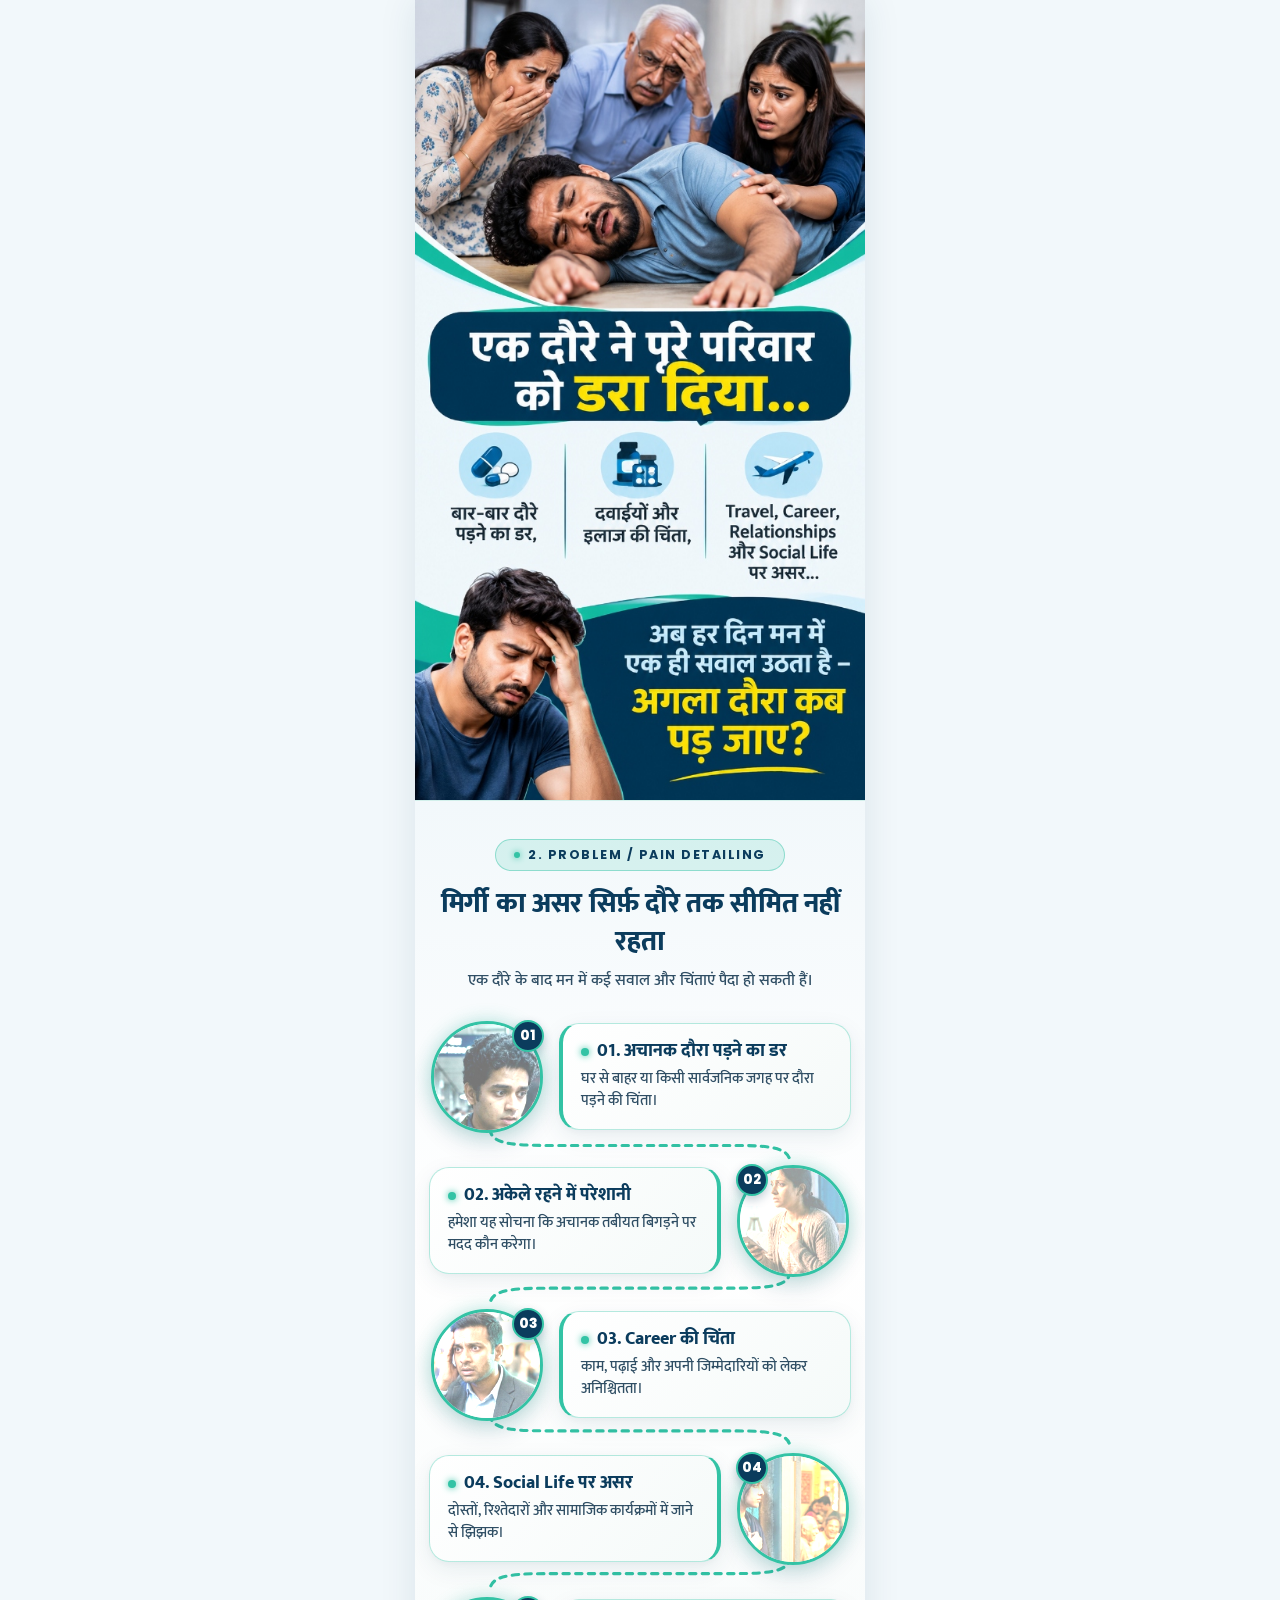
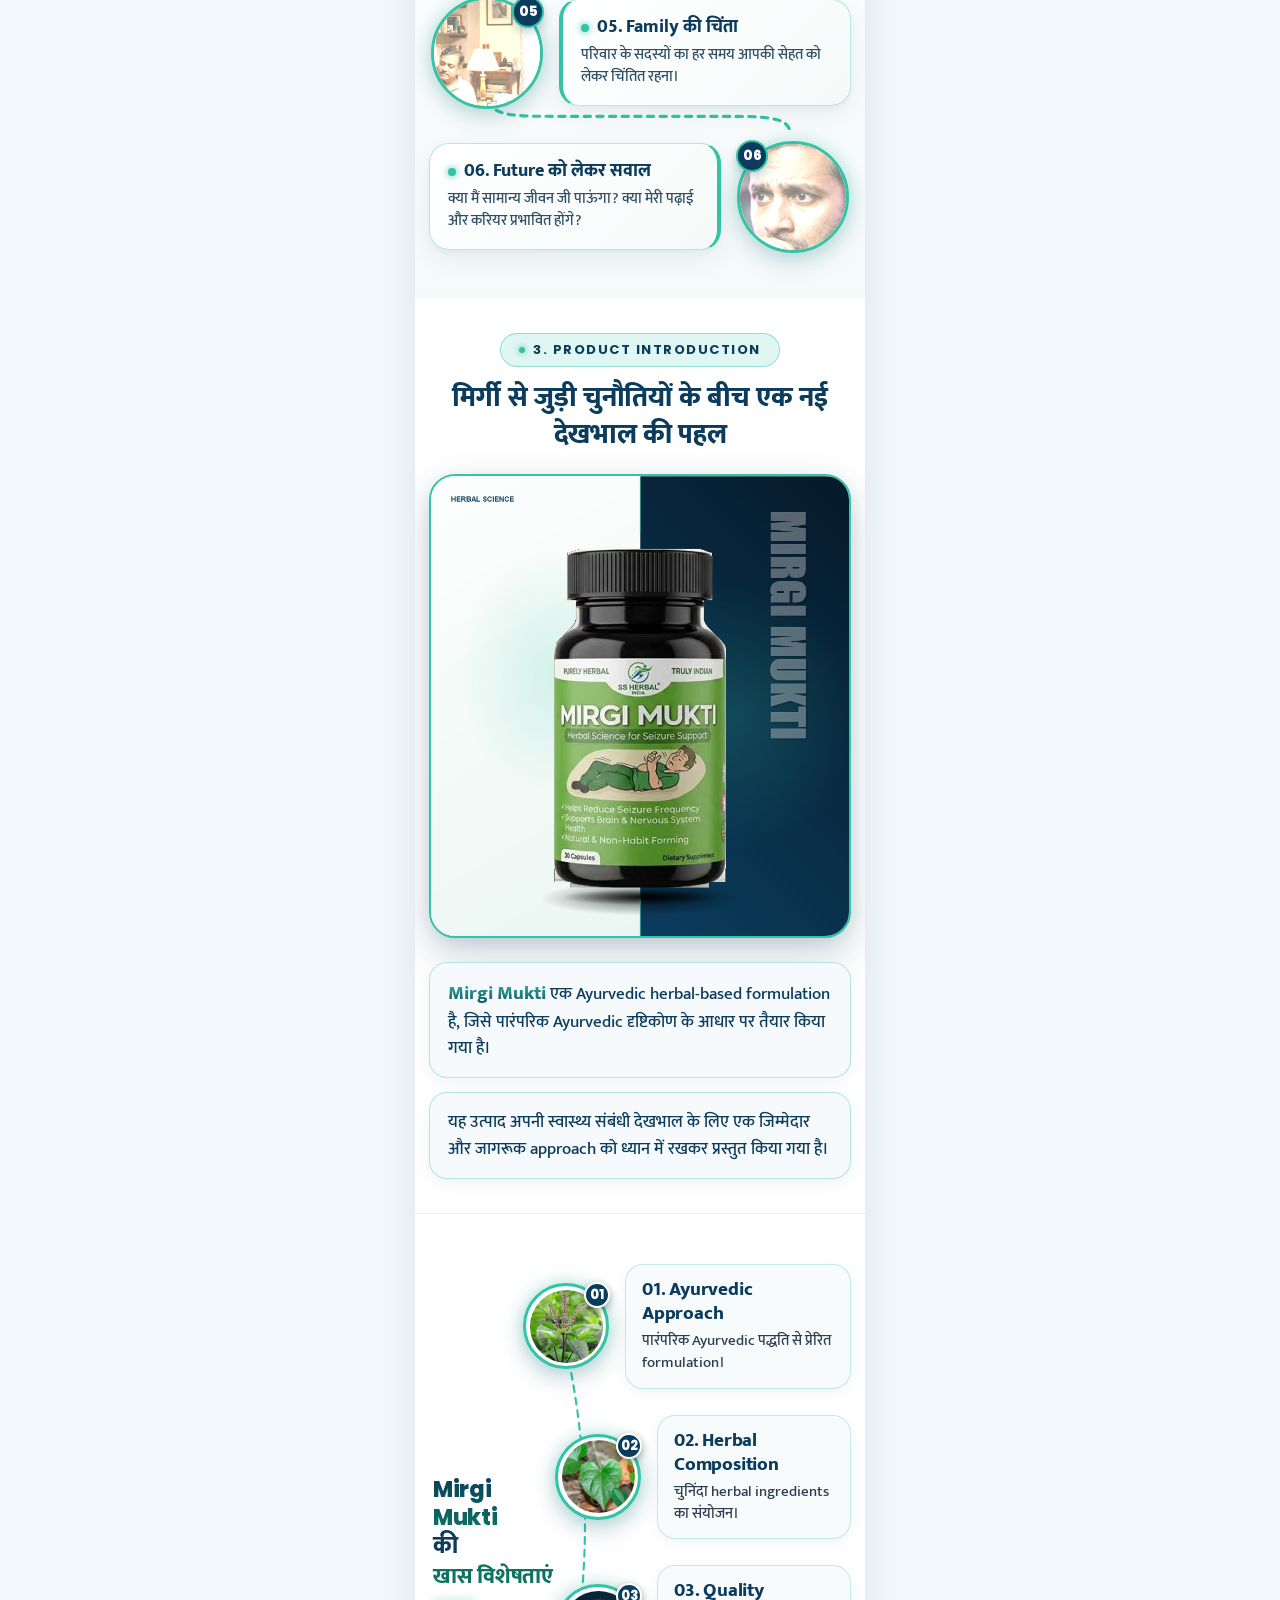
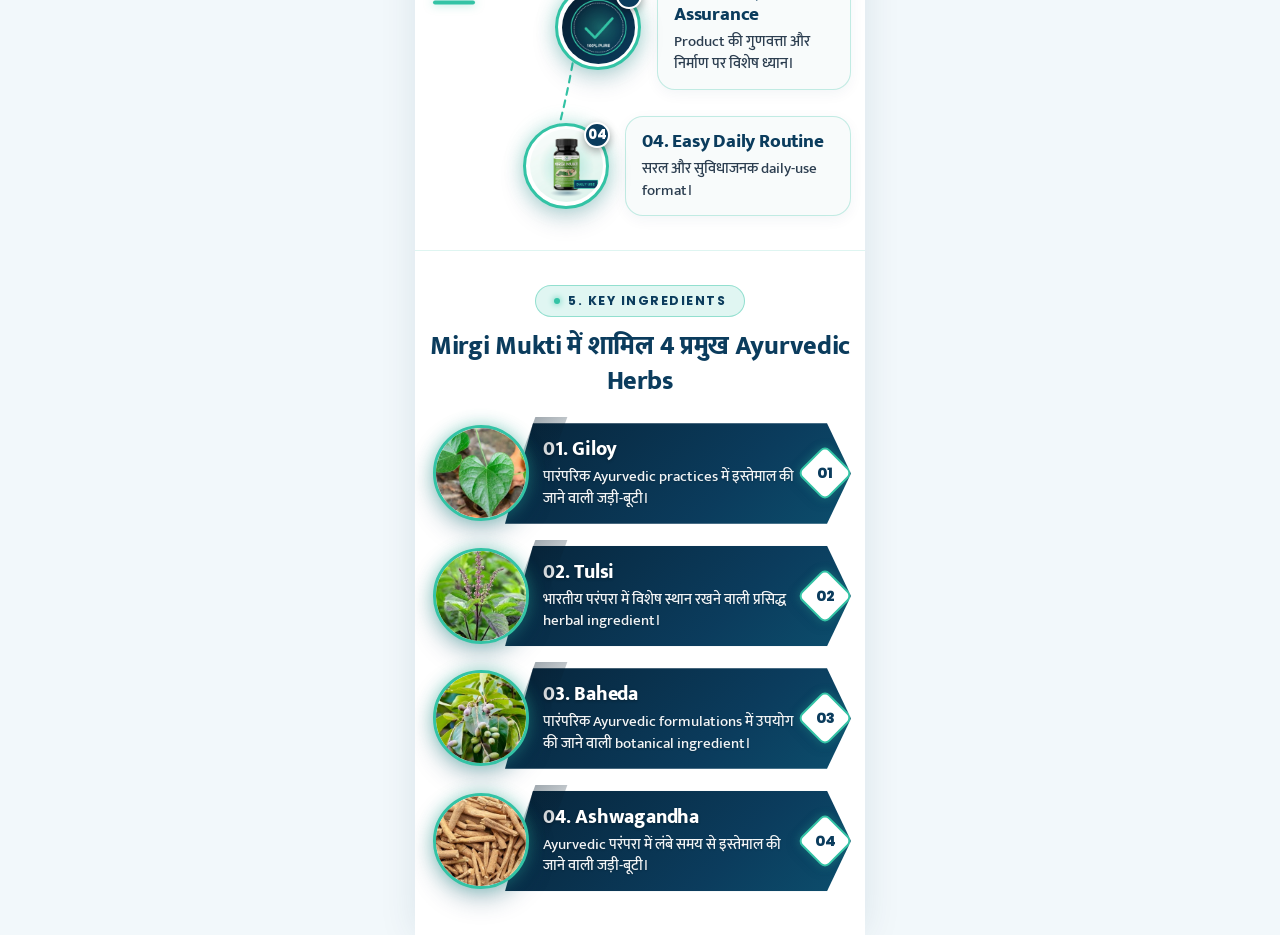
==== index.html @ c6c4484a "first commit" ====
<!DOCTYPE html>
<html lang="hi">

<head>
  <meta charset="UTF-8">
  <meta name="viewport" content="width=device-width, initial-scale=1.0">
  <title>Landing Page</title>
  <link rel="stylesheet" href="css/style.css">
  <link rel="preconnect" href="https://fonts.googleapis.com">
  <link rel="preconnect" href="https://fonts.gstatic.com" crossorigin>
  <link
    href="https://fonts.googleapis.com/css2?family=Mukta:wght@400;500;600;700;800&family=Poppins:wght@400;500;600;700;800&family=Rozha+One&family=Tiro+Devanagari+Hindi:ital@0;1&display=swap"
    rel="stylesheet">
</head>

<body>

  <!-- MOBILE-FIRST CONTAINER: MAX-WIDTH 450px -->
  <main class="mobile-wrapper">

    <!-- 1. HERO / HOOK SECTION (OFFICIAL GRAPHIC BANNER) -->
    <section class="hero-banner" id="heroBanner">
      <img src="assets/hero-banner-main.jpg?v=1" alt="एक दौरे ने पूरे परिवार को डरा दिया… बार-बार दौरे पड़ने का डर, दवाइयों और इलाज की चिंता, Travel, Career, Relationships और Social Life पर असर… अब हर दिन मन में एक ही सवाल उठता है – अगला दौरा कब पड़ जाए?" class="hero-main-banner-img">
    </section>

    <!-- 2. PROBLEM / PAIN DETAILING SECTION (LIGHT LUXURY WITH WEAVING DOTTED TRAIL) -->
    <section class="problem-detailing-section light-theme" id="problemSection">

      <!-- Section Header -->
      <div class="problem-header">
        <div class="problem-tag">
          <span class="tag-pulse"></span>
          <span>2. PROBLEM / PAIN DETAILING</span>
        </div>
        <h2 class="problem-title">मिर्गी का असर सिर्फ़ दौरे तक सीमित नहीं रहता</h2>
        <p class="problem-subtitle">एक दौरे के बाद मन में कई सवाल और चिंताएं पैदा हो सकती हैं।</p>
      </div>

      <!-- Weaving Dotted Trail Container (Exact Reference Layout Match) -->
      <div class="support-trail-container">

        <!-- SVG Weaving Dotted Serpentine Road (Flows In Open Gaps Between Rows) -->
        <svg class="trail-connecting-svg" viewBox="0 0 400 820" preserveAspectRatio="none">
          <!-- Snake curve 1: Circle 1 bottom to Circle 2 top -->
          <path d="M 58 108 C 58 124, 85 124, 120 124 L 280 124 C 315 124, 342 124, 342 140" fill="none" stroke="#33C3A5" stroke-width="3" stroke-dasharray="6, 6" stroke-linecap="round"/>
          <!-- Snake curve 2: Circle 2 bottom to Circle 3 top -->
          <path d="M 342 248 C 342 264, 315 264, 280 264 L 120 264 C 85 264, 58 264, 58 280" fill="none" stroke="#33C3A5" stroke-width="3" stroke-dasharray="6, 6" stroke-linecap="round"/>
          <!-- Snake curve 3: Circle 3 bottom to Circle 4 top -->
          <path d="M 58 388 C 58 404, 85 404, 120 404 L 280 404 C 315 404, 342 404, 342 420" fill="none" stroke="#33C3A5" stroke-width="3" stroke-dasharray="6, 6" stroke-linecap="round"/>
          <!-- Snake curve 4: Circle 4 bottom to Circle 5 top -->
          <path d="M 342 528 C 342 544, 315 544, 280 544 L 120 544 C 85 544, 58 544, 58 560" fill="none" stroke="#33C3A5" stroke-width="3" stroke-dasharray="6, 6" stroke-linecap="round"/>
          <!-- Snake curve 5: Circle 5 bottom to Circle 6 top -->
          <path d="M 58 668 C 58 684, 85 684, 120 684 L 280 684 C 315 684, 342 684, 342 700" fill="none" stroke="#33C3A5" stroke-width="3" stroke-dasharray="6, 6" stroke-linecap="round"/>
        </svg>

        <!-- ROW 01: Circle Left, Card Right -->
        <div class="support-trail-row row-circle-left">
          <div class="trail-circle-wrap">
            <div class="trail-circle-img-box">
              <img src="assets/step1-public-fear.jpg?v=closeup" alt="अचानक दौरा पड़ने का डर" class="trail-circle-img">
              <span class="trail-num-badge">01</span>
            </div>
          </div>
          <div class="trail-card-box">
            <h3 class="trail-card-title">
              <span class="card-icon-dot"></span>
              01. अचानक दौरा पड़ने का डर
            </h3>
            <p class="trail-card-desc">घर से बाहर या किसी सार्वजनिक जगह पर दौरा पड़ने की चिंता।</p>
          </div>
        </div>

        <!-- ROW 02: Card Left, Circle Right -->
        <div class="support-trail-row row-circle-right">
          <div class="trail-card-box">
            <h3 class="trail-card-title">
              <span class="card-icon-dot"></span>
              02. अकेले रहने में परेशानी
            </h3>
            <p class="trail-card-desc">हमेशा यह सोचना कि अचानक तबीयत बिगड़ने पर मदद कौन करेगा।</p>
          </div>
          <div class="trail-circle-wrap">
            <div class="trail-circle-img-box">
              <img src="assets/step2-alone-help.jpg?v=closeup" alt="अकेले रहने में परेशानी" class="trail-circle-img">
              <span class="trail-num-badge">02</span>
            </div>
          </div>
        </div>

        <!-- ROW 03: Circle Left, Card Right -->
        <div class="support-trail-row row-circle-left">
          <div class="trail-circle-wrap">
            <div class="trail-circle-img-box">
              <img src="assets/step3-career-worry.jpg?v=closeup" alt="Career की चिंता" class="trail-circle-img">
              <span class="trail-num-badge">03</span>
            </div>
          </div>
          <div class="trail-card-box">
            <h3 class="trail-card-title">
              <span class="card-icon-dot"></span>
              03. Career की चिंता
            </h3>
            <p class="trail-card-desc">काम, पढ़ाई और अपनी जिम्मेदारियों को लेकर अनिश्चितता।</p>
          </div>
        </div>

        <!-- ROW 04: Card Left, Circle Right -->
        <div class="support-trail-row row-circle-right">
          <div class="trail-card-box">
            <h3 class="trail-card-title">
              <span class="card-icon-dot"></span>
              04. Social Life पर असर
            </h3>
            <p class="trail-card-desc">दोस्तों, रिश्तेदारों और सामाजिक कार्यक्रमों में जाने से झिझक।</p>
          </div>
          <div class="trail-circle-wrap">
            <div class="trail-circle-img-box">
              <img src="assets/step4-social-hesitation.jpg?v=closeup" alt="Social Life पर असर" class="trail-circle-img">
              <span class="trail-num-badge">04</span>
            </div>
          </div>
        </div>

        <!-- ROW 05: Circle Left, Card Right -->
        <div class="support-trail-row row-circle-left">
          <div class="trail-circle-wrap">
            <div class="trail-circle-img-box">
              <img src="assets/step5-family-concern.jpg?v=closeup" alt="Family की चिंता" class="trail-circle-img">
              <span class="trail-num-badge">05</span>
            </div>
          </div>
          <div class="trail-card-box">
            <h3 class="trail-card-title">
              <span class="card-icon-dot"></span>
              05. Family की चिंता
            </h3>
            <p class="trail-card-desc">परिवार के सदस्यों का हर समय आपकी सेहत को लेकर चिंतित रहना।</p>
          </div>
        </div>

        <!-- ROW 06: Card Left, Circle Right -->
        <div class="support-trail-row row-circle-right">
          <div class="trail-card-box">
            <h3 class="trail-card-title">
              <span class="card-icon-dot"></span>
              06. Future को लेकर सवाल
            </h3>
            <p class="trail-card-desc">क्या मैं सामान्य जीवन जी पाऊंगा? क्या मेरी पढ़ाई और करियर प्रभावित होंगे?</p>
          </div>
          <div class="trail-circle-wrap">
            <div class="trail-circle-img-box">
              <img src="assets/step6-future-questions.jpg?v=closeup" alt="Future को लेकर सवाल" class="trail-circle-img">
              <span class="trail-num-badge">06</span>
            </div>
          </div>
        </div>

      </div>

    </section>

    <!-- 3. PRODUCT INTRODUCTION SECTION (SPLIT STAGE SHOWCASE) -->
    <section class="product-intro-section">

      <!-- Section Header -->
      <div class="product-header">
        <div class="product-tag">
          <span class="product-pulse"></span>
          <span>3. PRODUCT INTRODUCTION</span>
        </div>
        <h2 class="product-main-title">मिर्गी से जुड़ी चुनौतियों के बीच एक नई देखभाल की पहल</h2>
      </div>

      <!-- 3. PRODUCT SHOWCASE: SPLIT DUAL-CONTRAST HERO (EXACT REFERENCE MATCH) -->
      <div class="split-product-hero-wrap" id="splitProductStage">
        <img src="assets/split-showcase-perfect.png?v=3" alt="Mirgi Mukti Ayurvedic Herbal Science for Seizure Support"
          class="split-hero-img">
      </div>

      <!-- Product Description Flow (Exact Text Only) -->
      <div class="product-details-flow">

        <div class="product-info-card">
          <p class="info-text">
            <span class="highlight-brand">Mirgi Mukti</span> एक Ayurvedic herbal-based formulation है, जिसे पारंपरिक
            Ayurvedic दृष्टिकोण के आधार पर तैयार किया गया है।
          </p>
        </div>

        <div class="product-info-card">
          <p class="info-text">
            यह उत्पाद अपनी स्वास्थ्य संबंधी देखभाल के लिए एक जिम्मेदार और जागरूक approach को ध्यान में रखकर प्रस्तुत
            किया गया है।
          </p>
        </div>

      </div>

    </section>

    <!-- 4. SPECIAL FEATURES SECTION (CURVED ARC PROCESS INFOGRAPHIC) -->
    <section class="features-section" id="featuresSection">

      <!-- Section Header Tag -->
      <div class="features-top-bar">
        <!-- <div class="features-tag"> -->
        <!-- <span class="features-pulse"></span>
          <span>4. SPECIAL FEATURES</span> -->
      </div>
      </div>

      <!-- Main Curved Arc Layout (Left Title + Curved Process Nodes) -->
      <div class="features-arc-wrapper">

        <!-- Left Side Floating / Stacked Title (As Requested) -->
        <div class="features-left-pocket">
          <h2 class="features-pocket-title">
            <span class="brand-title">Mirgi Mukti</span> की<br>
            <span class="highlight-title">खास विशेषताएं</span>
          </h2>
          <div class="features-mint-accent-bar"></div>
        </div>

        <!-- SVG Curved Dashed Arc Line -->
        <svg class="features-arc-svg" viewBox="0 0 100 520" preserveAspectRatio="none">
          <path d="M 28 45 Q 92 245 28 440" fill="none" stroke="#33C3A5" stroke-width="2.5" stroke-dasharray="6, 6"
            stroke-linecap="round" />
        </svg>

        <!-- 4 Process Feature Nodes Along the Arc -->
        <div class="features-nodes-list">

          <!-- Node 01: Ayurvedic Approach -->
          <div class="feature-node-item node-pos-1">
            <div class="feature-node-circle">
              <img src="assets/feat-01-ayurvedic-hd.jpg?v=2" alt="Ayurvedic Approach" class="feature-node-img">
              <span class="node-num-badge">01</span>
            </div>
            <div class="feature-node-content">
              <h3 class="feature-node-title">01. Ayurvedic Approach</h3>
              <p class="feature-node-desc">पारंपरिक Ayurvedic पद्धति से प्रेरित formulation।</p>
            </div>
          </div>

          <!-- Node 02: Herbal Composition -->
          <div class="feature-node-item node-pos-2">
            <div class="feature-node-circle">
              <img src="assets/feat-02-herbal-hd.jpg?v=2" alt="Herbal Composition" class="feature-node-img">
              <span class="node-num-badge">02</span>
            </div>
            <div class="feature-node-content">
              <h3 class="feature-node-title">02. Herbal Composition</h3>
              <p class="feature-node-desc">चुनिंदा herbal ingredients का संयोजन।</p>
            </div>
          </div>

          <!-- Node 03: Quality Assurance -->
          <div class="feature-node-item node-pos-3">
            <div class="feature-node-circle">
              <img src="assets/feat-03-quality-hd.jpg?v=2" alt="Quality Assurance" class="feature-node-img">
              <span class="node-num-badge">03</span>
            </div>
            <div class="feature-node-content">
              <h3 class="feature-node-title">03. Quality Assurance</h3>
              <p class="feature-node-desc">Product की गुणवत्ता और निर्माण पर विशेष ध्यान।</p>
            </div>
          </div>

          <!-- Node 04: Easy Daily Routine -->
          <div class="feature-node-item node-pos-4">
            <div class="feature-node-circle">
              <img src="assets/feat-04-routine-hd.jpg?v=2" alt="Easy Daily Routine" class="feature-node-img">
              <span class="node-num-badge">04</span>
            </div>
            <div class="feature-node-content">
              <h3 class="feature-node-title">04. Easy Daily Routine</h3>
              <p class="feature-node-desc">सरल और सुविधाजनक daily-use format।</p>
            </div>
          </div>

        </div>

      </div>

    </section>

    <!-- 5. KEY INGREDIENTS SECTION (CHEVRON RIBBON INFOGRAPHIC) -->
    <section class="ingredients-section" id="ingredientsSection">

      <!-- Section Header -->
      <div class="ingredients-header">
        <div class="ingredients-tag">
          <span class="ingredients-pulse"></span>
          <span>5. KEY INGREDIENTS</span>
        </div>
        <h2 class="ingredients-main-title">Mirgi Mukti में शामिल 4 प्रमुख Ayurvedic Herbs</h2>
      </div>

      <!-- Chevron Ribbon Ingredient Cards List -->
      <div class="ingredients-ribbon-list">

        <!-- Card 01: Giloy -->
        <div class="ingredient-ribbon-card theme-mint">
          <div class="ribbon-left-thumb-wrap">
            <div class="ribbon-thumb-circle">
              <img src="assets/ing-01-giloy.jpg" alt="Giloy" class="ribbon-thumb-img">
            </div>
            <div class="ribbon-diagonal-shadow"></div>
          </div>
          <div class="ribbon-body">
            <div class="ribbon-text-content">
              <h3 class="ribbon-title">01. Giloy</h3>
              <p class="ribbon-desc">पारंपरिक Ayurvedic practices में इस्तेमाल की जाने वाली जड़ी-बूटी।</p>
            </div>
            <div class="ribbon-diamond-badge">
              <span class="diamond-num">01</span>
            </div>
          </div>
        </div>

        <!-- Card 02: Tulsi -->
        <div class="ingredient-ribbon-card theme-teal">
          <div class="ribbon-left-thumb-wrap">
            <div class="ribbon-thumb-circle">
              <img src="assets/ing-02-tulsi.jpg" alt="Tulsi" class="ribbon-thumb-img">
            </div>
            <div class="ribbon-diagonal-shadow"></div>
          </div>
          <div class="ribbon-body">
            <div class="ribbon-text-content">
              <h3 class="ribbon-title">02. Tulsi</h3>
              <p class="ribbon-desc">भारतीय परंपरा में विशेष स्थान रखने वाली प्रसिद्ध herbal ingredient।</p>
            </div>
            <div class="ribbon-diamond-badge">
              <span class="diamond-num">02</span>
            </div>
          </div>
        </div>

        <!-- Card 03: Baheda -->
        <div class="ingredient-ribbon-card theme-navy-teal">
          <div class="ribbon-left-thumb-wrap">
            <div class="ribbon-thumb-circle">
              <img src="assets/ing-03-baheda.jpg" alt="Baheda" class="ribbon-thumb-img">
            </div>
            <div class="ribbon-diagonal-shadow"></div>
          </div>
          <div class="ribbon-body">
            <div class="ribbon-text-content">
              <h3 class="ribbon-title">03. Baheda</h3>
              <p class="ribbon-desc">पारंपरिक Ayurvedic formulations में उपयोग की जाने वाली botanical ingredient।</p>
            </div>
            <div class="ribbon-diamond-badge">
              <span class="diamond-num">03</span>
            </div>
          </div>
        </div>

        <!-- Card 04: Ashwagandha -->
        <div class="ingredient-ribbon-card theme-navy">
          <div class="ribbon-left-thumb-wrap">
            <div class="ribbon-thumb-circle">
              <img src="assets/ing-04-ashwagandha.jpg" alt="Ashwagandha" class="ribbon-thumb-img">
            </div>
            <div class="ribbon-diagonal-shadow"></div>
          </div>
          <div class="ribbon-body">
            <div class="ribbon-text-content">
              <h3 class="ribbon-title">04. Ashwagandha</h3>
              <p class="ribbon-desc">Ayurvedic परंपरा में लंबे समय से इस्तेमाल की जाने वाली जड़ी-बूटी।</p>
            </div>
            <div class="ribbon-diamond-badge">
              <span class="diamond-num">04</span>
            </div>
          </div>
        </div>

      </div>

    </section>

  </main>

  <script src="js/main.js"></script>
</body>

</html>
---- css/style.css ----
@import url('https://fonts.googleapis.com/css2?family=Mukta:wght@400;500;600;700;800&family=Poppins:wght@300;400;500;600;700;800&family=Rozha+One&family=Tiro+Devanagari+Hindi:ital@0;1&display=swap');

:root {
  --bg-page: #F2F8FB;
  --navy-primary: #0B3C5D;
  --navy-dark: #062338;
  --navy-deep: #041726;
  --mint-accent: #33C3A5;
  --mint-light: #6ee7b7;
  --mint-glow: rgba(51, 195, 165, 0.45);
  --text-white: #ffffff;
  --text-soft: #d5e7f2;
}

* {
  margin: 0;
  padding: 0;
  box-sizing: border-box;
}

body {
  font-family: 'Poppins', 'Mukta', sans-serif;
  background-color: var(--bg-page);
  color: var(--navy-primary);
  min-height: 100vh;
  display: flex;
  justify-content: center;
  align-items: flex-start;
  padding: 0;
  margin: 0;
}

/* =========================================================
   MOBILE-FIRST CONTAINER: MAX-WIDTH 450px (SEAMLESS FULL-FLUSH)
   ========================================================= */
.mobile-wrapper {
  width: 100%;
  max-width: 450px;
  margin: 0 auto;
  background: #ffffff;
  box-shadow: 0 0 35px rgba(11, 60, 93, 0.1);
  position: relative;
  border: none;
  border-radius: 0;
  overflow: hidden;
}

/* =========================================================
   1. HERO / HOOK SECTION (OFFICIAL GRAPHIC BANNER - SEAMLESS CONNECTED)
   ========================================================= */
.hero-banner {
  position: relative;
  width: 100%;
  line-height: 0;
  display: block;
  overflow: hidden;
  background: #F2F8FB;
  margin: 0;
  padding: 0;
  border: none;
  box-shadow: none;
}

.hero-main-banner-img {
  width: 100%;
  height: auto;
  display: block;
  object-fit: cover;
}

/* =========================================================
   2. PROBLEM / PAIN DETAILING SECTION (LIGHT LUXURY THEME - SEAMLESS CONNECTED)
   ========================================================= */
.problem-detailing-section.light-theme {
  position: relative;
  width: 100%;
  background: linear-gradient(180deg, #F2F8FB 0%, #FFFFFF 40%, #F5FAFA 100%);
  border-radius: 0;
  margin-top: 0;
  padding: 38px 14px 44px 14px;
  box-shadow: none;
  border: none;
  border-top: 1px solid rgba(51, 195, 165, 0.18);
  overflow: hidden;
}

/* Header Elements */
.problem-header {
  text-align: center;
  margin-bottom: 26px;
  position: relative;
  z-index: 2;
}

.problem-tag {
  display: inline-flex;
  align-items: center;
  gap: 8px;
  font-size: 12.5px;
  font-weight: 700;
  letter-spacing: 1.5px;
  text-transform: uppercase;
  color: var(--navy-primary);
  background: rgba(51, 195, 165, 0.15);
  border: 1px solid rgba(51, 195, 165, 0.45);
  padding: 6px 18px;
  border-radius: 30px;
}

.problem-tag .tag-pulse {
  width: 6px;
  height: 6px;
  background: var(--mint-accent);
  border-radius: 50%;
  box-shadow: 0 0 6px var(--mint-accent);
}

.light-theme .problem-title {
  font-family: 'Mukta', 'Tiro Devanagari Hindi', sans-serif;
  font-size: 28px;
  line-height: 1.35;
  font-weight: 800;
  color: var(--navy-primary);
  margin-top: 14px;
  letter-spacing: -0.3px;
}

.light-theme .problem-subtitle {
  font-family: 'Mukta', 'Poppins', sans-serif;
  font-size: 16px;
  color: #2F4E64;
  margin-top: 8px;
  line-height: 1.5;
  font-weight: 500;
}

/* Weaving Dotted Support Trail Container */
.support-trail-container {
  position: relative;
  width: 100%;
  margin-top: 24px;
  display: flex;
  flex-direction: column;
  gap: 28px;
}

/* Connecting SVG Dotted Trail */
.trail-connecting-svg {
  position: absolute;
  left: 0;
  top: 0;
  width: 100%;
  height: 100%;
  pointer-events: none;
  z-index: 1;
}

/* Row Item */
.support-trail-row {
  position: relative;
  z-index: 2;
  display: flex;
  align-items: center;
  justify-content: space-between;
  gap: 14px;
  width: 100%;
  opacity: 0;
  transform: translateY(22px);
  transition: opacity 0.6s cubic-bezier(0.16, 1, 0.3, 1), transform 0.6s cubic-bezier(0.16, 1, 0.3, 1);
}

.support-trail-row.is-visible {
  opacity: 1;
  transform: translateY(0);
}

/* Staggered Delay for Smooth Waterfall Appearance */
.support-trail-row:nth-child(1) { transition-delay: 0.05s; }
.support-trail-row:nth-child(2) { transition-delay: 0.12s; }
.support-trail-row:nth-child(3) { transition-delay: 0.2s; }
.support-trail-row:nth-child(4) { transition-delay: 0.28s; }
.support-trail-row:nth-child(5) { transition-delay: 0.35s; }
.support-trail-row:nth-child(6) { transition-delay: 0.42s; }

/* Circular Image Frame */
.trail-circle-wrap {
  flex-shrink: 0;
  width: 116px;
  height: 116px;
  display: flex;
  align-items: center;
  justify-content: center;
}

.trail-circle-img-box {
  position: relative;
  width: 112px;
  height: 112px;
  border-radius: 50%;
  border: 3.5px solid var(--mint-accent);
  overflow: visible;
  background: #ffffff;
  box-shadow: 0 10px 24px rgba(11, 60, 93, 0.14), 0 0 18px rgba(51, 195, 165, 0.3);
  transition: transform 0.35s ease, box-shadow 0.35s ease;
}

.support-trail-row:hover .trail-circle-img-box {
  transform: scale(1.05);
  box-shadow: 0 12px 28px rgba(11, 60, 93, 0.2), 0 0 24px rgba(51, 195, 165, 0.45);
}

.trail-circle-img {
  width: 100%;
  height: 100%;
  border-radius: 50%;
  object-fit: cover;
  display: block;
  filter: brightness(1.14) contrast(1.08) saturate(1.08);
}

/* Number Badge on Circle */
.trail-num-badge {
  position: absolute;
  top: -4px;
  right: -4px;
  width: 32px;
  height: 32px;
  background: var(--navy-primary);
  color: #ffffff;
  border: 2px solid var(--mint-accent);
  border-radius: 50%;
  display: flex;
  align-items: center;
  justify-content: center;
  font-family: 'Poppins', sans-serif;
  font-size: 13.5px;
  font-weight: 800;
  box-shadow: 0 4px 10px rgba(11, 60, 93, 0.25);
  z-index: 5;
}

.row-circle-right .trail-num-badge {
  left: -4px;
  right: auto;
}

/* Rounded Text Card Box */
.trail-card-box {
  flex: 1;
  min-width: 0;
  background: linear-gradient(135deg, #ffffff 0%, #F5FAF9 100%);
  border-radius: 20px;
  padding: 16px 18px;
  border: 1.5px solid rgba(51, 195, 165, 0.35);
  box-shadow: 0 8px 24px rgba(11, 60, 93, 0.08), 0 2px 6px rgba(6, 35, 56, 0.03);
  transition: transform 0.35s ease, border-color 0.35s ease, box-shadow 0.35s ease;
}

.row-circle-left .trail-card-box {
  border-left: 4.5px solid var(--mint-accent);
}

.row-circle-right .trail-card-box {
  border-right: 4.5px solid var(--mint-accent);
}

.support-trail-row:hover .trail-card-box {
  transform: translateY(-2px);
  border-color: var(--mint-accent);
  box-shadow: 0 12px 28px rgba(11, 60, 93, 0.14), 0 0 15px rgba(51, 195, 165, 0.25);
}

.trail-card-title {
  font-family: 'Mukta', 'Poppins', sans-serif;
  font-size: 17.5px;
  font-weight: 800;
  color: var(--navy-primary);
  line-height: 1.3;
  display: flex;
  align-items: center;
  gap: 8px;
  margin-bottom: 6px;
}

.card-icon-dot {
  width: 8px;
  height: 8px;
  border-radius: 50%;
  background: var(--mint-accent);
  flex-shrink: 0;
  box-shadow: 0 0 7px var(--mint-accent);
}

.trail-card-desc {
  font-family: 'Mukta', sans-serif;
  font-size: 14.5px;
  line-height: 1.5;
  color: #2F4E64;
  font-weight: 500;
}

/* Mobile Responsiveness for Support Trail */
@media (max-width: 390px) {
  .light-theme .problem-title {
    font-size: 24px;
  }

  .trail-circle-wrap {
    width: 95px;
    height: 95px;
  }

  .trail-circle-img-box {
    width: 90px;
    height: 90px;
  }

  .trail-card-box {
    padding: 12px 14px;
  }

  .trail-card-title {
    font-size: 16px;
  }

  .trail-card-desc {
    font-size: 13px;
  }
}

/* =========================================================
   3. PRODUCT INTRODUCTION SECTION (SPLIT STAGE SHOWCASE - SEAMLESS CONNECTED)
   ========================================================= */
.product-intro-section {
  position: relative;
  width: 100%;
  background: #ffffff;
  border-radius: 0;
  margin-top: 0;
  padding: 34px 14px 34px 14px;
  box-shadow: none;
  border: none;
  overflow: hidden;
}

/* Header */
.product-header {
  text-align: center;
  margin-bottom: 20px;
}

.product-tag {
  display: inline-flex;
  align-items: center;
  gap: 8px;
  font-size: 13px;
  font-weight: 700;
  letter-spacing: 1.5px;
  text-transform: uppercase;
  color: var(--navy-primary);
  background: rgba(51, 195, 165, 0.15);
  border: 1px solid rgba(51, 195, 165, 0.45);
  padding: 6px 18px;
  border-radius: 30px;
}

.product-tag .product-pulse {
  width: 6px;
  height: 6px;
  background: var(--mint-accent);
  border-radius: 50%;
  box-shadow: 0 0 6px var(--mint-accent);
}

.product-main-title {
  font-family: 'Mukta', 'Tiro Devanagari Hindi', sans-serif;
  font-size: 28px;
  line-height: 1.35;
  font-weight: 800;
  color: var(--navy-primary);
  margin-top: 12px;
  letter-spacing: -0.3px;
}

/* =========================================================
   SPLIT-STAGE PRODUCT HERO (ONE SIDE LIGHT, ONE SIDE DARK)
   ========================================================= */
.split-product-hero-wrap {
  position: relative;
  width: 100%;
  border-radius: 26px;
  overflow: hidden;
  box-shadow: 0 16px 40px rgba(11, 60, 93, 0.22), 0 4px 14px rgba(6, 35, 56, 0.08);
  border: 2px solid var(--mint-accent);
  margin: 18px 0 24px 0;
  background: #ffffff;
  transition: transform 0.4s cubic-bezier(0.16, 1, 0.3, 1), box-shadow 0.4s ease, border-color 0.4s ease;
}

.split-product-hero-wrap:hover {
  transform: translateY(-3px);
  box-shadow: 0 24px 50px rgba(11, 60, 93, 0.3), 0 0 30px rgba(51, 195, 165, 0.38);
  border-color: var(--mint-accent);
}

.split-hero-img {
  width: 100%;
  height: auto;
  display: block;
  object-fit: contain;
}

/* 1. LEFT HALF: LIGHT BACKGROUND (#FFFFFF to #EDF6F3) */
.stage-left {
  width: 50%;
  height: 100%;
  background: linear-gradient(145deg, #ffffff 0%, #f4faf8 55%, #e2f2ee 100%);
  position: relative;
  overflow: hidden;
  display: flex;
  align-items: center;
  justify-content: flex-start;
  padding: 20px;
}

.stage-botanical-disc {
  position: absolute;
  right: -50px;
  top: 50%;
  transform: translateY(-50%);
  width: 250px;
  height: 250px;
  border-radius: 50%;
  background: radial-gradient(circle, rgba(51, 195, 165, 0.25) 0%, rgba(51, 195, 165, 0.1) 55%, transparent 75%);
  border: 2px dashed rgba(51, 195, 165, 0.45);
  pointer-events: none;
}

.stage-left-badge {
  position: absolute;
  top: 16px;
  left: 16px;
  font-family: 'Poppins', sans-serif;
  font-size: 10.5px;
  font-weight: 800;
  letter-spacing: 1.2px;
  color: var(--navy-primary);
  opacity: 0.8;
  text-transform: uppercase;
  z-index: 3;
}

.stage-left::before {
  content: '';
  position: absolute;
  top: -20px;
  left: -20px;
  width: 160px;
  height: 160px;
  border-radius: 50%;
  background: radial-gradient(circle, rgba(51, 195, 165, 0.2) 0%, transparent 70%);
  pointer-events: none;
}

/* 2. RIGHT HALF: DARK BACKGROUND (DEEP NAVY #051F33 to #0B3C5D) */
.stage-right {
  width: 50%;
  height: 100%;
  background: linear-gradient(160deg, #051F33 0%, var(--navy-primary) 65%, #041726 100%);
  position: relative;
  overflow: hidden;
  display: flex;
  align-items: center;
  justify-content: flex-end;
  padding-right: 14px;
}

.stage-right::after {
  content: '';
  position: absolute;
  bottom: -30px;
  right: -30px;
  width: 180px;
  height: 180px;
  border-radius: 50%;
  background: radial-gradient(circle, rgba(51, 195, 165, 0.25) 0%, transparent 70%);
  pointer-events: none;
}

/* Giant Vertical Watermark Typography on Dark Side (Orange Reference Style) */
.stage-watermark-text {
  writing-mode: vertical-rl;
  font-family: 'Poppins', 'Montserrat', sans-serif;
  font-size: 58px;
  font-weight: 900;
  letter-spacing: 7px;
  color: rgba(255, 255, 255, 0.18);
  user-select: none;
  pointer-events: none;
  line-height: 1;
  text-shadow: 0 0 20px rgba(51, 195, 165, 0.2);
}

/* 3. CENTER REAL BOTTLE (Overlaps the Light & Dark dividing seam) */
.stage-bottle-wrapper {
  position: absolute;
  left: 50%;
  top: 50%;
  transform: translate(-50%, -50%);
  z-index: 10;
  display: flex;
  flex-direction: column;
  align-items: center;
  justify-content: center;
  pointer-events: none;
}

.stage-bottle-img {
  width: auto;
  height: 330px;
  max-width: 240px;
  object-fit: contain;
  filter: drop-shadow(0 15px 25px rgba(0, 0, 0, 0.6));
  animation: bottleFloat 4.5s ease-in-out infinite alternate;
}

.stage-bottle-shadow {
  position: absolute;
  bottom: 6px;
  left: 50%;
  transform: translateX(-50%);
  width: 135px;
  height: 16px;
  background: radial-gradient(ellipse at center, rgba(0, 0, 0, 0.65) 0%, rgba(0, 0, 0, 0.2) 60%, transparent 80%);
  border-radius: 50%;
  filter: blur(3px);
  animation: shadowPulse 4.5s ease-in-out infinite alternate;
}

/* Center Dividing Seam Glow */
.split-product-stage::after {
  content: '';
  position: absolute;
  left: 50%;
  top: 0;
  bottom: 0;
  width: 2px;
  background: linear-gradient(180deg, rgba(51, 195, 165, 0.7) 0%, rgba(51, 195, 165, 0.15) 35%, transparent 50%, rgba(51, 195, 165, 0.15) 65%, rgba(51, 195, 165, 0.7) 100%);
  transform: translateX(-50%);
  z-index: 8;
  pointer-events: none;
}

/* Botanical Herbal Leaves */
.floating-leaf {
  position: absolute;
  z-index: 4;
  pointer-events: none;
}

.leaf-top-left {
  top: 25px;
  left: 15px;
  width: 55px;
  height: 55px;
  transform: rotate(-25deg);
  animation: leafFloat1 4.2s ease-in-out infinite alternate;
}

.leaf-bottom-left {
  bottom: 25px;
  left: 20px;
  width: 65px;
  height: 65px;
  transform: rotate(45deg);
  animation: leafFloat2 4.8s ease-in-out infinite alternate;
}

.leaf-behind-cap {
  top: 40px;
  left: 45px;
  width: 52px;
  height: 52px;
  transform: rotate(-15deg);
  z-index: 8;
  animation: leafFloat1 5s ease-in-out infinite alternate 0.5s;
}

/* PRODUCT DETAILS CONTENT BOXES (Exact Text Only) */
.product-details-flow {
  display: flex;
  flex-direction: column;
  gap: 14px;
  margin-top: 6px;
}

.product-info-card {
  background: #f7fafc;
  border: 1.5px solid rgba(51, 195, 165, 0.35);
  border-radius: 18px;
  padding: 16px 18px;
  box-shadow: 0 6px 16px rgba(11, 60, 93, 0.06);
  position: relative;
  opacity: 0;
  transform: translateY(20px);
  transition: opacity 0.6s cubic-bezier(0.16, 1, 0.3, 1), transform 0.6s cubic-bezier(0.16, 1, 0.3, 1), border-color 0.3s ease, box-shadow 0.3s ease;
}

.product-info-card.is-visible {
  opacity: 1;
  transform: translateY(0);
}

.product-info-card:hover {
  transform: translateY(-2px);
  border-color: var(--mint-accent);
  box-shadow: 0 10px 22px rgba(11, 60, 93, 0.12);
}

.product-info-card .info-text {
  font-family: 'Mukta', 'Poppins', sans-serif;
  font-size: 16.5px;
  line-height: 1.6;
  color: var(--navy-primary);
  font-weight: 500;
}

.product-info-card .highlight-brand {
  color: var(--navy-primary);
  font-weight: 800;
  background: linear-gradient(180deg, #33C3A5 0%, #0B3C5D 100%);
  -webkit-background-clip: text;
  -webkit-text-fill-color: transparent;
  display: inline-block;
  font-size: 18.5px;
}

/* Keyframe animations for Product Section */
@keyframes bottleFloat {
  0% { transform: translateY(0px) rotate(0deg); }
  50% { transform: translateY(-8px) rotate(0.4deg); }
  100% { transform: translateY(0px) rotate(0deg); }
}

@keyframes leafFloat1 {
  0% { transform: rotate(-25deg) translateY(0px); }
  50% { transform: rotate(-20deg) translateY(-6px); }
  100% { transform: rotate(-25deg) translateY(0px); }
}

@keyframes shadowPulse {
  0% { transform: translateX(-50%) scale(1); opacity: 0.8; }
  50% { transform: translateX(-50%) scale(0.85); opacity: 0.45; }
  100% { transform: translateX(-50%) scale(1); opacity: 0.8; }
}

@keyframes leafFloat2 {
  0% { transform: rotate(45deg) translateY(0px); }
  50% { transform: rotate(50deg) translateY(-7px); }
  100% { transform: rotate(45deg) translateY(0px); }
}

@media (max-width: 380px) {
  .product-main-title {
    font-size: 24px;
  }

  .split-product-stage {
    height: 330px;
  }

  .stage-bottle-img {
    height: 270px;
  }

  .stage-watermark-text {
    font-size: 44px;
    letter-spacing: 4px;
  }

  .product-info-card .info-text {
    font-size: 15px;
  }
}

/* =========================================================
   4. SPECIAL FEATURES SECTION (CURVED ARC PROCESS INFOGRAPHIC - SEAMLESS CONNECTED)
   ========================================================= */
.features-section {
  position: relative;
  width: 100%;
  background: #ffffff;
  border-radius: 0;
  margin-top: 0;
  padding: 34px 14px 34px 14px;
  box-shadow: none;
  border: none;
  border-top: 1px solid rgba(51, 195, 165, 0.16);
  overflow: hidden;
}

/* Header Tag */
.features-top-bar {
  text-align: center;
  margin-bottom: 16px;
}

.features-tag {
  display: inline-flex;
  align-items: center;
  gap: 8px;
  font-size: 12.5px;
  font-weight: 700;
  letter-spacing: 1.5px;
  text-transform: uppercase;
  color: var(--navy-primary);
  background: rgba(51, 195, 165, 0.15);
  border: 1px solid rgba(51, 195, 165, 0.45);
  padding: 6px 18px;
  border-radius: 30px;
}

.features-tag .features-pulse {
  width: 6px;
  height: 6px;
  background: var(--mint-accent);
  border-radius: 50%;
  box-shadow: 0 0 6px var(--mint-accent);
}

/* Main Curved Arc Container */
.features-arc-wrapper {
  position: relative;
  width: 100%;
  min-height: 520px;
  margin-top: 10px;
}

/* Left Side Pocket Title */
.features-left-pocket {
  position: absolute;
  left: 4px;
  top: 50%;
  transform: translateY(-50%);
  width: 125px;
  z-index: 6;
  text-align: left;
}

.features-pocket-title {
  font-family: 'Mukta', 'Tiro Devanagari Hindi', sans-serif;
  font-size: 24px;
  line-height: 1.25;
  font-weight: 800;
  color: var(--navy-primary);
  letter-spacing: -0.3px;
}

.features-pocket-title .brand-title {
  display: block;
  font-family: 'Poppins', sans-serif;
  font-size: 22px;
  font-weight: 800;
  color: var(--navy-primary);
  background: linear-gradient(180deg, #0B3C5D 0%, #0E7461 100%);
  -webkit-background-clip: text;
  -webkit-text-fill-color: transparent;
}

.features-pocket-title .highlight-title {
  color: #0E7461;
  font-weight: 800;
  font-size: 22px;
  display: inline-block;
  margin-top: 2px;
}

.features-mint-accent-bar {
  width: 42px;
  height: 4px;
  background: var(--mint-accent);
  border-radius: 3px;
  margin-top: 10px;
  box-shadow: 0 0 10px rgba(51, 195, 165, 0.5);
}

/* SVG Curved Dashed Line Connecting Nodes */
.features-arc-svg {
  position: absolute;
  left: 105px;
  top: 0;
  bottom: 0;
  width: 85px;
  height: 100%;
  pointer-events: none;
  z-index: 1;
}

/* Process Feature Nodes List */
.features-nodes-list {
  display: flex;
  flex-direction: column;
  gap: 26px;
  position: relative;
  z-index: 3;
  padding-left: 90px;
}

/* Feature Node Item (Offset geometry along C-curve arc) */
.feature-node-item {
  display: flex;
  align-items: center;
  gap: 16px;
  opacity: 0;
  transform: translateX(20px);
  transition: opacity 0.6s cubic-bezier(0.16, 1, 0.3, 1), transform 0.6s cubic-bezier(0.16, 1, 0.3, 1);
}

.feature-node-item.is-visible {
  opacity: 1;
  transform: translateX(0);
}

/* Curving offsets along arc */
.feature-node-item.node-pos-1 {
  padding-left: 4px;
}

.feature-node-item.node-pos-2 {
  padding-left: 36px;
}

.feature-node-item.node-pos-3 {
  padding-left: 36px;
}

.feature-node-item.node-pos-4 {
  padding-left: 4px;
}

/* Node Circle Image Frame (Enlarged as requested) */
.feature-node-circle {
  position: relative;
  width: 86px;
  height: 86px;
  min-width: 86px;
  border-radius: 50%;
  border: 3px solid var(--mint-accent);
  box-shadow: 0 10px 25px rgba(11, 60, 93, 0.18), 0 0 18px rgba(51, 195, 165, 0.35);
  background: #ffffff;
  padding: 3.5px;
  transition: transform 0.35s ease, box-shadow 0.35s ease;
}

.feature-node-item:hover .feature-node-circle {
  transform: scale(1.08);
  box-shadow: 0 12px 28px rgba(11, 60, 93, 0.25), 0 0 24px rgba(51, 195, 165, 0.5);
}

.feature-node-img {
  width: 100%;
  height: 100%;
  object-fit: cover;
  border-radius: 50%;
  display: block;
}

/* Node Number Badge (Enlarged) */
.node-num-badge {
  position: absolute;
  top: -4px;
  right: -4px;
  background: var(--navy-primary);
  color: #ffffff;
  font-family: 'Poppins', sans-serif;
  font-size: 13px;
  font-weight: 800;
  width: 26px;
  height: 26px;
  border-radius: 50%;
  display: flex;
  align-items: center;
  justify-content: center;
  border: 2px solid #ffffff;
  box-shadow: 0 3px 8px rgba(0, 0, 0, 0.35);
}

/* Node Content (Enlarged & Bold Typography) */
.feature-node-content {
  flex: 1;
  min-width: 0;
  background: #f8fbfb;
  border: 1.5px solid rgba(51, 195, 165, 0.28);
  border-radius: 18px;
  padding: 13px 16px;
  box-shadow: 0 4px 14px rgba(11, 60, 93, 0.05);
  transition: border-color 0.3s ease, background 0.3s ease, transform 0.3s ease;
}

.feature-node-item:hover .feature-node-content {
  border-color: var(--mint-accent);
  background: #ffffff;
  transform: translateX(4px);
  box-shadow: 0 8px 20px rgba(11, 60, 93, 0.1);
}

.feature-node-title {
  font-family: 'Mukta', 'Poppins', sans-serif;
  font-size: 18.5px;
  font-weight: 800;
  color: var(--navy-primary);
  line-height: 1.3;
  margin-bottom: 4px;
  letter-spacing: -0.2px;
}

.feature-node-desc {
  font-family: 'Mukta', sans-serif;
  font-size: 15px;
  line-height: 1.48;
  color: #2C3E50;
  font-weight: 500;
}

/* Media Query for Small Screens */
@media (max-width: 390px) {
  .features-left-pocket {
    width: 105px;
  }

  .features-pocket-title {
    font-size: 20px;
  }

  .features-pocket-title .brand-title {
    font-size: 18px;
  }

  .features-nodes-list {
    padding-left: 78px;
    gap: 20px;
  }

  .features-arc-svg {
    left: 92px;
    width: 70px;
  }

  .feature-node-circle {
    width: 72px;
    height: 72px;
    min-width: 72px;
  }

  .feature-node-item.node-pos-2,
  .feature-node-item.node-pos-3 {
    padding-left: 24px;
  }

  .feature-node-content {
    padding: 10px 12px;
  }

  .feature-node-title {
    font-size: 16.5px;
  }

  .feature-node-desc {
    font-size: 13.5px;
  }
}

/* =========================================================
   5. KEY INGREDIENTS SECTION (CHEVRON RIBBON INFOGRAPHIC - SEAMLESS CONNECTED)
   ========================================================= */
.ingredients-section {
  position: relative;
  width: 100%;
  background: #ffffff;
  border-radius: 0;
  margin-top: 0;
  padding: 34px 14px 44px 14px;
  box-shadow: none;
  border: none;
  border-top: 1px solid rgba(51, 195, 165, 0.16);
  overflow: hidden;
}

/* Section Header */
.ingredients-header {
  text-align: center;
  margin-bottom: 24px;
}

.ingredients-tag {
  display: inline-flex;
  align-items: center;
  gap: 8px;
  font-size: 12.5px;
  font-weight: 700;
  letter-spacing: 1.5px;
  text-transform: uppercase;
  color: var(--navy-primary);
  background: rgba(51, 195, 165, 0.15);
  border: 1px solid rgba(51, 195, 165, 0.45);
  padding: 6px 18px;
  border-radius: 30px;
}

.ingredients-tag .ingredients-pulse {
  width: 6px;
  height: 6px;
  background: var(--mint-accent);
  border-radius: 50%;
  box-shadow: 0 0 6px var(--mint-accent);
}

.ingredients-main-title {
  font-family: 'Mukta', 'Tiro Devanagari Hindi', sans-serif;
  font-size: 26px;
  line-height: 1.35;
  font-weight: 800;
  color: var(--navy-primary);
  margin-top: 12px;
  letter-spacing: -0.3px;
}

/* List of Ribbon Cards */
.ingredients-ribbon-list {
  display: flex;
  flex-direction: column;
  gap: 22px;
  margin-top: 8px;
}

/* Single Ribbon Card */
.ingredient-ribbon-card {
  position: relative;
  display: flex;
  align-items: center;
  width: 100%;
  opacity: 0;
  transform: translateY(22px);
  transition: opacity 0.6s cubic-bezier(0.16, 1, 0.3, 1), transform 0.6s cubic-bezier(0.16, 1, 0.3, 1);
}

.ingredient-ribbon-card.is-visible {
  opacity: 1;
  transform: translateY(0);
}

/* Left Thumbnail Area with Diagonal Paper Fold Effect (Enlarged) */
.ribbon-left-thumb-wrap {
  position: relative;
  z-index: 4;
  flex-shrink: 0;
  width: 104px;
  display: flex;
  align-items: center;
  justify-content: center;
}

.ribbon-thumb-circle {
  width: 96px;
  height: 96px;
  border-radius: 50%;
  border: 3.5px solid var(--mint-accent);
  box-shadow: 0 10px 26px rgba(11, 60, 93, 0.28), 0 0 16px rgba(51, 195, 165, 0.45);
  overflow: hidden;
  background: #ffffff;
  position: relative;
  z-index: 5;
  transition: transform 0.35s ease, box-shadow 0.35s ease;
}

.ingredient-ribbon-card:hover .ribbon-thumb-circle {
  transform: scale(1.08);
  box-shadow: 0 12px 30px rgba(11, 60, 93, 0.35), 0 0 22px rgba(51, 195, 165, 0.6);
}

.ribbon-thumb-img {
  width: 100%;
  height: 100%;
  object-fit: cover;
  display: block;
}

/* 3D Diagonal Fold Shadow (Reference match) */
.ribbon-diagonal-shadow {
  position: absolute;
  right: -14px;
  top: -8px;
  bottom: -8px;
  width: 32px;
  background: linear-gradient(135deg, rgba(6, 29, 46, 0.38) 0%, transparent 70%);
  transform: skewX(-20deg);
  pointer-events: none;
  z-index: 3;
}

/* Chevron Ribbon Body (Enlarged Height) */
.ribbon-body {
  position: relative;
  flex: 1;
  min-height: 96px;
  margin-left: -28px;
  padding: 14px 48px 14px 38px;
  display: flex;
  align-items: center;
  clip-path: polygon(28px 0%, calc(100% - 24px) 0%, 100% 50%, calc(100% - 24px) 100%, 0% 100%);
  filter: drop-shadow(0 8px 18px rgba(11, 60, 93, 0.2));
  transition: transform 0.35s ease, filter 0.35s ease;
  z-index: 2;
}

.ingredient-ribbon-card:hover .ribbon-body {
  transform: translateX(4px);
  filter: drop-shadow(0 12px 26px rgba(11, 60, 93, 0.3));
}

/* Text Content Inside Ribbon (Bigger Typography) */
.ribbon-text-content {
  flex: 1;
  min-width: 0;
}

.ribbon-title {
  font-family: 'Mukta', 'Poppins', sans-serif;
  font-size: 20px;
  font-weight: 800;
  color: #ffffff;
  line-height: 1.25;
  margin-bottom: 4px;
  text-shadow: 0 1px 3px rgba(0, 0, 0, 0.3);
  letter-spacing: -0.2px;
}

.ribbon-desc {
  font-family: 'Mukta', sans-serif;
  font-size: 15px;
  line-height: 1.45;
  color: rgba(255, 255, 255, 0.95);
  font-weight: 500;
  text-shadow: 0 1px 2px rgba(0, 0, 0, 0.2);
}

/* Diamond Number Badge at Chevron Tip (Enlarged) */
.ribbon-diamond-badge {
  position: absolute;
  right: 6px;
  top: 50%;
  transform: translateY(-50%) rotate(45deg);
  width: 40px;
  height: 40px;
  background: #ffffff;
  border: 2px solid var(--mint-accent);
  border-radius: 7px;
  box-shadow: 0 4px 12px rgba(11, 60, 93, 0.25), 0 0 10px rgba(51, 195, 165, 0.4);
  display: flex;
  align-items: center;
  justify-content: center;
  z-index: 6;
  transition: transform 0.35s ease;
}

.ingredient-ribbon-card:hover .ribbon-diamond-badge {
  transform: translateY(-50%) rotate(45deg) scale(1.08);
}

.diamond-num {
  transform: rotate(-45deg);
  font-family: 'Poppins', sans-serif;
  font-size: 14.5px;
  font-weight: 800;
  display: block;
}

/* Unified Identical Color for All 4 Ingredient Ribbons (No Different Colors) */
.ingredient-ribbon-card .ribbon-body,
.theme-mint .ribbon-body,
.theme-teal .ribbon-body,
.theme-navy-teal .ribbon-body,
.theme-navy .ribbon-body {
  background: linear-gradient(135deg, #07253B 0%, var(--navy-primary) 65%, #0C4E6D 100%);
}

.ingredient-ribbon-card .diamond-num,
.theme-mint .diamond-num,
.theme-teal .diamond-num,
.theme-navy-teal .diamond-num,
.theme-navy .diamond-num {
  color: var(--navy-primary);
}

/* Mobile Responsiveness for Ingredients Section */
@media (max-width: 390px) {
  .ingredients-main-title {
    font-size: 22px;
  }

  .ribbon-left-thumb-wrap {
    width: 86px;
  }

  .ribbon-thumb-circle {
    width: 80px;
    height: 80px;
  }

  .ribbon-body {
    min-height: 86px;
    padding: 12px 42px 12px 30px;
    clip-path: polygon(24px 0%, calc(100% - 20px) 0%, 100% 50%, calc(100% - 20px) 100%, 0% 100%);
  }

  .ribbon-title {
    font-size: 18px;
  }

  .ribbon-desc {
    font-size: 13.5px;
  }

  .ribbon-diamond-badge {
    width: 35px;
    height: 35px;
    right: 4px;
  }

  .diamond-num {
    font-size: 13px;
  }
}
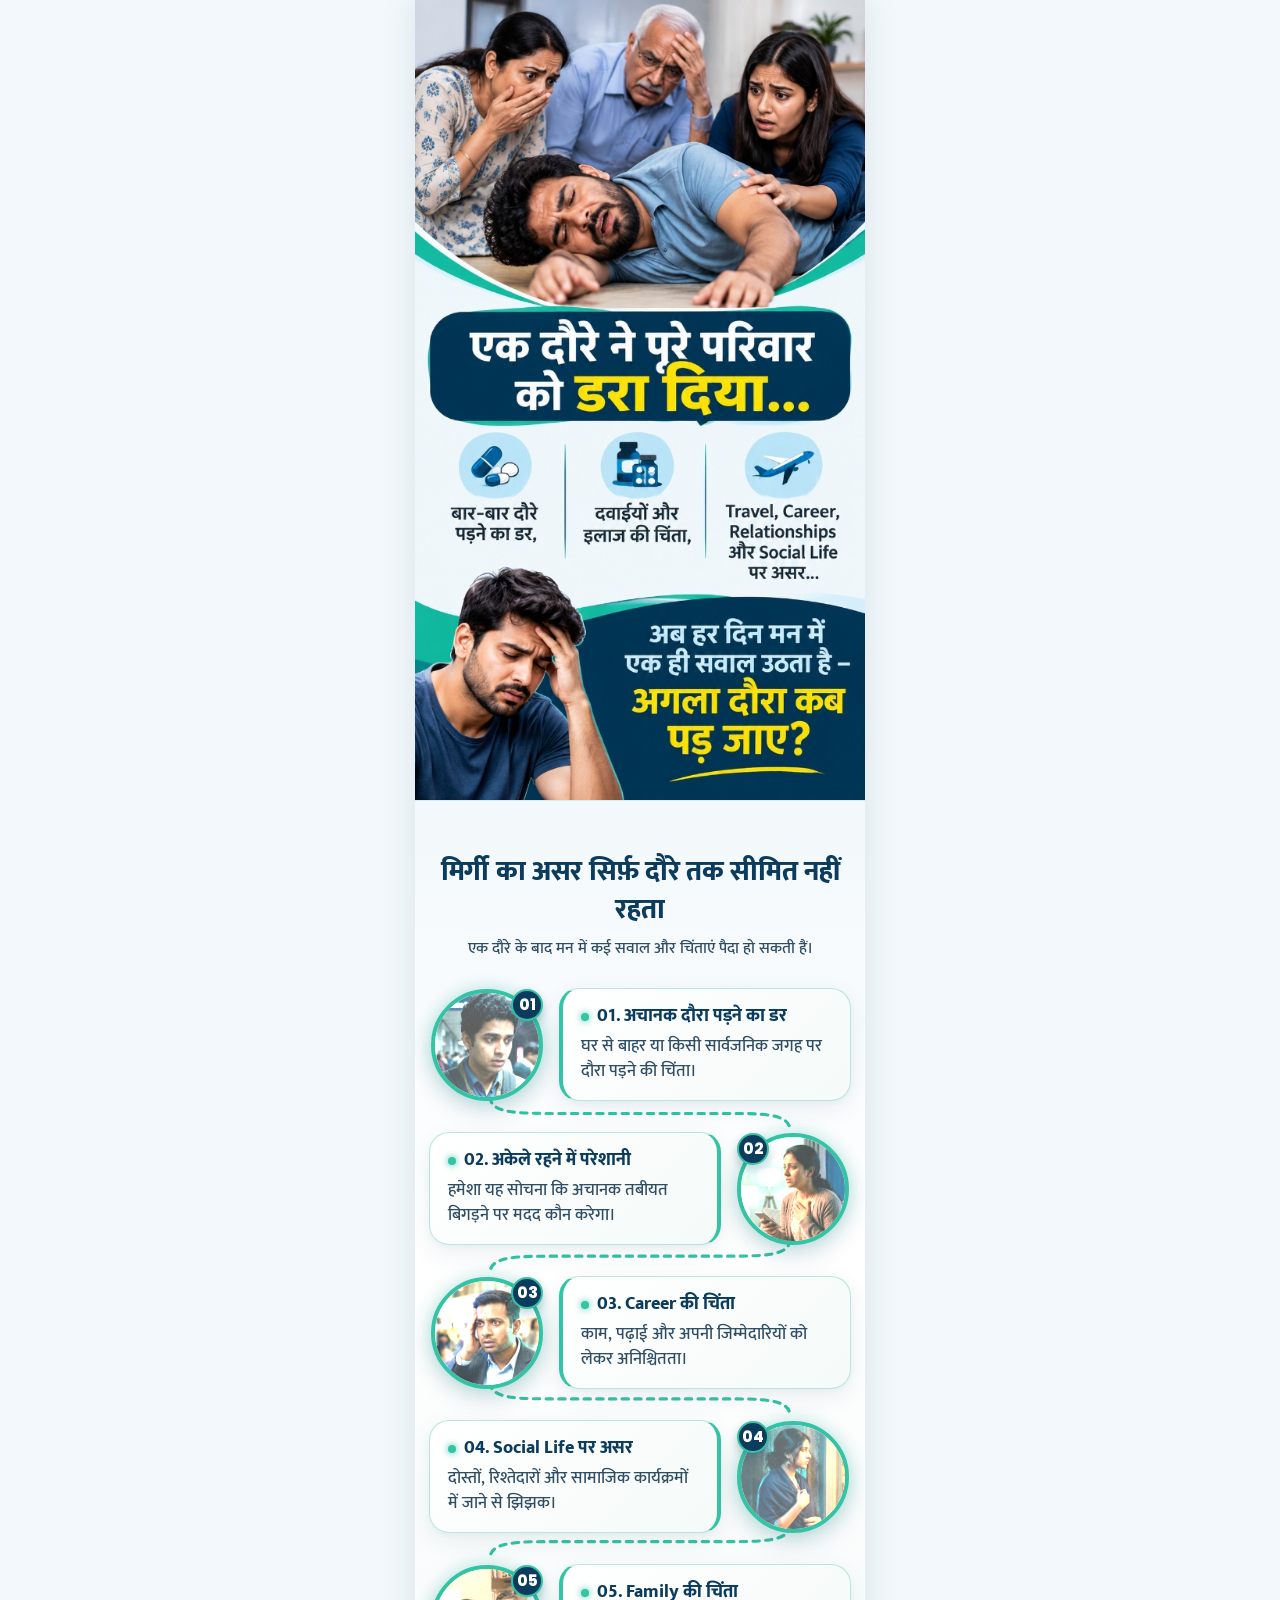
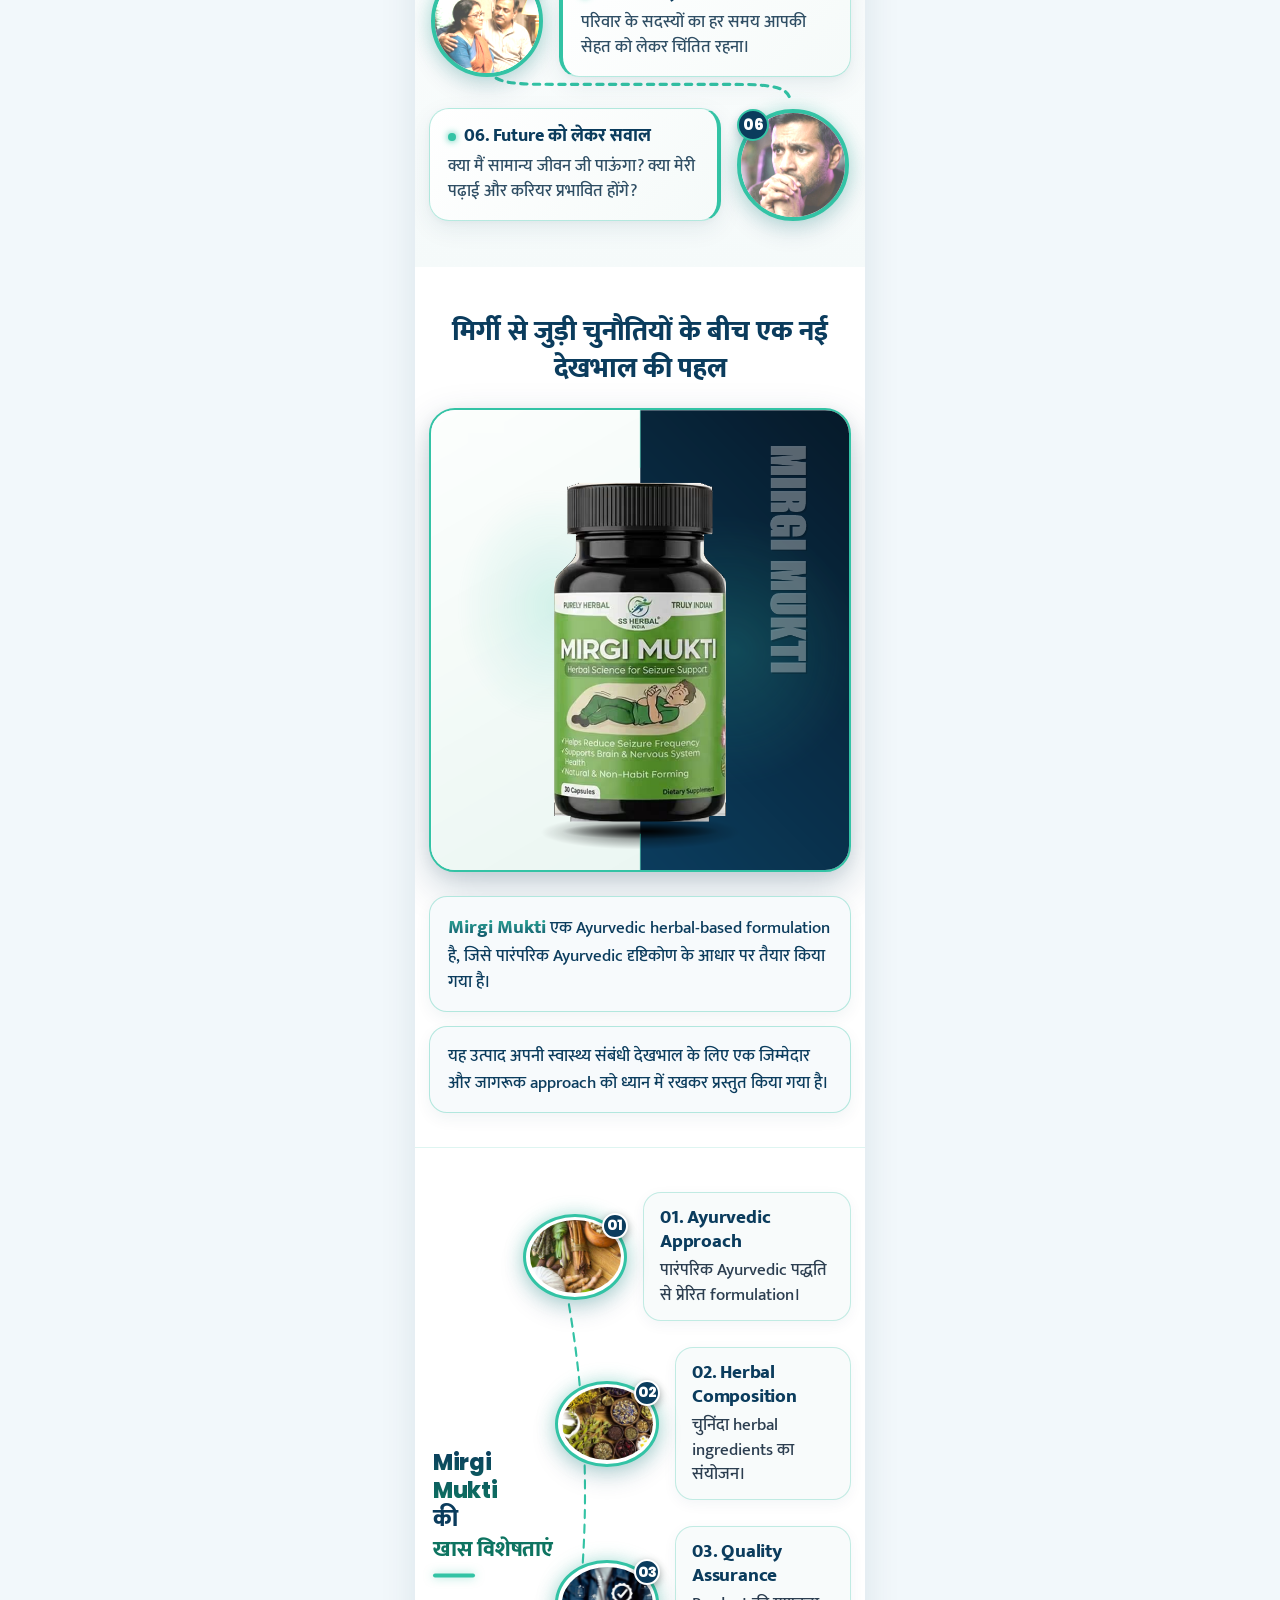
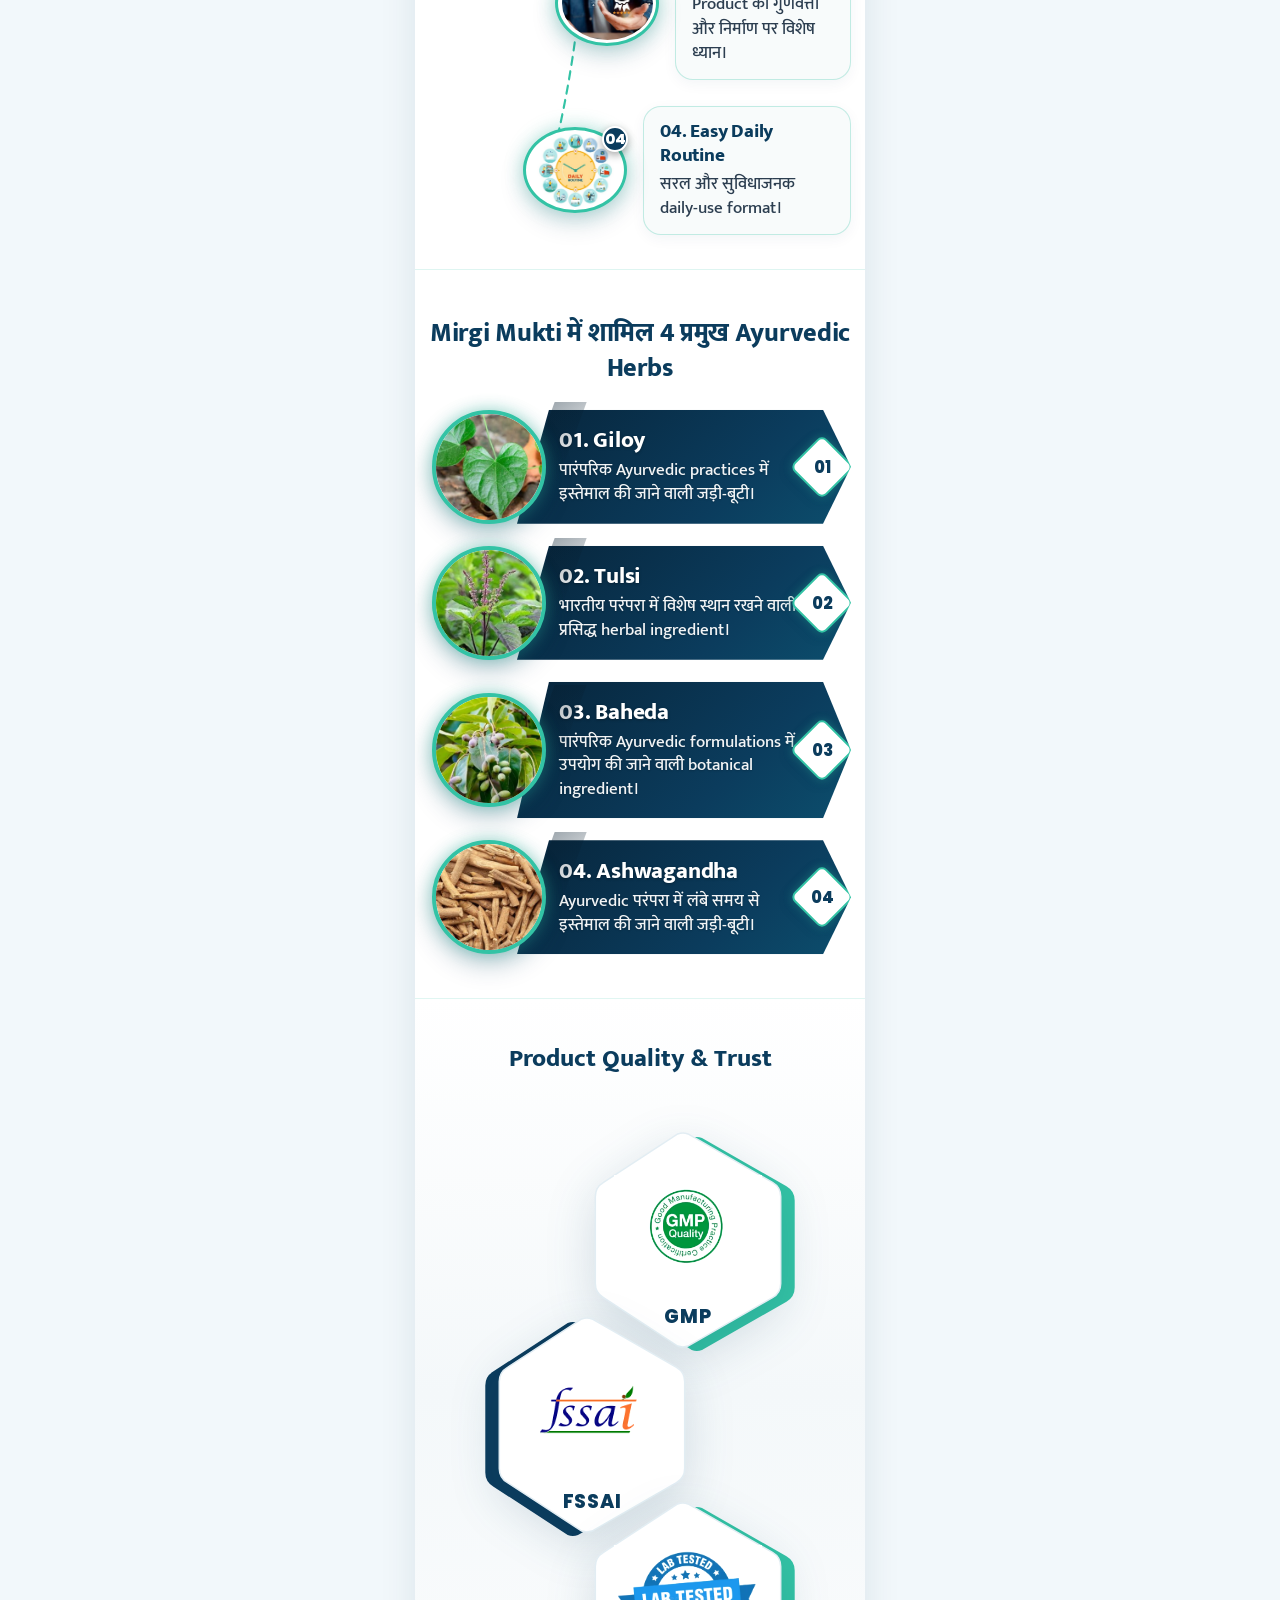
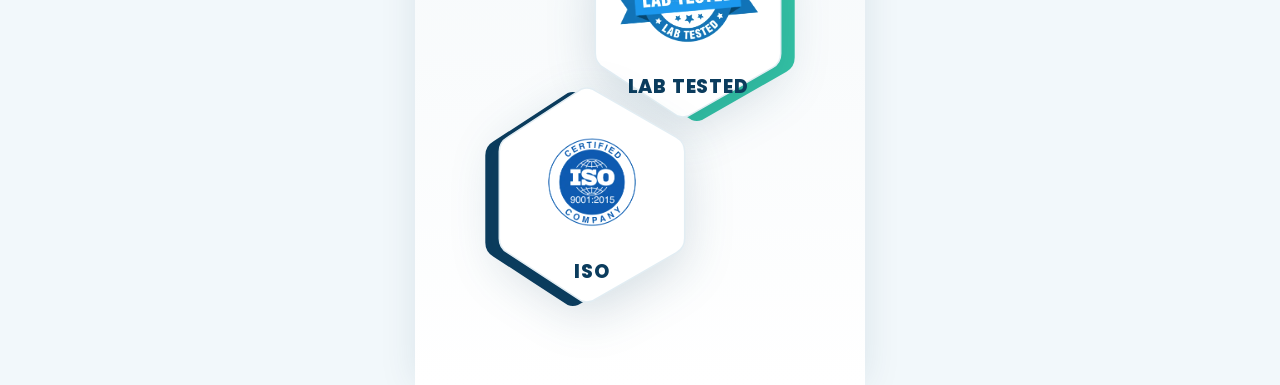
==== commit a9f244fe: "Add Thank You confirmation popup modal and thankyou.html matching page color scheme" ====
--- a/index.html
+++ b/index.html
@@ -5,7 +5,7 @@
   <meta charset="UTF-8">
   <meta name="viewport" content="width=device-width, initial-scale=1.0">
   <title>Landing Page</title>
-  <link rel="stylesheet" href="css/style.css">
+  <link rel="stylesheet" href="css/style.css?v=clean_boxes_v3">
   <link rel="preconnect" href="https://fonts.googleapis.com">
   <link rel="preconnect" href="https://fonts.gstatic.com" crossorigin>
   <link
@@ -20,7 +20,9 @@
 
     <!-- 1. HERO / HOOK SECTION (OFFICIAL GRAPHIC BANNER) -->
     <section class="hero-banner" id="heroBanner">
-      <img src="assets/hero-banner-main.jpg?v=1" alt="एक दौरे ने पूरे परिवार को डरा दिया… बार-बार दौरे पड़ने का डर, दवाइयों और इलाज की चिंता, Travel, Career, Relationships और Social Life पर असर… अब हर दिन मन में एक ही सवाल उठता है – अगला दौरा कब पड़ जाए?" class="hero-main-banner-img">
+      <img src="assets/hero-banner-main.jpg?v=1"
+        alt="एक दौरे ने पूरे परिवार को डरा दिया… बार-बार दौरे पड़ने का डर, दवाइयों और इलाज की चिंता, Travel, Career, Relationships और Social Life पर असर… अब हर दिन मन में एक ही सवाल उठता है – अगला दौरा कब पड़ जाए?"
+        class="hero-main-banner-img">
     </section>
 
     <!-- 2. PROBLEM / PAIN DETAILING SECTION (LIGHT LUXURY WITH WEAVING DOTTED TRAIL) -->
@@ -28,10 +30,6 @@
 
       <!-- Section Header -->
       <div class="problem-header">
-        <div class="problem-tag">
-          <span class="tag-pulse"></span>
-          <span>2. PROBLEM / PAIN DETAILING</span>
-        </div>
         <h2 class="problem-title">मिर्गी का असर सिर्फ़ दौरे तक सीमित नहीं रहता</h2>
         <p class="problem-subtitle">एक दौरे के बाद मन में कई सवाल और चिंताएं पैदा हो सकती हैं।</p>
       </div>
@@ -42,22 +40,28 @@
         <!-- SVG Weaving Dotted Serpentine Road (Flows In Open Gaps Between Rows) -->
         <svg class="trail-connecting-svg" viewBox="0 0 400 820" preserveAspectRatio="none">
           <!-- Snake curve 1: Circle 1 bottom to Circle 2 top -->
-          <path d="M 58 108 C 58 124, 85 124, 120 124 L 280 124 C 315 124, 342 124, 342 140" fill="none" stroke="#33C3A5" stroke-width="3" stroke-dasharray="6, 6" stroke-linecap="round"/>
+          <path d="M 58 108 C 58 124, 85 124, 120 124 L 280 124 C 315 124, 342 124, 342 140" fill="none"
+            stroke="#33C3A5" stroke-width="3" stroke-dasharray="6, 6" stroke-linecap="round" />
           <!-- Snake curve 2: Circle 2 bottom to Circle 3 top -->
-          <path d="M 342 248 C 342 264, 315 264, 280 264 L 120 264 C 85 264, 58 264, 58 280" fill="none" stroke="#33C3A5" stroke-width="3" stroke-dasharray="6, 6" stroke-linecap="round"/>
+          <path d="M 342 248 C 342 264, 315 264, 280 264 L 120 264 C 85 264, 58 264, 58 280" fill="none"
+            stroke="#33C3A5" stroke-width="3" stroke-dasharray="6, 6" stroke-linecap="round" />
           <!-- Snake curve 3: Circle 3 bottom to Circle 4 top -->
-          <path d="M 58 388 C 58 404, 85 404, 120 404 L 280 404 C 315 404, 342 404, 342 420" fill="none" stroke="#33C3A5" stroke-width="3" stroke-dasharray="6, 6" stroke-linecap="round"/>
+          <path d="M 58 388 C 58 404, 85 404, 120 404 L 280 404 C 315 404, 342 404, 342 420" fill="none"
+            stroke="#33C3A5" stroke-width="3" stroke-dasharray="6, 6" stroke-linecap="round" />
           <!-- Snake curve 4: Circle 4 bottom to Circle 5 top -->
-          <path d="M 342 528 C 342 544, 315 544, 280 544 L 120 544 C 85 544, 58 544, 58 560" fill="none" stroke="#33C3A5" stroke-width="3" stroke-dasharray="6, 6" stroke-linecap="round"/>
+          <path d="M 342 528 C 342 544, 315 544, 280 544 L 120 544 C 85 544, 58 544, 58 560" fill="none"
+            stroke="#33C3A5" stroke-width="3" stroke-dasharray="6, 6" stroke-linecap="round" />
           <!-- Snake curve 5: Circle 5 bottom to Circle 6 top -->
-          <path d="M 58 668 C 58 684, 85 684, 120 684 L 280 684 C 315 684, 342 684, 342 700" fill="none" stroke="#33C3A5" stroke-width="3" stroke-dasharray="6, 6" stroke-linecap="round"/>
+          <path d="M 58 668 C 58 684, 85 684, 120 684 L 280 684 C 315 684, 342 684, 342 700" fill="none"
+            stroke="#33C3A5" stroke-width="3" stroke-dasharray="6, 6" stroke-linecap="round" />
         </svg>
 
         <!-- ROW 01: Circle Left, Card Right -->
         <div class="support-trail-row row-circle-left">
           <div class="trail-circle-wrap">
             <div class="trail-circle-img-box">
-              <img src="assets/step1-public-fear.jpg?v=closeup" alt="अचानक दौरा पड़ने का डर" class="trail-circle-img">
+              <img src="assets/step1-public-fear.jpg?v=portrait_v2" alt="अचानक दौरा पड़ने का डर"
+                class="trail-circle-img">
               <span class="trail-num-badge">01</span>
             </div>
           </div>
@@ -81,7 +85,8 @@
           </div>
           <div class="trail-circle-wrap">
             <div class="trail-circle-img-box">
-              <img src="assets/step2-alone-help.jpg?v=closeup" alt="अकेले रहने में परेशानी" class="trail-circle-img">
+              <img src="assets/step2-alone-help.jpg?v=portrait_v2" alt="अकेले रहने में परेशानी"
+                class="trail-circle-img">
               <span class="trail-num-badge">02</span>
             </div>
           </div>
@@ -91,7 +96,7 @@
         <div class="support-trail-row row-circle-left">
           <div class="trail-circle-wrap">
             <div class="trail-circle-img-box">
-              <img src="assets/step3-career-worry.jpg?v=closeup" alt="Career की चिंता" class="trail-circle-img">
+              <img src="assets/step3-career-worry.jpg?v=portrait_v2" alt="Career की चिंता" class="trail-circle-img">
               <span class="trail-num-badge">03</span>
             </div>
           </div>
@@ -115,7 +120,8 @@
           </div>
           <div class="trail-circle-wrap">
             <div class="trail-circle-img-box">
-              <img src="assets/step4-social-hesitation.jpg?v=closeup" alt="Social Life पर असर" class="trail-circle-img">
+              <img src="assets/step4-social-hesitation.jpg?v=portrait_v2" alt="Social Life पर असर"
+                class="trail-circle-img">
               <span class="trail-num-badge">04</span>
             </div>
           </div>
@@ -125,7 +131,7 @@
         <div class="support-trail-row row-circle-left">
           <div class="trail-circle-wrap">
             <div class="trail-circle-img-box">
-              <img src="assets/step5-family-concern.jpg?v=closeup" alt="Family की चिंता" class="trail-circle-img">
+              <img src="assets/step5-family-concern.jpg?v=portrait_v2" alt="Family की चिंता" class="trail-circle-img">
               <span class="trail-num-badge">05</span>
             </div>
           </div>
@@ -149,7 +155,8 @@
           </div>
           <div class="trail-circle-wrap">
             <div class="trail-circle-img-box">
-              <img src="assets/step6-future-questions.jpg?v=closeup" alt="Future को लेकर सवाल" class="trail-circle-img">
+              <img src="assets/step6-future-questions.jpg?v=portrait_v2" alt="Future को लेकर सवाल"
+                class="trail-circle-img">
               <span class="trail-num-badge">06</span>
             </div>
           </div>
@@ -164,16 +171,12 @@
 
       <!-- Section Header -->
       <div class="product-header">
-        <div class="product-tag">
-          <span class="product-pulse"></span>
-          <span>3. PRODUCT INTRODUCTION</span>
-        </div>
         <h2 class="product-main-title">मिर्गी से जुड़ी चुनौतियों के बीच एक नई देखभाल की पहल</h2>
       </div>
 
       <!-- 3. PRODUCT SHOWCASE: SPLIT DUAL-CONTRAST HERO (EXACT REFERENCE MATCH) -->
       <div class="split-product-hero-wrap" id="splitProductStage">
-        <img src="assets/split-showcase-perfect.png?v=3" alt="Mirgi Mukti Ayurvedic Herbal Science for Seizure Support"
+        <img src="assets/split-showcase-perfect.png?v=4" alt="Mirgi Mukti Ayurvedic Formulation for Seizure Support"
           class="split-hero-img">
       </div>
 
@@ -200,14 +203,6 @@
 
     <!-- 4. SPECIAL FEATURES SECTION (CURVED ARC PROCESS INFOGRAPHIC) -->
     <section class="features-section" id="featuresSection">
-
-      <!-- Section Header Tag -->
-      <div class="features-top-bar">
-        <!-- <div class="features-tag"> -->
-        <!-- <span class="features-pulse"></span>
-          <span>4. SPECIAL FEATURES</span> -->
-      </div>
-      </div>
 
       <!-- Main Curved Arc Layout (Left Title + Curved Process Nodes) -->
       <div class="features-arc-wrapper">
@@ -233,7 +228,7 @@
           <!-- Node 01: Ayurvedic Approach -->
           <div class="feature-node-item node-pos-1">
             <div class="feature-node-circle">
-              <img src="assets/feat-01-ayurvedic-hd.jpg?v=2" alt="Ayurvedic Approach" class="feature-node-img">
+              <img src="assets/feat-01-ayurvedic-hd.jpg?v=3" alt="Ayurvedic Approach" class="feature-node-img">
               <span class="node-num-badge">01</span>
             </div>
             <div class="feature-node-content">
@@ -245,7 +240,7 @@
           <!-- Node 02: Herbal Composition -->
           <div class="feature-node-item node-pos-2">
             <div class="feature-node-circle">
-              <img src="assets/feat-02-herbal-hd.jpg?v=2" alt="Herbal Composition" class="feature-node-img">
+              <img src="assets/feat-02-herbal-hd.jpg?v=3" alt="Herbal Composition" class="feature-node-img">
               <span class="node-num-badge">02</span>
             </div>
             <div class="feature-node-content">
@@ -257,7 +252,7 @@
           <!-- Node 03: Quality Assurance -->
           <div class="feature-node-item node-pos-3">
             <div class="feature-node-circle">
-              <img src="assets/feat-03-quality-hd.jpg?v=2" alt="Quality Assurance" class="feature-node-img">
+              <img src="assets/feat-03-quality-hd.jpg?v=3" alt="Quality Assurance" class="feature-node-img">
               <span class="node-num-badge">03</span>
             </div>
             <div class="feature-node-content">
@@ -269,7 +264,7 @@
           <!-- Node 04: Easy Daily Routine -->
           <div class="feature-node-item node-pos-4">
             <div class="feature-node-circle">
-              <img src="assets/feat-04-routine-hd.jpg?v=2" alt="Easy Daily Routine" class="feature-node-img">
+              <img src="assets/feat-04-routine-hd.jpg?v=3" alt="Easy Daily Routine" class="feature-node-img">
               <span class="node-num-badge">04</span>
             </div>
             <div class="feature-node-content">
@@ -289,10 +284,6 @@
 
       <!-- Section Header -->
       <div class="ingredients-header">
-        <div class="ingredients-tag">
-          <span class="ingredients-pulse"></span>
-          <span>5. KEY INGREDIENTS</span>
-        </div>
         <h2 class="ingredients-main-title">Mirgi Mukti में शामिल 4 प्रमुख Ayurvedic Herbs</h2>
       </div>
 
@@ -379,6 +370,112 @@
 
     </section>
 
+    <!-- 6. PRODUCT QUALITY & TRUST SECTION (INTERLOCKING HEXAGON CHAIN) -->
+    <section class="quality-trust-section" id="qualityTrustSection">
+
+      <!-- Section Header -->
+      <div class="quality-header">
+        <h2 class="quality-main-title">Product Quality & Trust
+        </h2>
+        <!-- <p class="quality-sub-desc">हर कैप्सूल में शुद्धता, सुरक्षा और उच्चतम गुणवत्ता सुनिश्चित करने के लिए प्रमाणित।
+        </p> -->
+      </div>
+
+      <!-- Interlocking Staggered Hexagon Honeycomb Chain -->
+      <div class="trust-hex-chain">
+
+        <!-- Card 1: Top Right (GMP) -->
+        <div class="hex-item-wrap pos-right">
+          <!-- Backplate (Teal) -->
+          <svg class="hex-backplate" viewBox="0 0 200 230">
+            <path
+              d="M 100,12 L 182,59 A 16,16 0 0,1 190,73 L 190,157 A 16,16 0 0,1 182,171 L 100,218 A 16,16 0 0,1 90,218 L 18,171 A 16,16 0 0,1 10,157 L 10,73 A 16,16 0 0,1 18,59 L 90,12 A 16,16 0 0,1 100,12 Z"
+              fill="#33C3A5" />
+          </svg>
+          <!-- Main Card -->
+          <svg class="hex-main-bg" viewBox="0 0 200 230">
+            <path
+              d="M 100,12 L 182,59 A 16,16 0 0,1 190,73 L 190,157 A 16,16 0 0,1 182,171 L 100,218 A 16,16 0 0,1 90,218 L 18,171 A 16,16 0 0,1 10,157 L 10,73 A 16,16 0 0,1 18,59 L 90,12 A 16,16 0 0,1 100,12 Z"
+              fill="#FFFFFF" stroke="#E2EDF3" stroke-width="1.5" />
+          </svg>
+          <div class="hex-content">
+            <div class="hex-badge-box">
+              <img src="assets/cert1.avif" alt="GMP" class="hex-badge-img">
+            </div>
+            <h3 class="hex-card-title">GMP</h3>
+          </div>
+        </div>
+
+        <!-- Card 2: Left (FSSAI / AYUSH) -->
+        <div class="hex-item-wrap pos-left">
+          <!-- Backplate (Navy) -->
+          <svg class="hex-backplate" viewBox="0 0 200 230">
+            <path
+              d="M 100,12 L 182,59 A 16,16 0 0,1 190,73 L 190,157 A 16,16 0 0,1 182,171 L 100,218 A 16,16 0 0,1 90,218 L 18,171 A 16,16 0 0,1 10,157 L 10,73 A 16,16 0 0,1 18,59 L 90,12 A 16,16 0 0,1 100,12 Z"
+              fill="#0B3C5D" />
+          </svg>
+          <!-- Main Card -->
+          <svg class="hex-main-bg" viewBox="0 0 200 230">
+            <path
+              d="M 100,12 L 182,59 A 16,16 0 0,1 190,73 L 190,157 A 16,16 0 0,1 182,171 L 100,218 A 16,16 0 0,1 90,218 L 18,171 A 16,16 0 0,1 10,157 L 10,73 A 16,16 0 0,1 18,59 L 90,12 A 16,16 0 0,1 100,12 Z"
+              fill="#FFFFFF" stroke="#E2EDF3" stroke-width="1.5" />
+          </svg>
+          <div class="hex-content">
+            <div class="hex-badge-box">
+              <img src="assets/cert3.avif" alt="FSSAI / AYUSH" class="hex-badge-img">
+            </div>
+            <h3 class="hex-card-title">FSSAI</h3>
+          </div>
+        </div>
+
+        <!-- Card 3: Right (LAB TESTED) -->
+        <div class="hex-item-wrap pos-right">
+          <!-- Backplate (Teal) -->
+          <svg class="hex-backplate" viewBox="0 0 200 230">
+            <path
+              d="M 100,12 L 182,59 A 16,16 0 0,1 190,73 L 190,157 A 16,16 0 0,1 182,171 L 100,218 A 16,16 0 0,1 90,218 L 18,171 A 16,16 0 0,1 10,157 L 10,73 A 16,16 0 0,1 18,59 L 90,12 A 16,16 0 0,1 100,12 Z"
+              fill="#33C3A5" />
+          </svg>
+          <!-- Main Card -->
+          <svg class="hex-main-bg" viewBox="0 0 200 230">
+            <path
+              d="M 100,12 L 182,59 A 16,16 0 0,1 190,73 L 190,157 A 16,16 0 0,1 182,171 L 100,218 A 16,16 0 0,1 90,218 L 18,171 A 16,16 0 0,1 10,157 L 10,73 A 16,16 0 0,1 18,59 L 90,12 A 16,16 0 0,1 100,12 Z"
+              fill="#FFFFFF" stroke="#E2EDF3" stroke-width="1.5" />
+          </svg>
+          <div class="hex-content">
+            <div class="hex-badge-box">
+              <img src="assets/cert4.avif" alt="LAB TESTED" class="hex-badge-img">
+            </div>
+            <h3 class="hex-card-title">LAB TESTED</h3>
+          </div>
+        </div>
+
+        <!-- Card 4: Left (ISO) -->
+        <div class="hex-item-wrap pos-left">
+          <!-- Backplate (Navy) -->
+          <svg class="hex-backplate" viewBox="0 0 200 230">
+            <path
+              d="M 100,12 L 182,59 A 16,16 0 0,1 190,73 L 190,157 A 16,16 0 0,1 182,171 L 100,218 A 16,16 0 0,1 90,218 L 18,171 A 16,16 0 0,1 10,157 L 10,73 A 16,16 0 0,1 18,59 L 90,12 A 16,16 0 0,1 100,12 Z"
+              fill="#0B3C5D" />
+          </svg>
+          <!-- Main Card -->
+          <svg class="hex-main-bg" viewBox="0 0 200 230">
+            <path
+              d="M 100,12 L 182,59 A 16,16 0 0,1 190,73 L 190,157 A 16,16 0 0,1 182,171 L 100,218 A 16,16 0 0,1 90,218 L 18,171 A 16,16 0 0,1 10,157 L 10,73 A 16,16 0 0,1 18,59 L 90,12 A 16,16 0 0,1 100,12 Z"
+              fill="#FFFFFF" stroke="#E2EDF3" stroke-width="1.5" />
+          </svg>
+          <div class="hex-content">
+            <div class="hex-badge-box">
+              <img src="assets/iso.avif" alt="ISO" class="hex-badge-img">
+            </div>
+            <h3 class="hex-card-title">ISO</h3>
+          </div>
+        </div>
+
+      </div>
+
+    </section>
+
   </main>
 
   <script src="js/main.js"></script>
--- a/css/style.css
+++ b/css/style.css
@@ -197,7 +197,7 @@
   width: 112px;
   height: 112px;
   border-radius: 50%;
-  border: 3.5px solid var(--mint-accent);
+  border: 4px solid var(--mint-accent);
   overflow: visible;
   background: #ffffff;
   box-shadow: 0 10px 24px rgba(11, 60, 93, 0.14), 0 0 18px rgba(51, 195, 165, 0.3);
@@ -233,7 +233,7 @@
   align-items: center;
   justify-content: center;
   font-family: 'Poppins', sans-serif;
-  font-size: 13.5px;
+  font-size: 15px;
   font-weight: 800;
   box-shadow: 0 4px 10px rgba(11, 60, 93, 0.25);
   z-index: 5;
@@ -293,7 +293,7 @@
 
 .trail-card-desc {
   font-family: 'Mukta', sans-serif;
-  font-size: 14.5px;
+  font-size: 16.5px;
   line-height: 1.5;
   color: #2F4E64;
   font-weight: 500;
@@ -324,7 +324,7 @@
   }
 
   .trail-card-desc {
-    font-size: 13px;
+    font-size: 14.5px;
   }
 }
 
@@ -353,7 +353,7 @@
   display: inline-flex;
   align-items: center;
   gap: 8px;
-  font-size: 13px;
+  font-size: 14.5px;
   font-weight: 700;
   letter-spacing: 1.5px;
   text-transform: uppercase;
@@ -679,7 +679,7 @@
   }
 
   .product-info-card .info-text {
-    font-size: 15px;
+    font-size: 16.5px;
   }
 }
 
@@ -841,9 +841,9 @@
 /* Node Circle Image Frame (Enlarged as requested) */
 .feature-node-circle {
   position: relative;
-  width: 86px;
+  width: 104px;
   height: 86px;
-  min-width: 86px;
+  min-width: 104px;
   border-radius: 50%;
   border: 3px solid var(--mint-accent);
   box-shadow: 0 10px 25px rgba(11, 60, 93, 0.18), 0 0 18px rgba(51, 195, 165, 0.35);
@@ -873,7 +873,7 @@
   background: var(--navy-primary);
   color: #ffffff;
   font-family: 'Poppins', sans-serif;
-  font-size: 13px;
+  font-size: 14.5px;
   font-weight: 800;
   width: 26px;
   height: 26px;
@@ -916,7 +916,7 @@
 
 .feature-node-desc {
   font-family: 'Mukta', sans-serif;
-  font-size: 15px;
+  font-size: 16.5px;
   line-height: 1.48;
   color: #2C3E50;
   font-weight: 500;
@@ -929,11 +929,11 @@
   }
 
   .features-pocket-title {
-    font-size: 20px;
+    font-size: 23px;
   }
 
   .features-pocket-title .brand-title {
-    font-size: 18px;
+    font-size: 21px;
   }
 
   .features-nodes-list {
@@ -966,7 +966,7 @@
   }
 
   .feature-node-desc {
-    font-size: 13.5px;
+    font-size: 15px;
   }
 }
 
@@ -1054,17 +1054,17 @@
   position: relative;
   z-index: 4;
   flex-shrink: 0;
-  width: 104px;
+  width: 120px;
   display: flex;
   align-items: center;
   justify-content: center;
 }
 
 .ribbon-thumb-circle {
-  width: 96px;
-  height: 96px;
-  border-radius: 50%;
-  border: 3.5px solid var(--mint-accent);
+  width: 114px;
+  height: 114px;
+  border-radius: 50%;
+  border: 4px solid var(--mint-accent);
   box-shadow: 0 10px 26px rgba(11, 60, 93, 0.28), 0 0 16px rgba(51, 195, 165, 0.45);
   overflow: hidden;
   background: #ffffff;
@@ -1102,12 +1102,12 @@
 .ribbon-body {
   position: relative;
   flex: 1;
-  min-height: 96px;
-  margin-left: -28px;
-  padding: 14px 48px 14px 38px;
-  display: flex;
-  align-items: center;
-  clip-path: polygon(28px 0%, calc(100% - 24px) 0%, 100% 50%, calc(100% - 24px) 100%, 0% 100%);
+  min-height: 114px;
+  margin-left: -32px;
+  padding: 16px 52px 16px 42px;
+  display: flex;
+  align-items: center;
+  clip-path: polygon(32px 0%, calc(100% - 28px) 0%, 100% 50%, calc(100% - 28px) 100%, 0% 100%);
   filter: drop-shadow(0 8px 18px rgba(11, 60, 93, 0.2));
   transition: transform 0.35s ease, filter 0.35s ease;
   z-index: 2;
@@ -1126,7 +1126,7 @@
 
 .ribbon-title {
   font-family: 'Mukta', 'Poppins', sans-serif;
-  font-size: 20px;
+  font-size: 23px;
   font-weight: 800;
   color: #ffffff;
   line-height: 1.25;
@@ -1137,7 +1137,7 @@
 
 .ribbon-desc {
   font-family: 'Mukta', sans-serif;
-  font-size: 15px;
+  font-size: 16.5px;
   line-height: 1.45;
   color: rgba(255, 255, 255, 0.95);
   font-weight: 500;
@@ -1150,8 +1150,8 @@
   right: 6px;
   top: 50%;
   transform: translateY(-50%) rotate(45deg);
-  width: 40px;
-  height: 40px;
+  width: 46px;
+  height: 46px;
   background: #ffffff;
   border: 2px solid var(--mint-accent);
   border-radius: 7px;
@@ -1170,7 +1170,7 @@
 .diamond-num {
   transform: rotate(-45deg);
   font-family: 'Poppins', sans-serif;
-  font-size: 14.5px;
+  font-size: 16.5px;
   font-weight: 800;
   display: block;
 }
@@ -1199,35 +1199,289 @@
   }
 
   .ribbon-left-thumb-wrap {
-    width: 86px;
+    width: 104px;
   }
 
   .ribbon-thumb-circle {
-    width: 80px;
-    height: 80px;
+    width: 98px;
+    height: 98px;
   }
 
   .ribbon-body {
-    min-height: 86px;
-    padding: 12px 42px 12px 30px;
+    min-height: 102px;
+    padding: 14px 46px 14px 34px;
     clip-path: polygon(24px 0%, calc(100% - 20px) 0%, 100% 50%, calc(100% - 20px) 100%, 0% 100%);
   }
 
   .ribbon-title {
-    font-size: 18px;
+    font-size: 21px;
   }
 
   .ribbon-desc {
-    font-size: 13.5px;
+    font-size: 15px;
   }
 
   .ribbon-diamond-badge {
-    width: 35px;
-    height: 35px;
+    width: 40px;
+    height: 40px;
     right: 4px;
   }
 
   .diamond-num {
-    font-size: 13px;
-  }
-}
+    font-size: 14.5px;
+  }
+}
+
+/* ==========================================================================
+   6. PRODUCT QUALITY & TRUST SECTION (INTERLOCKING HEXAGONS)
+   ========================================================================== */
+.quality-trust-section {
+  position: relative;
+  background: linear-gradient(180deg, #FFFFFF 0%, #F4F8FA 40%, #FFFFFF 100%);
+  padding: 44px 18px 50px 18px;
+  overflow: hidden;
+  border-top: 1px solid rgba(51, 195, 165, 0.15);
+}
+
+.quality-header {
+  text-align: center;
+  margin-bottom: 34px;
+}
+
+.quality-tag {
+  display: inline-flex;
+  align-items: center;
+  gap: 8px;
+  background: rgba(51, 195, 165, 0.12);
+  border: 1px solid rgba(51, 195, 165, 0.35);
+  padding: 6px 16px;
+  border-radius: 30px;
+  color: var(--navy-primary);
+  font-family: 'Poppins', sans-serif;
+  font-size: 11px;
+  font-weight: 700;
+  letter-spacing: 1px;
+  text-transform: uppercase;
+  margin-bottom: 12px;
+}
+
+.quality-pulse {
+  width: 7px;
+  height: 7px;
+  background: var(--mint-accent);
+  border-radius: 50%;
+  box-shadow: 0 0 8px var(--mint-accent);
+  animation: pulseDot 2s infinite;
+}
+
+.quality-main-title {
+  font-family: 'Mukta', 'Poppins', sans-serif;
+  font-size: 25px;
+  font-weight: 800;
+  line-height: 1.3;
+  color: var(--navy-primary);
+  margin-bottom: 8px;
+}
+
+.quality-sub-desc {
+  font-family: 'Mukta', 'Poppins', sans-serif;
+  font-size: 16.5px;
+  line-height: 1.5;
+  color: #4A6B82;
+  max-width: 380px;
+  margin: 0 auto;
+}
+
+/* Interlocking Hexagon Chain */
+.trust-hex-chain {
+  position: relative;
+  width: 100%;
+  max-width: 380px;
+  margin: 0 auto;
+  display: flex;
+  flex-direction: column;
+  align-items: center;
+  padding: 10px 0 20px 0;
+}
+
+.hex-item-wrap {
+  position: relative;
+  width: 206px;
+  height: 240px;
+  display: flex;
+  align-items: center;
+  justify-content: center;
+  text-align: center;
+  opacity: 0;
+  transform: translateY(28px);
+  transition: opacity 0.6s cubic-bezier(0.16, 1, 0.3, 1), transform 0.6s cubic-bezier(0.16, 1, 0.3, 1);
+}
+
+.hex-item-wrap.is-visible {
+  opacity: 1;
+  transform: translateY(0);
+}
+
+.hex-item-wrap:nth-child(1) { transition-delay: 0.05s; }
+.hex-item-wrap:nth-child(2) { transition-delay: 0.16s; }
+.hex-item-wrap:nth-child(3) { transition-delay: 0.27s; }
+.hex-item-wrap:nth-child(4) { transition-delay: 0.38s; }
+
+.hex-item-wrap:not(:first-child) {
+  margin-top: -55px; /* Interlocking stagger overlap */
+}
+
+.hex-item-wrap.pos-right {
+  margin-left: 96px;
+  z-index: 1;
+}
+
+.hex-item-wrap.pos-left {
+  margin-right: 96px;
+  z-index: 2;
+}
+
+.hex-item-wrap:nth-child(3) {
+  z-index: 3;
+}
+
+.hex-item-wrap:nth-child(4) {
+  z-index: 4;
+}
+
+/* Backplate colored SVG */
+.hex-backplate {
+  position: absolute;
+  top: 0;
+  left: 0;
+  width: 100%;
+  height: 100%;
+  z-index: 1;
+  pointer-events: none;
+  transition: transform 0.35s cubic-bezier(0.16, 1, 0.3, 1), filter 0.35s ease;
+}
+
+.pos-right .hex-backplate {
+  transform: translate(14px, 4px);
+}
+
+.pos-left .hex-backplate {
+  transform: translate(-14px, 4px);
+}
+
+/* Main Hexagon Card SVG */
+.hex-main-bg {
+  position: absolute;
+  top: 0;
+  left: 0;
+  width: 100%;
+  height: 100%;
+  z-index: 2;
+  filter: drop-shadow(0 14px 24px rgba(11, 60, 93, 0.16));
+  transition: filter 0.35s ease, transform 0.35s cubic-bezier(0.16, 1, 0.3, 1);
+}
+
+/* Inside Content */
+.hex-content {
+  position: relative;
+  z-index: 3;
+  padding: 12px 10px 10px 10px;
+  display: flex;
+  flex-direction: column;
+  align-items: center;
+  justify-content: center;
+  width: 100%;
+  height: 100%;
+}
+
+/* Prominent Certificate Logo Box (Large & Clear) */
+.hex-badge-box {
+  width: 148px;
+  height: 148px;
+  margin-bottom: 0px;
+  display: flex;
+  align-items: center;
+  justify-content: center;
+  background: transparent;
+  border: none;
+  box-shadow: none;
+  padding: 0;
+  position: relative;
+}
+
+.hex-badge-img {
+  width: 100%;
+  height: 100%;
+  object-fit: contain;
+  display: block;
+  mix-blend-mode: multiply; /* Removes any white rectangular background */
+  filter: contrast(1.08);
+  transition: transform 0.3s ease;
+}
+
+.hex-card-title {
+  font-family: 'Poppins', sans-serif;
+  color: var(--navy-primary);
+  font-size: 19px;
+  font-weight: 800;
+  letter-spacing: 0.8px;
+  margin: 5px 0 0 0;
+  text-transform: uppercase;
+  line-height: 1.2;
+}
+
+.hex-item-wrap:hover .hex-badge-img {
+  transform: scale(1.08);
+}
+
+/* Hover effects */
+.hex-item-wrap:hover {
+  transform: translateY(-4px) scale(1.02);
+}
+
+.hex-item-wrap:hover .hex-main-bg {
+  filter: drop-shadow(0 18px 28px rgba(11, 60, 93, 0.22));
+}
+
+.hex-item-wrap.pos-right:hover .hex-backplate {
+  transform: translate(18px, 6px);
+}
+
+.hex-item-wrap.pos-left:hover .hex-backplate {
+  transform: translate(-18px, 6px);
+}
+
+/* Responsive adjustment for extra-small mobile */
+@media (max-width: 390px) {
+  .quality-main-title {
+    font-size: 22px;
+  }
+  
+  .hex-item-wrap {
+    width: 188px;
+    height: 220px;
+  }
+  
+  .hex-item-wrap:not(:first-child) {
+    margin-top: -50px;
+  }
+
+  .hex-item-wrap.pos-right {
+    margin-left: 88px;
+  }
+
+  .hex-item-wrap.pos-left {
+    margin-right: 88px;
+  }
+
+  .hex-badge-box {
+    width: 132px;
+    height: 132px;
+    margin-bottom: 0px;
+  }
+
+  .hex-card-title {
+    font-size: 17px;
+    margin-top: 3px;
+  }
+}
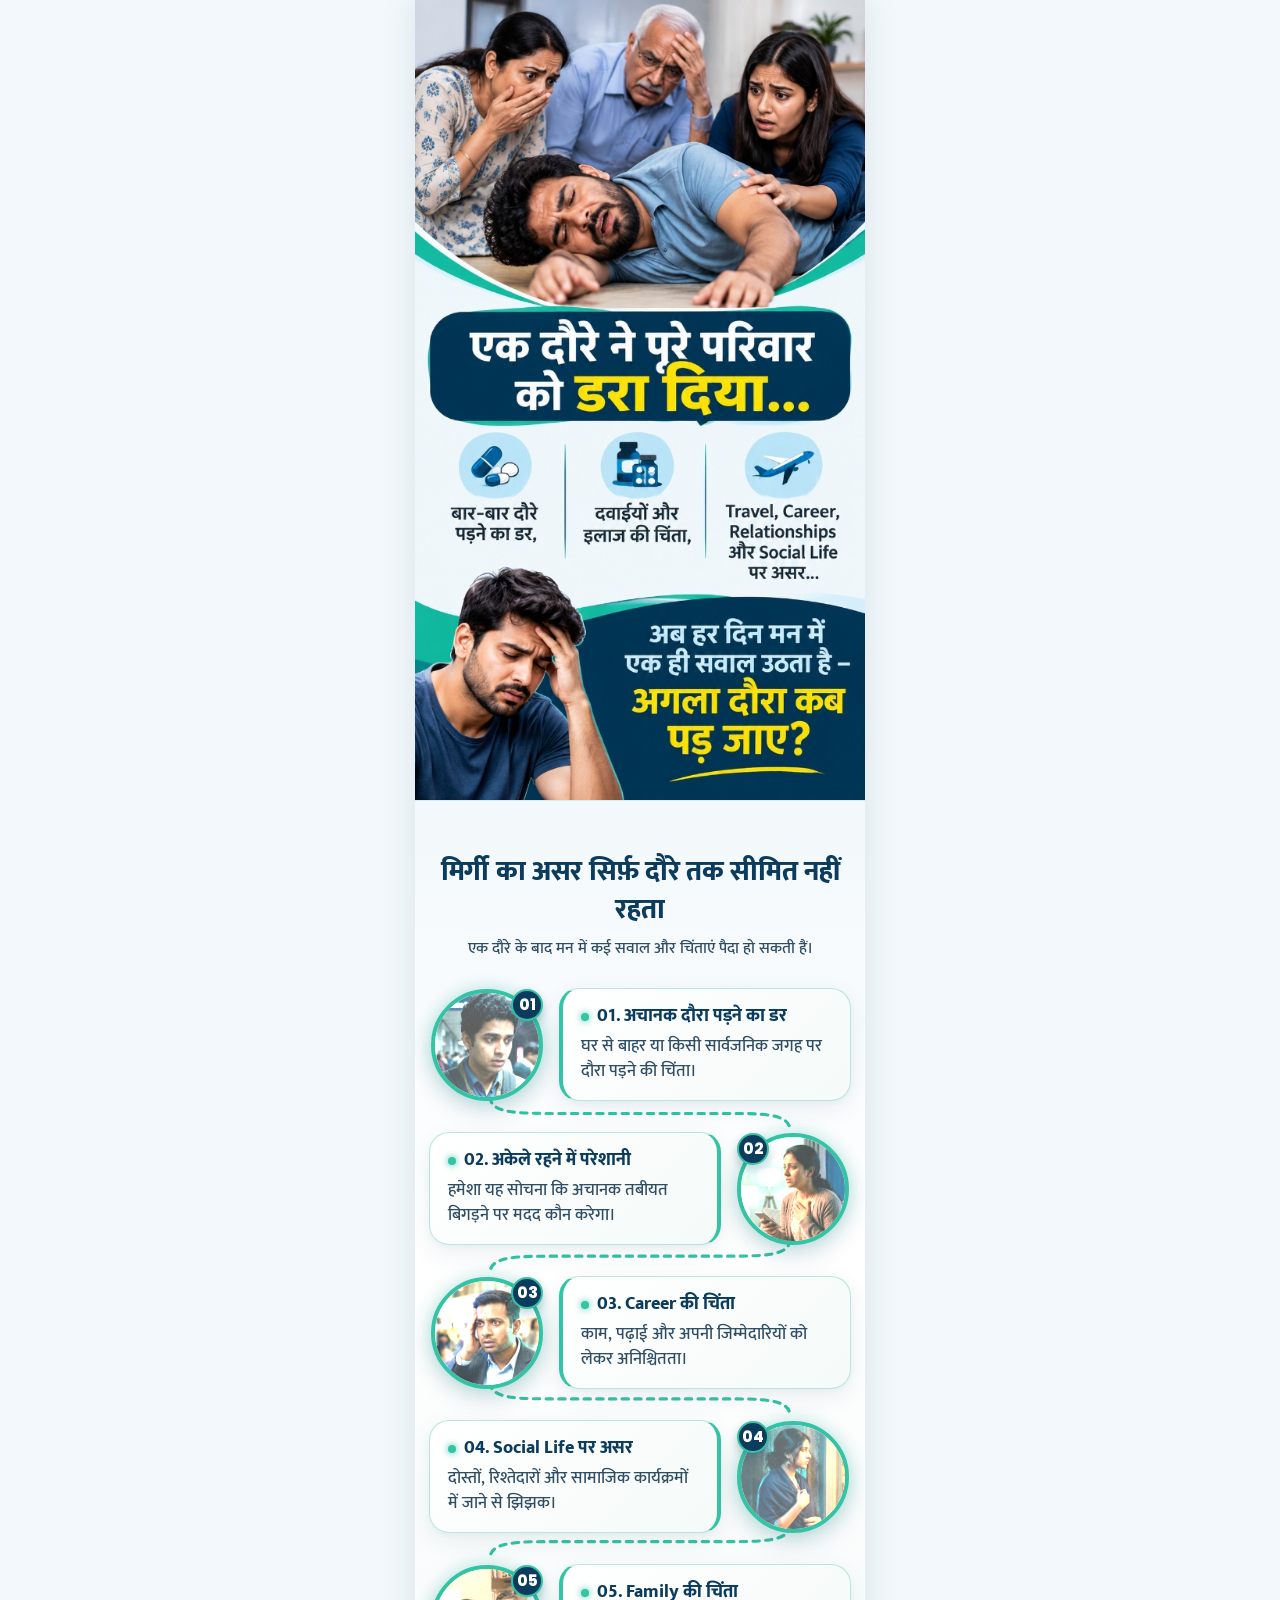
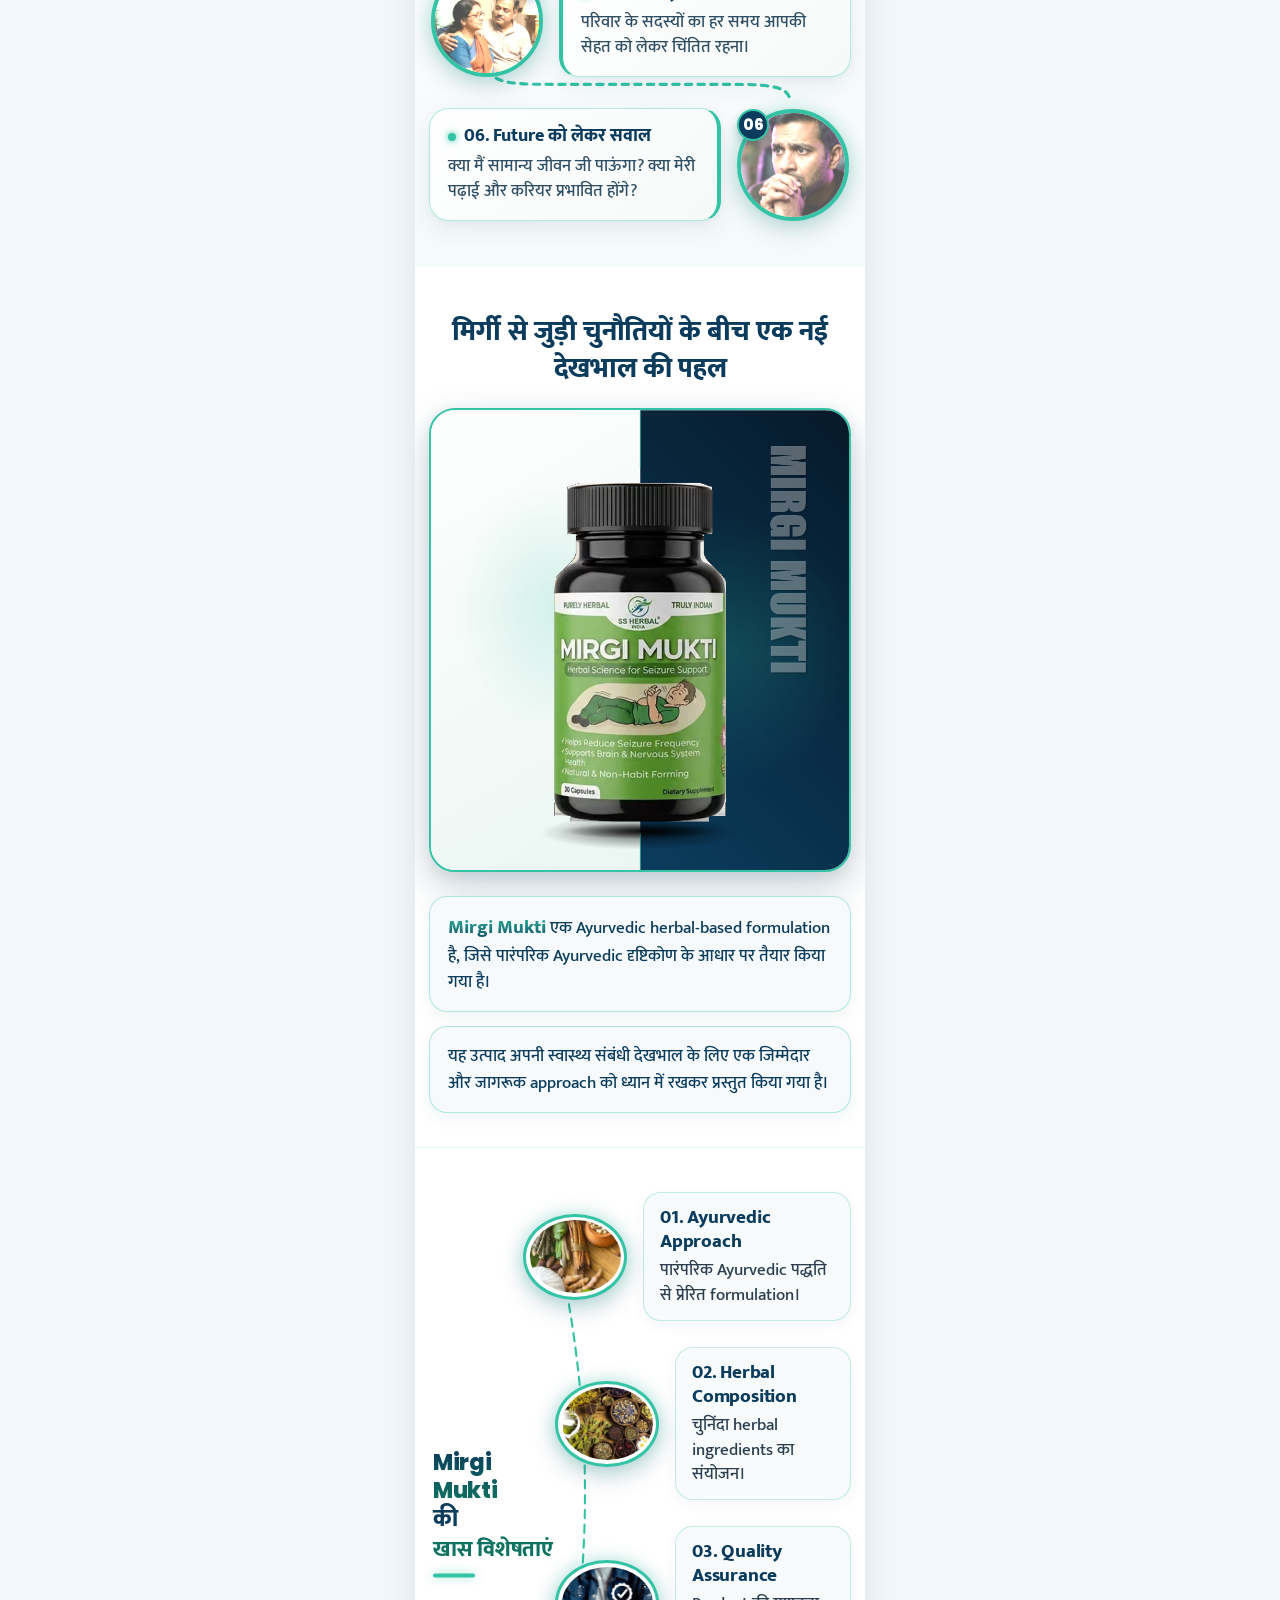
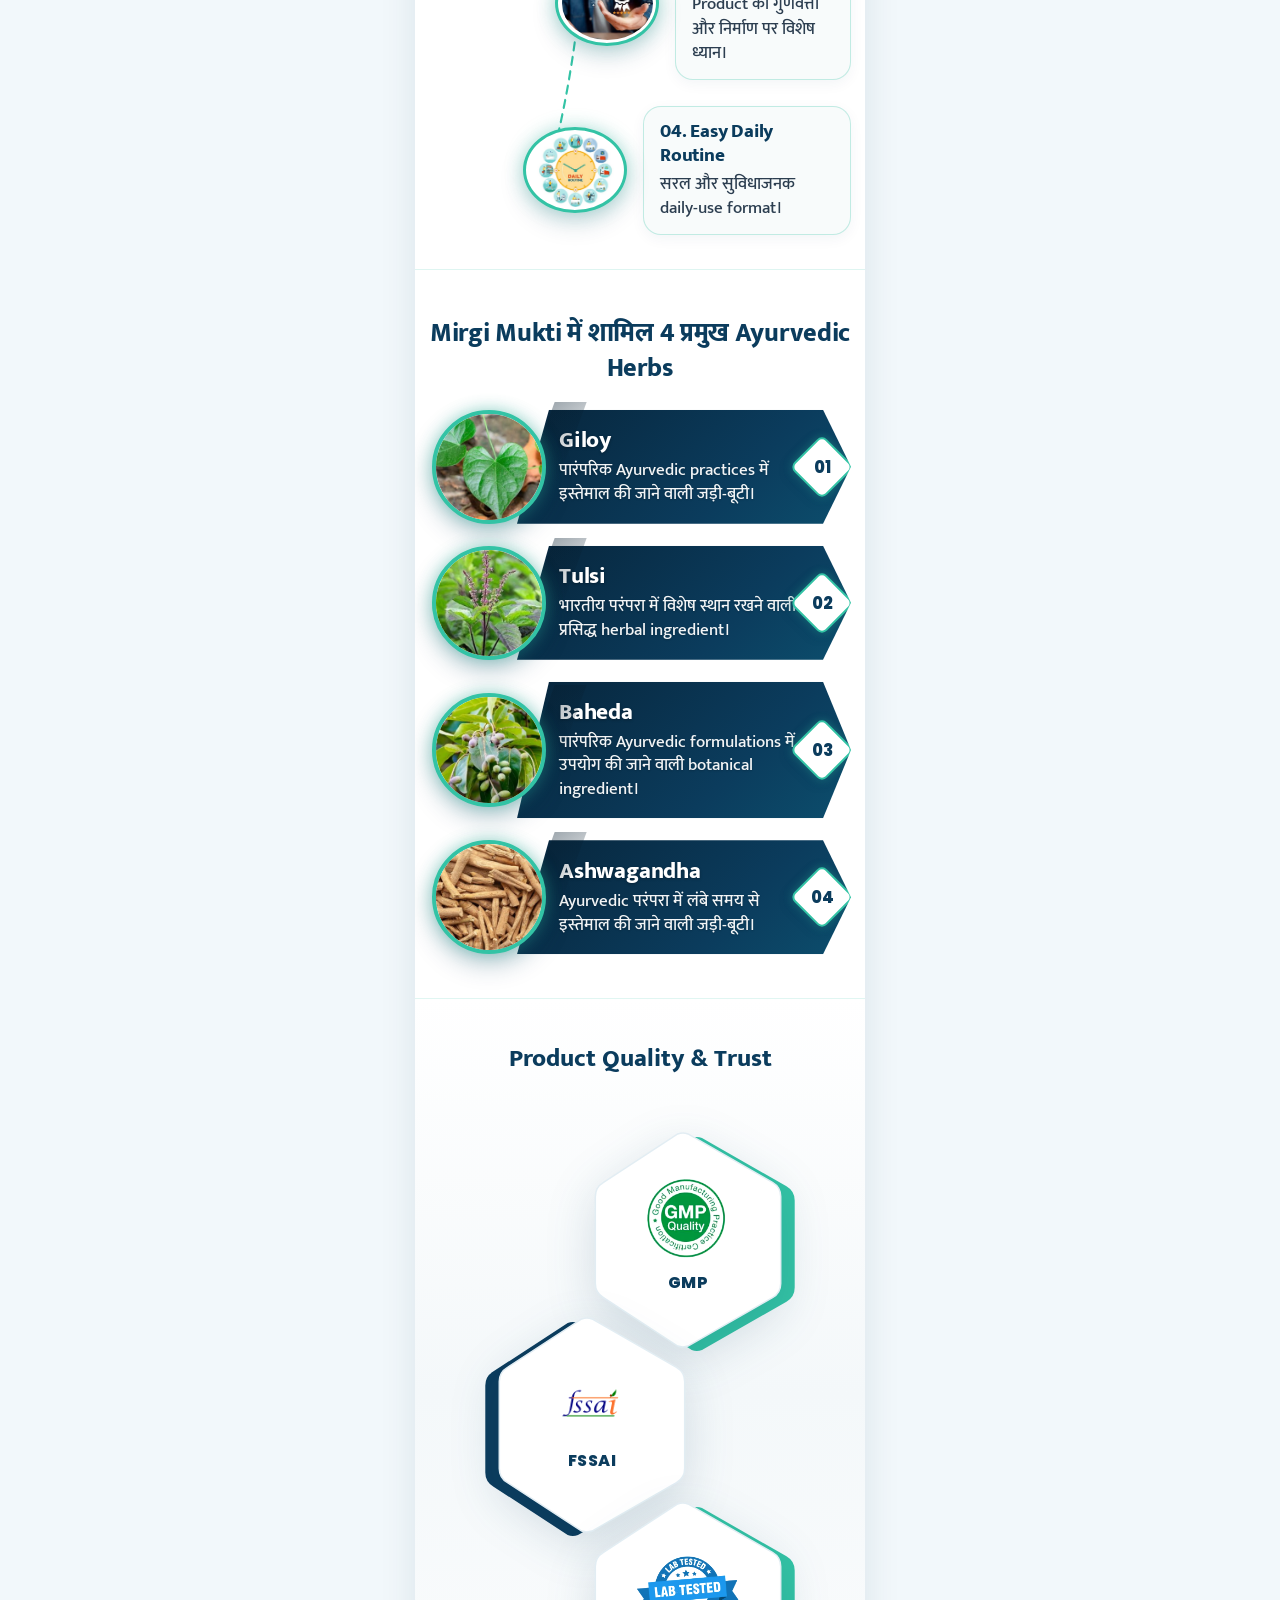
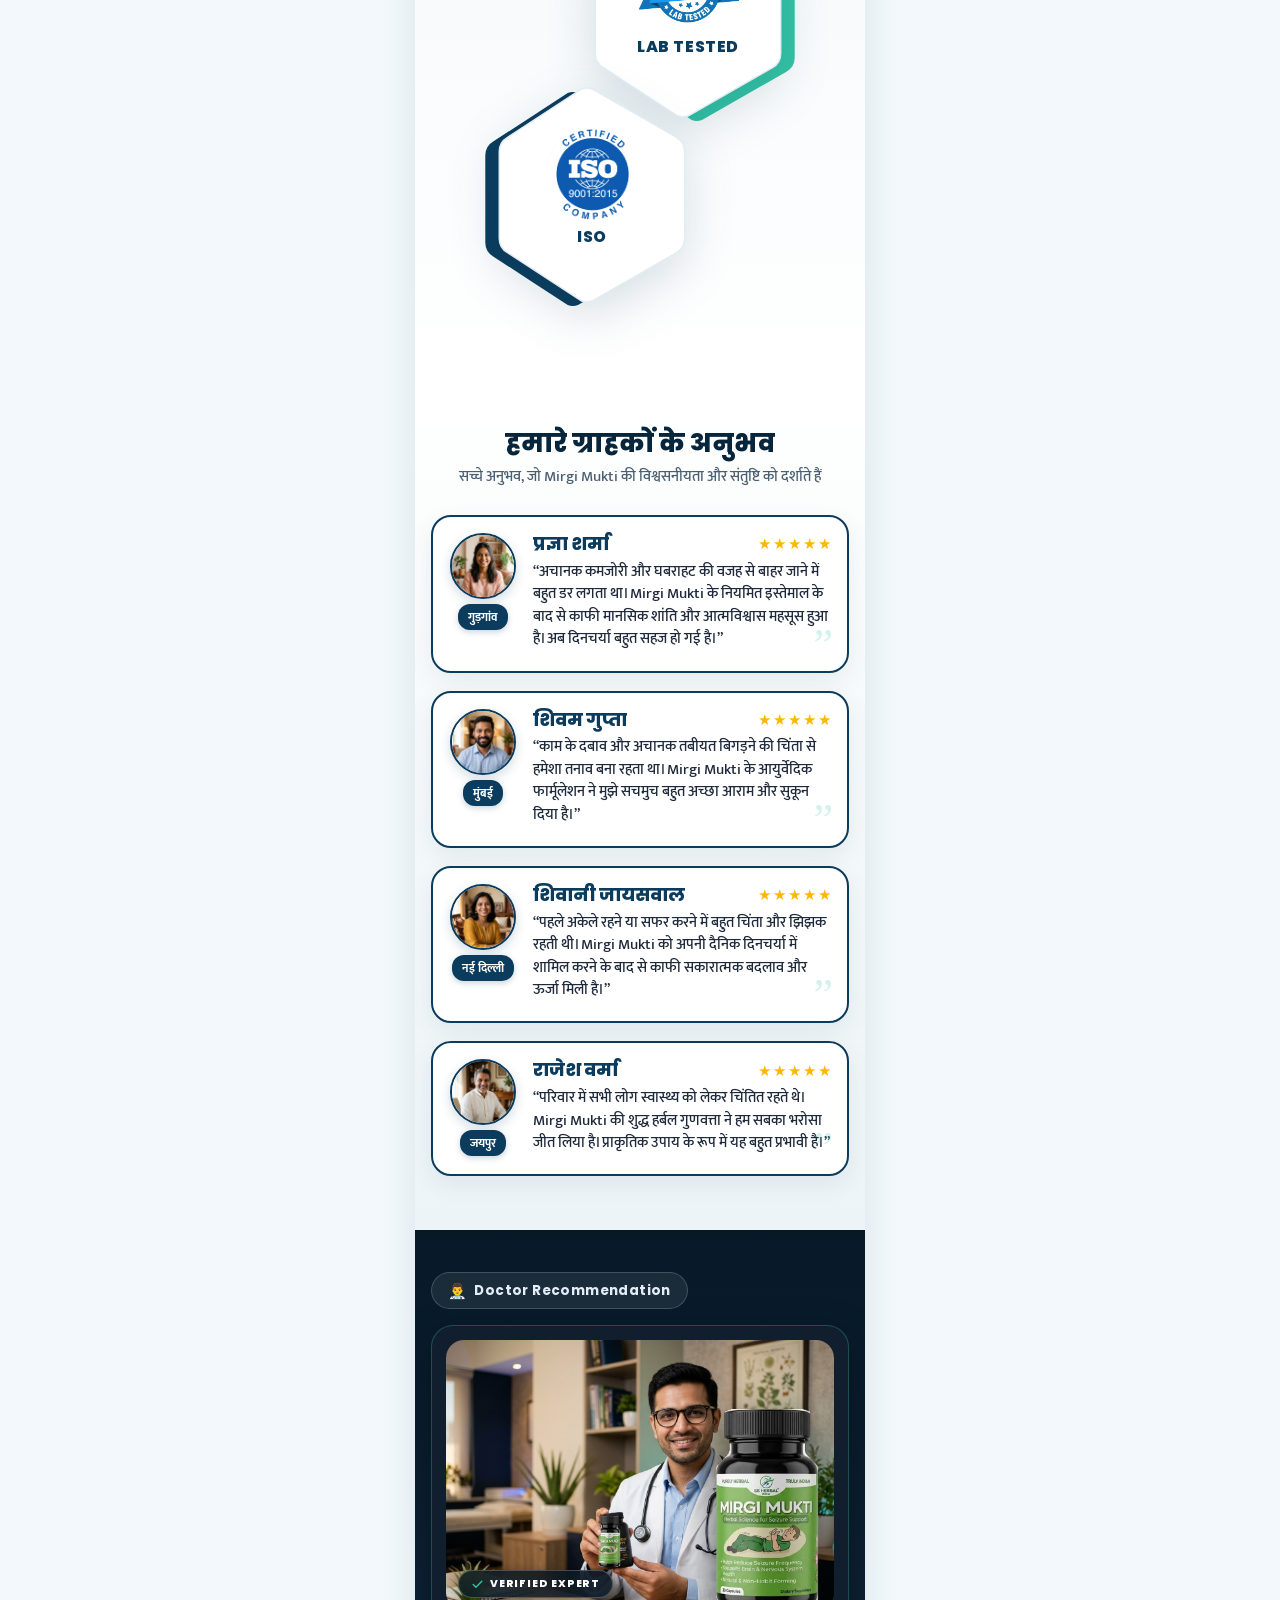
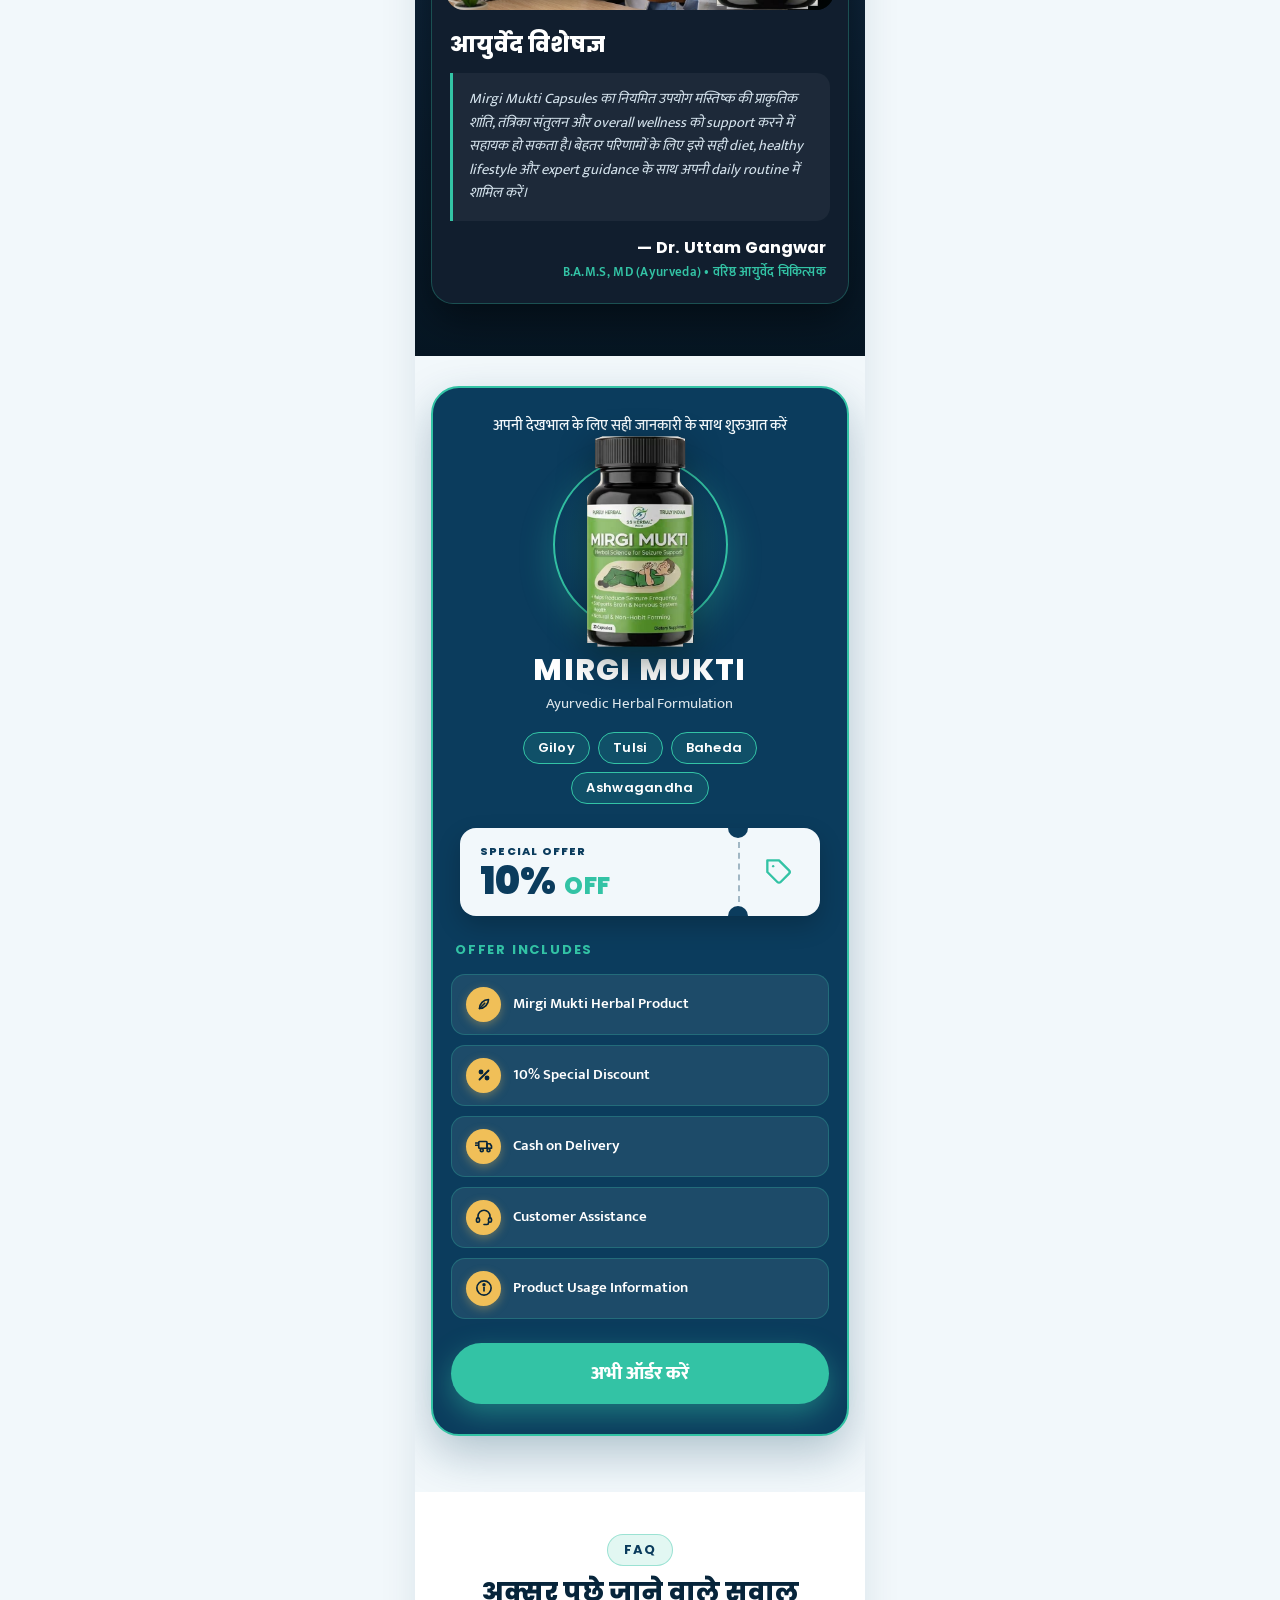
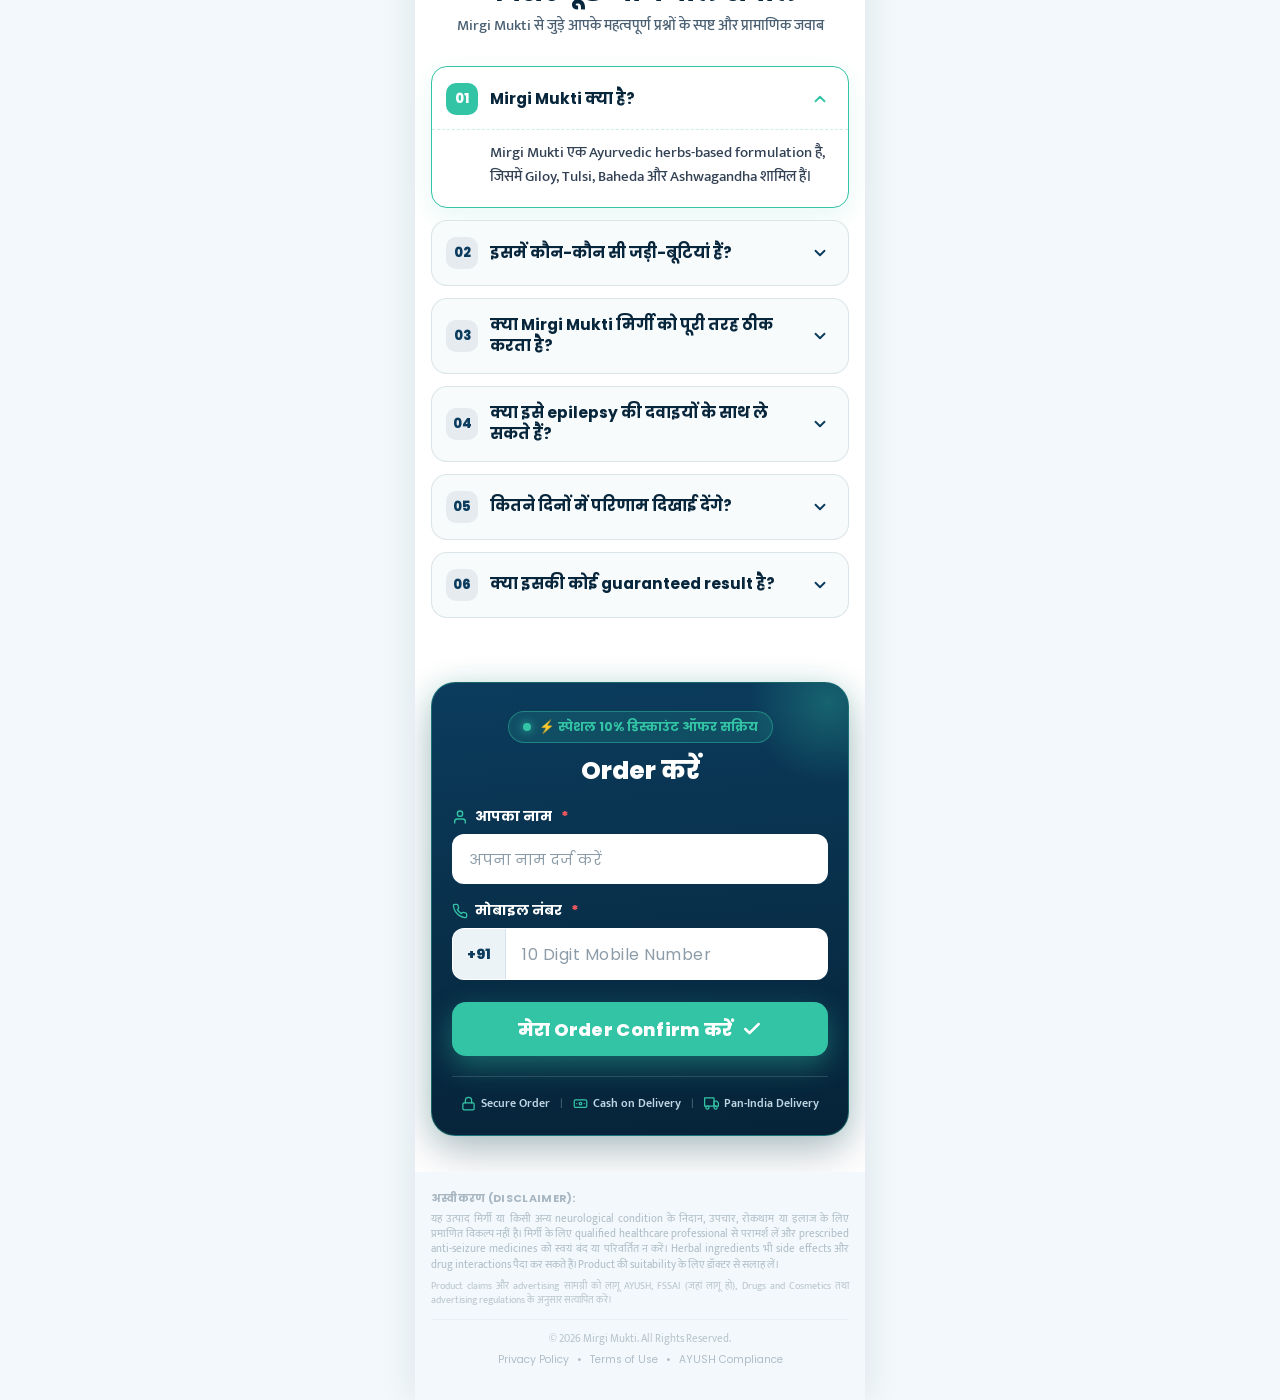
==== commit e70405c0: "Update hero banner with new image" ====
--- a/index.html
+++ b/index.html
@@ -5,7 +5,7 @@
   <meta charset="UTF-8">
   <meta name="viewport" content="width=device-width, initial-scale=1.0">
   <title>Landing Page</title>
-  <link rel="stylesheet" href="css/style.css?v=clean_boxes_v3">
+  <link rel="stylesheet" href="css/style.css?v=subtle_clean_v2">
   <link rel="preconnect" href="https://fonts.googleapis.com">
   <link rel="preconnect" href="https://fonts.gstatic.com" crossorigin>
   <link
@@ -229,7 +229,7 @@
           <div class="feature-node-item node-pos-1">
             <div class="feature-node-circle">
               <img src="assets/feat-01-ayurvedic-hd.jpg?v=3" alt="Ayurvedic Approach" class="feature-node-img">
-              <span class="node-num-badge">01</span>
+              <!-- <span class="node-num-badge">01</span> -->
             </div>
             <div class="feature-node-content">
               <h3 class="feature-node-title">01. Ayurvedic Approach</h3>
@@ -241,7 +241,7 @@
           <div class="feature-node-item node-pos-2">
             <div class="feature-node-circle">
               <img src="assets/feat-02-herbal-hd.jpg?v=3" alt="Herbal Composition" class="feature-node-img">
-              <span class="node-num-badge">02</span>
+              <!-- <span class="node-num-badge">02</span> -->
             </div>
             <div class="feature-node-content">
               <h3 class="feature-node-title">02. Herbal Composition</h3>
@@ -253,7 +253,7 @@
           <div class="feature-node-item node-pos-3">
             <div class="feature-node-circle">
               <img src="assets/feat-03-quality-hd.jpg?v=3" alt="Quality Assurance" class="feature-node-img">
-              <span class="node-num-badge">03</span>
+              <!-- <span class="node-num-badge">03</span> -->
             </div>
             <div class="feature-node-content">
               <h3 class="feature-node-title">03. Quality Assurance</h3>
@@ -265,7 +265,7 @@
           <div class="feature-node-item node-pos-4">
             <div class="feature-node-circle">
               <img src="assets/feat-04-routine-hd.jpg?v=3" alt="Easy Daily Routine" class="feature-node-img">
-              <span class="node-num-badge">04</span>
+              <!-- <span class="node-num-badge">04</span> -->
             </div>
             <div class="feature-node-content">
               <h3 class="feature-node-title">04. Easy Daily Routine</h3>
@@ -300,7 +300,7 @@
           </div>
           <div class="ribbon-body">
             <div class="ribbon-text-content">
-              <h3 class="ribbon-title">01. Giloy</h3>
+              <h3 class="ribbon-title">Giloy</h3>
               <p class="ribbon-desc">पारंपरिक Ayurvedic practices में इस्तेमाल की जाने वाली जड़ी-बूटी।</p>
             </div>
             <div class="ribbon-diamond-badge">
@@ -319,7 +319,7 @@
           </div>
           <div class="ribbon-body">
             <div class="ribbon-text-content">
-              <h3 class="ribbon-title">02. Tulsi</h3>
+              <h3 class="ribbon-title">Tulsi</h3>
               <p class="ribbon-desc">भारतीय परंपरा में विशेष स्थान रखने वाली प्रसिद्ध herbal ingredient।</p>
             </div>
             <div class="ribbon-diamond-badge">
@@ -338,7 +338,7 @@
           </div>
           <div class="ribbon-body">
             <div class="ribbon-text-content">
-              <h3 class="ribbon-title">03. Baheda</h3>
+              <h3 class="ribbon-title">Baheda</h3>
               <p class="ribbon-desc">पारंपरिक Ayurvedic formulations में उपयोग की जाने वाली botanical ingredient।</p>
             </div>
             <div class="ribbon-diamond-badge">
@@ -357,7 +357,7 @@
           </div>
           <div class="ribbon-body">
             <div class="ribbon-text-content">
-              <h3 class="ribbon-title">04. Ashwagandha</h3>
+              <h3 class="ribbon-title">Ashwagandha</h3>
               <p class="ribbon-desc">Ayurvedic परंपरा में लंबे समय से इस्तेमाल की जाने वाली जड़ी-बूटी।</p>
             </div>
             <div class="ribbon-diamond-badge">
@@ -399,7 +399,7 @@
               fill="#FFFFFF" stroke="#E2EDF3" stroke-width="1.5" />
           </svg>
           <div class="hex-content">
-            <div class="hex-badge-box">
+            <div class="hex-badge-box badge-box-gmp">
               <img src="assets/cert1.avif" alt="GMP" class="hex-badge-img">
             </div>
             <h3 class="hex-card-title">GMP</h3>
@@ -421,8 +421,8 @@
               fill="#FFFFFF" stroke="#E2EDF3" stroke-width="1.5" />
           </svg>
           <div class="hex-content">
-            <div class="hex-badge-box">
-              <img src="assets/cert3.avif" alt="FSSAI / AYUSH" class="hex-badge-img">
+            <div class="hex-badge-box badge-box-fssai">
+              <img src="assets/cert3.avif" alt="FSSAI" class="hex-badge-img">
             </div>
             <h3 class="hex-card-title">FSSAI</h3>
           </div>
@@ -443,7 +443,7 @@
               fill="#FFFFFF" stroke="#E2EDF3" stroke-width="1.5" />
           </svg>
           <div class="hex-content">
-            <div class="hex-badge-box">
+            <div class="hex-badge-box badge-box-lab">
               <img src="assets/cert4.avif" alt="LAB TESTED" class="hex-badge-img">
             </div>
             <h3 class="hex-card-title">LAB TESTED</h3>
@@ -465,7 +465,7 @@
               fill="#FFFFFF" stroke="#E2EDF3" stroke-width="1.5" />
           </svg>
           <div class="hex-content">
-            <div class="hex-badge-box">
+            <div class="hex-badge-box badge-box-iso">
               <img src="assets/iso.avif" alt="ISO" class="hex-badge-img">
             </div>
             <h3 class="hex-card-title">ISO</h3>
@@ -475,6 +475,606 @@
       </div>
 
     </section>
+
+
+    <!-- 7. CUSTOMER EXPERIENCES SECTION -->
+    <section class="customer-reviews-section" id="customerReviewsSection">
+
+      <!-- Section Header -->
+      <div class="reviews-header">
+        <!-- <span class="reviews-pill-tag">Customer Experiences</span> -->
+        <h2 class="reviews-main-title">हमारे ग्राहकों के अनुभव</h2>
+        <p class="reviews-sub-title">सच्चे अनुभव, जो Mirgi Mukti की विश्वसनीयता और संतुष्टि को दर्शाते हैं</p>
+      </div>
+
+      <!-- Reviews Cards List -->
+      <div class="reviews-cards-list">
+
+        <!-- Review Card 1: Pragya Sharma -->
+        <div class="review-card-item">
+          <!-- Left Column: Avatar & City Badge -->
+          <div class="review-left-col">
+            <div class="review-avatar-circle">
+              <img src="assets/review-user-01.jpg" alt="प्रज्ञा शर्मा" class="review-avatar-img">
+            </div>
+            <div class="review-city-badge">गुड़गांव</div>
+          </div>
+
+          <!-- Right Column: Content -->
+          <div class="review-right-col">
+            <div class="review-author-row">
+              <h3 class="review-author-name">प्रज्ञा शर्मा</h3>
+              <div class="review-stars-box" aria-label="5 out of 5 stars">
+                ★★★★★
+              </div>
+            </div>
+            <p class="review-text-content">
+              “अचानक कमजोरी और घबराहट की वजह से बाहर जाने में बहुत डर लगता था। Mirgi Mukti के नियमित इस्तेमाल के बाद से
+              काफी मानसिक शांति और आत्मविश्वास महसूस हुआ है। अब दिनचर्या बहुत सहज हो गई है।”
+            </p>
+            <span class="review-quote-watermark">”</span>
+          </div>
+        </div>
+
+        <!-- Review Card 2: Shivam Gupta -->
+        <div class="review-card-item">
+          <!-- Left Column: Avatar & City Badge -->
+          <div class="review-left-col">
+            <div class="review-avatar-circle">
+              <img src="assets/review-user-02.jpg" alt="शिवम गुप्ता" class="review-avatar-img">
+            </div>
+            <div class="review-city-badge">मुंबई</div>
+          </div>
+
+          <!-- Right Column: Content -->
+          <div class="review-right-col">
+            <div class="review-author-row">
+              <h3 class="review-author-name">शिवम गुप्ता</h3>
+              <div class="review-stars-box" aria-label="5 out of 5 stars">
+                ★★★★★
+              </div>
+            </div>
+            <p class="review-text-content">
+              “काम के दबाव और अचानक तबीयत बिगड़ने की चिंता से हमेशा तनाव बना रहता था। Mirgi Mukti के आयुर्वेदिक
+              फार्मूलेशन ने मुझे सचमुच बहुत अच्छा आराम और सुकून दिया है।”
+            </p>
+            <span class="review-quote-watermark">”</span>
+          </div>
+        </div>
+
+        <!-- Review Card 3: Shivani Jaiswal -->
+        <div class="review-card-item">
+          <!-- Left Column: Avatar & City Badge -->
+          <div class="review-left-col">
+            <div class="review-avatar-circle">
+              <img src="assets/review-user-03.jpg" alt="शिवानी जायसवाल" class="review-avatar-img">
+            </div>
+            <div class="review-city-badge">नई दिल्ली</div>
+          </div>
+
+          <!-- Right Column: Content -->
+          <div class="review-right-col">
+            <div class="review-author-row">
+              <h3 class="review-author-name">शिवानी जायसवाल</h3>
+              <div class="review-stars-box" aria-label="5 out of 5 stars">
+                ★★★★★
+              </div>
+            </div>
+            <p class="review-text-content">
+              “पहले अकेले रहने या सफर करने में बहुत चिंता और झिझक रहती थी। Mirgi Mukti को अपनी दैनिक दिनचर्या में शामिल
+              करने के बाद से काफी सकारात्मक बदलाव और ऊर्जा मिली है।”
+            </p>
+            <span class="review-quote-watermark">”</span>
+          </div>
+        </div>
+
+        <!-- Review Card 4: Rajesh Verma -->
+        <div class="review-card-item">
+          <!-- Left Column: Avatar & City Badge -->
+          <div class="review-left-col">
+            <div class="review-avatar-circle">
+              <img src="assets/review-user-04.jpg" alt="राजेश वर्मा" class="review-avatar-img">
+            </div>
+            <div class="review-city-badge">जयपुर</div>
+          </div>
+
+          <!-- Right Column: Content -->
+          <div class="review-right-col">
+            <div class="review-author-row">
+              <h3 class="review-author-name">राजेश वर्मा</h3>
+              <div class="review-stars-box" aria-label="5 out of 5 stars">
+                ★★★★★
+              </div>
+            </div>
+            <p class="review-text-content">
+              “परिवार में सभी लोग स्वास्थ्य को लेकर चिंतित रहते थे। Mirgi Mukti की शुद्ध हर्बल गुणवत्ता ने हम सबका भरोसा
+              जीत लिया है। प्राकृतिक उपाय के रूप में यह बहुत प्रभावी है।”
+            </p>
+            <span class="review-quote-watermark">”</span>
+          </div>
+        </div>
+
+      </div>
+
+    </section>
+
+
+    <!-- 8. DOCTOR RECOMMENDATION SECTION -->
+    <section class="doctor-rec-section" id="doctorRecSection">
+
+      <!-- Top Pill Tag -->
+      <div class="doctor-pill-wrapper">
+        <span class="doctor-pill-badge">
+          <span class="doctor-pill-icon">👨‍⚕️</span> Doctor Recommendation
+        </span>
+      </div>
+
+      <!-- Main Showcase Container -->
+      <div class="doctor-showcase-card">
+
+        <!-- Doctor & Product Visual Frame -->
+        <div class="doctor-visual-frame">
+          <img src="assets/doctor-recommendation.jpg?v=mirgi_bottle_exact_v3"
+            alt="Dr. Uttam Gangwar - आयुर्वेद विशेषज्ञ" class="doctor-main-img">
+
+          <!-- Foreground 3D Product Bottle (Matching reference image) -->
+          <div class="doctor-bottle-overlay">
+            <img src="assets/real-bottle-clean-hd.png" alt="Mirgi Mukti Capsules" class="doctor-overlay-bottle-img">
+          </div>
+
+          <!-- Verified Expert Badge -->
+          <div class="doctor-verified-badge">
+            <svg class="verified-check-icon" viewBox="0 0 24 24" width="13" height="13" fill="none"
+              stroke="currentColor" stroke-width="2.5" stroke-linecap="round" stroke-linejoin="round">
+              <path d="M20 6L9 17l-5-5"></path>
+            </svg>
+            <span>VERIFIED EXPERT</span>
+          </div>
+        </div>
+
+        <!-- Doctor Details & Recommendation Body -->
+        <div class="doctor-content-block">
+          <h3 class="doctor-specialty-title">आयुर्वेद विशेषज्ञ</h3>
+
+          <!-- Quote Callout Box with Left Accent Line -->
+          <div class="doctor-quote-box">
+            <p class="doctor-quote-text">
+              <em>Mirgi Mukti Capsules का नियमित उपयोग मस्तिष्क की प्राकृतिक शांति, तंत्रिका संतुलन और overall wellness
+                को support करने में सहायक हो सकता है। बेहतर परिणामों के लिए इसे सही diet, healthy lifestyle और expert
+                guidance के साथ अपनी daily routine में शामिल करें।</em>
+            </p>
+          </div>
+
+          <!-- Doctor Signature & Credentials -->
+          <div class="doctor-signature-row">
+            <div class="doctor-name-tag">— Dr. Uttam Gangwar</div>
+            <div class="doctor-degree-tag">B.A.M.S, MD (Ayurveda) • वरिष्ठ आयुर्वेद चिकित्सक</div>
+          </div>
+        </div>
+
+      </div>
+
+    </section>
+
+
+    <!-- 9. SPECIAL OFFER & PRODUCT SHOWCASE SECTION -->
+    <section class="offer-cta-section" id="offerCtaSection">
+
+      <!-- Luxury Dark Card Container -->
+      <div class="offer-luxury-card">
+
+        <!-- Top Encouraging Subtitle -->
+        <p class="offer-top-subtitle">अपनी देखभाल के लिए सही जानकारी के साथ शुरुआत करें</p>
+
+        <!-- Product Image Spotlight Circle -->
+        <div class="offer-product-spotlight">
+          <div class="offer-spotlight-circle">
+            <img src="assets/real-bottle-clean-hd.png" alt="Mirgi Mukti Capsules" class="offer-product-bottle-img">
+          </div>
+        </div>
+
+        <!-- Introducing Tag & Titles -->
+        <div class="offer-title-wrap">
+          <!-- <span class="offer-intro-tag">INTRODUCING</span> -->
+          <h2 class="offer-product-title">MIRGI MUKTI</h2>
+          <p class="offer-product-tagline">Ayurvedic Herbal Formulation</p>
+        </div>
+
+        <!-- 4 Herbal Ingredient Pills -->
+        <div class="offer-herbal-pills">
+          <span class="offer-herb-pill">Giloy</span>
+          <span class="offer-herb-pill">Tulsi</span>
+          <span class="offer-herb-pill">Baheda</span>
+          <span class="offer-herb-pill">Ashwagandha</span>
+        </div>
+
+        <!-- Special Offer Ticket Coupon Box -->
+        <div class="offer-ticket-coupon">
+          <!-- Ticket Left Body -->
+          <div class="ticket-left-body">
+            <span class="ticket-small-label">SPECIAL OFFER</span>
+            <div class="ticket-discount-row">
+              <span class="ticket-discount-num">10%</span>
+              <span class="ticket-discount-text">OFF</span>
+            </div>
+          </div>
+
+          <!-- Perforated Divider with Cutout Notches -->
+          <div class="ticket-divider-wrap">
+            <span class="ticket-notch notch-top"></span>
+            <span class="ticket-dashed-line"></span>
+            <span class="ticket-notch notch-bottom"></span>
+          </div>
+
+          <!-- Ticket Right Stub -->
+          <div class="ticket-right-stub">
+            <div class="ticket-icon-box">
+              <svg viewBox="0 0 24 24" width="28" height="28" fill="none" stroke="currentColor" stroke-width="2"
+                stroke-linecap="round" stroke-linejoin="round">
+                <path d="M20.59 13.41l-7.17 7.17a2 2 0 0 1-2.83 0L2 12V2h10l8.59 8.59a2 2 0 0 1 0 2.82z"></path>
+                <line x1="7" y1="7" x2="7.01" y2="7"></line>
+              </svg>
+            </div>
+          </div>
+        </div>
+
+        <!-- Offer Includes Header -->
+        <h4 class="offer-includes-heading">OFFER INCLUDES</h4>
+
+        <!-- 5 Checklist Feature Items -->
+        <div class="offer-features-list">
+
+          <!-- 1. Mirgi Mukti Herbal Product (Leaf Icon) -->
+          <div class="offer-feature-item">
+            <div class="feature-check-icon">
+              <svg viewBox="0 0 24 24" width="18" height="18" fill="none" stroke="currentColor" stroke-width="2.2"
+                stroke-linecap="round" stroke-linejoin="round">
+                <path d="M6 18c0-6 5-12 12-12 0 6-5 12-12 12Z"></path>
+                <path d="M6 18l7-7"></path>
+              </svg>
+            </div>
+            <span class="feature-item-text">Mirgi Mukti Herbal Product</span>
+          </div>
+
+          <!-- 2. 10% Special Discount (% Icon) -->
+          <div class="offer-feature-item">
+            <div class="feature-check-icon">
+              <svg viewBox="0 0 24 24" width="18" height="18" fill="none" stroke="currentColor" stroke-width="2.5"
+                stroke-linecap="round" stroke-linejoin="round">
+                <line x1="18" y1="6" x2="6" y2="18"></line>
+                <circle cx="8" cy="8" r="2" fill="currentColor"></circle>
+                <circle cx="16" cy="16" r="2" fill="currentColor"></circle>
+              </svg>
+            </div>
+            <span class="feature-item-text">10% Special Discount</span>
+          </div>
+
+          <!-- 3. Cash on Delivery (Delivery Truck Icon) -->
+          <div class="offer-feature-item">
+            <div class="feature-check-icon">
+              <svg viewBox="0 0 24 24" width="18" height="18" fill="none" stroke="currentColor" stroke-width="2.2"
+                stroke-linecap="round" stroke-linejoin="round">
+                <rect x="5" y="6" width="11" height="9" rx="1"></rect>
+                <path d="M16 9h4l2 3v3h-6V9z"></path>
+                <circle cx="9" cy="17.5" r="2"></circle>
+                <circle cx="18" cy="17.5" r="2"></circle>
+                <line x1="1" y1="8" x2="3.5" y2="8"></line>
+                <line x1="0" y1="11" x2="3.5" y2="11"></line>
+              </svg>
+            </div>
+            <span class="feature-item-text">Cash on Delivery</span>
+          </div>
+
+          <!-- 4. Customer Assistance (Headset Icon) -->
+          <div class="offer-feature-item">
+            <div class="feature-check-icon">
+              <svg viewBox="0 0 24 24" width="18" height="18" fill="none" stroke="currentColor" stroke-width="2.2"
+                stroke-linecap="round" stroke-linejoin="round">
+                <path d="M4 14v-3a8 8 0 0 1 16 0v3"></path>
+                <rect x="2" y="13" width="4" height="6" rx="2"></rect>
+                <rect x="18" y="13" width="4" height="6" rx="2"></rect>
+                <path d="M18 19v1a2 2 0 0 1-2 2h-4"></path>
+              </svg>
+            </div>
+            <span class="feature-item-text">Customer Assistance</span>
+          </div>
+
+          <!-- 5. Product Usage Information (Info (i) Icon) -->
+          <div class="offer-feature-item">
+            <div class="feature-check-icon">
+              <svg viewBox="0 0 24 24" width="18" height="18" fill="none" stroke="currentColor" stroke-width="2.2"
+                stroke-linecap="round" stroke-linejoin="round">
+                <circle cx="12" cy="12" r="9.5"></circle>
+                <line x1="12" y1="11" x2="12" y2="16"></line>
+                <circle cx="12" cy="7.5" r="1.2" fill="currentColor"></circle>
+              </svg>
+            </div>
+            <span class="feature-item-text">Product Usage Information</span>
+          </div>
+
+        </div>
+
+        <!-- Big CTA Button -->
+        <a href="#orderForm" class="offer-main-cta-btn">
+          <span>अभी ऑर्डर करें</span>
+        </a>
+
+      </div>
+
+    </section>
+
+
+    <!-- 10. FAQ SECTION -->
+    <section class="faq-section" id="faqSection">
+
+      <!-- Section Header -->
+      <div class="faq-header">
+        <span class="faq-pill-tag">FAQ</span>
+        <h2 class="faq-main-title">अक्सर पूछे जाने वाले सवाल</h2>
+        <p class="faq-sub-title">Mirgi Mukti से जुड़े आपके महत्वपूर्ण प्रश्नों के स्पष्ट और प्रामाणिक जवाब</p>
+      </div>
+
+      <!-- FAQ Accordion List -->
+      <div class="faq-accordion-list">
+
+        <!-- FAQ Item 1 -->
+        <details class="faq-item" open>
+          <summary class="faq-question">
+            <span class="faq-num-badge">01</span>
+            <span class="faq-q-text">Mirgi Mukti क्या है?</span>
+            <span class="faq-toggle-icon">
+              <svg viewBox="0 0 24 24" width="18" height="18" fill="none" stroke="currentColor" stroke-width="2.5"
+                stroke-linecap="round" stroke-linejoin="round">
+                <polyline points="6 9 12 15 18 9"></polyline>
+              </svg>
+            </span>
+          </summary>
+          <div class="faq-answer">
+            <p>Mirgi Mukti एक Ayurvedic herbs-based formulation है, जिसमें Giloy, Tulsi, Baheda और Ashwagandha शामिल
+              हैं।</p>
+          </div>
+        </details>
+
+        <!-- FAQ Item 2 -->
+        <details class="faq-item">
+          <summary class="faq-question">
+            <span class="faq-num-badge">02</span>
+            <span class="faq-q-text">इसमें कौन-कौन सी जड़ी-बूटियां हैं?</span>
+            <span class="faq-toggle-icon">
+              <svg viewBox="0 0 24 24" width="18" height="18" fill="none" stroke="currentColor" stroke-width="2.5"
+                stroke-linecap="round" stroke-linejoin="round">
+                <polyline points="6 9 12 15 18 9"></polyline>
+              </svg>
+            </span>
+          </summary>
+          <div class="faq-answer">
+            <p>इसमें Giloy, Tulsi, Baheda और Ashwagandha शामिल हैं।</p>
+          </div>
+        </details>
+
+        <!-- FAQ Item 3 -->
+        <details class="faq-item">
+          <summary class="faq-question">
+            <span class="faq-num-badge">03</span>
+            <span class="faq-q-text">क्या Mirgi Mukti मिर्गी को पूरी तरह ठीक करता है?</span>
+            <span class="faq-toggle-icon">
+              <svg viewBox="0 0 24 24" width="18" height="18" fill="none" stroke="currentColor" stroke-width="2.5"
+                stroke-linecap="round" stroke-linejoin="round">
+                <polyline points="6 9 12 15 18 9"></polyline>
+              </svg>
+            </span>
+          </summary>
+          <div class="faq-answer">
+            <p>मिर्गी एक neurological condition है। इसके लिए उचित medical evaluation और evidence-based treatment जरूरी
+              है। Mirgi Mukti को मिर्गी के इलाज या cure के रूप में प्रस्तुत नहीं किया जाता।</p>
+          </div>
+        </details>
+
+        <!-- FAQ Item 4 -->
+        <details class="faq-item">
+          <summary class="faq-question">
+            <span class="faq-num-badge">04</span>
+            <span class="faq-q-text">क्या इसे epilepsy की दवाइयों के साथ ले सकते हैं?</span>
+            <span class="faq-toggle-icon">
+              <svg viewBox="0 0 24 24" width="18" height="18" fill="none" stroke="currentColor" stroke-width="2.5"
+                stroke-linecap="round" stroke-linejoin="round">
+                <polyline points="6 9 12 15 18 9"></polyline>
+              </svg>
+            </span>
+          </summary>
+          <div class="faq-answer">
+            <p>यदि आप पहले से anti-seizure medicines ले रहे हैं, तो किसी भी herbal product को शुरू करने से पहले अपने
+              treating doctor से सलाह लें।</p>
+          </div>
+        </details>
+
+        <!-- FAQ Item 5 -->
+        <details class="faq-item">
+          <summary class="faq-question">
+            <span class="faq-num-badge">05</span>
+            <span class="faq-q-text">कितने दिनों में परिणाम दिखाई देंगे?</span>
+            <span class="faq-toggle-icon">
+              <svg viewBox="0 0 24 24" width="18" height="18" fill="none" stroke="currentColor" stroke-width="2.5"
+                stroke-linecap="round" stroke-linejoin="round">
+                <polyline points="6 9 12 15 18 9"></polyline>
+              </svg>
+            </span>
+          </summary>
+          <div class="faq-answer">
+            <p>Mirgi Mukti के लिए मिर्गी के दौरे कम करने या किसी निश्चित समय में परिणाम मिलने का प्रमाणित दावा उपलब्ध
+              नहीं है।</p>
+          </div>
+        </details>
+
+        <!-- FAQ Item 6 -->
+        <details class="faq-item">
+          <summary class="faq-question">
+            <span class="faq-num-badge">06</span>
+            <span class="faq-q-text">क्या इसकी कोई guaranteed result है?</span>
+            <span class="faq-toggle-icon">
+              <svg viewBox="0 0 24 24" width="18" height="18" fill="none" stroke="currentColor" stroke-width="2.5"
+                stroke-linecap="round" stroke-linejoin="round">
+                <polyline points="6 9 12 15 18 9"></polyline>
+              </svg>
+            </span>
+          </summary>
+          <div class="faq-answer">
+            <p>नहीं। किसी भी निश्चित medical outcome या guaranteed result का दावा नहीं किया जाता।</p>
+          </div>
+        </details>
+
+      </div>
+
+    </section>
+
+
+    <!-- ==============================================
+         SECTION 11: ORDER FORM (अपना Mirgi Mukti Order करें)
+         ============================================== -->
+    <section class="order-form-section" id="orderForm">
+      <div class="order-form-card">
+
+        <!-- Form Header Badge & Title -->
+        <div class="order-card-header">
+          <div class="order-deal-pill">
+            <span class="pill-badge-pulse"></span>
+            <span>⚡ स्पेशल 10% डिस्काउंट ऑफर सक्रिय</span>
+          </div>
+          <h2 class="order-form-title">Order करें</h2>
+        </div>
+
+        <!-- The Order Form -->
+        <form class="order-actual-form" id="actualOrderForm" onsubmit="handleOrderSubmit(event)">
+
+          <!-- Field 1: Name -->
+          <div class="form-group">
+            <label for="userName" class="form-label">
+              <svg viewBox="0 0 24 24" width="16" height="16" fill="none" stroke="currentColor" stroke-width="2"
+                stroke-linecap="round" stroke-linejoin="round">
+                <path d="M20 21v-2a4 4 0 0 0-4-4H8a4 4 0 0 0-4 4v2"></path>
+                <circle cx="12" cy="7" r="4"></circle>
+              </svg>
+              <span>आपका नाम</span>
+              <span class="required-star">*</span>
+            </label>
+            <div class="input-wrapper">
+              <input type="text" id="userName" name="userName" class="form-control" placeholder="अपना नाम दर्ज करें"
+                required autocomplete="name">
+            </div>
+          </div>
+
+          <!-- Field 2: Mobile Number -->
+          <div class="form-group">
+            <label for="userPhone" class="form-label">
+              <svg viewBox="0 0 24 24" width="16" height="16" fill="none" stroke="currentColor" stroke-width="2"
+                stroke-linecap="round" stroke-linejoin="round">
+                <path
+                  d="M22 16.92v3a2 2 0 0 1-2.18 2 19.79 19.79 0 0 1-8.63-3.07 19.5 19.5 0 0 1-6-6 19.79 19.79 0 0 1-3.07-8.67A2 2 0 0 1 4.11 2h3a2 2 0 0 1 2 1.72 12.84 12.84 0 0 0 .7 2.81 2 2 0 0 1-.45 2.11L8.09 9.91a16 16 0 0 0 6 6l1.27-1.27a2 2 0 0 1 2.11-.45 12.84 12.84 0 0 0 2.81.7A2 2 0 0 1 22 16.92z">
+                </path>
+              </svg>
+              <span>मोबाइल नंबर</span>
+              <span class="required-star">*</span>
+            </label>
+            <div class="input-wrapper phone-input-wrapper">
+              <span class="phone-country-code">+91</span>
+              <input type="tel" id="userPhone" name="userPhone" class="form-control phone-input"
+                placeholder="10 Digit Mobile Number" pattern="[0-9]{10}" maxlength="10" inputmode="numeric" required
+                autocomplete="tel">
+            </div>
+          </div>
+
+          <!-- CTA Button -->
+          <button type="submit" class="order-submit-btn" id="orderSubmitBtn">
+            <span class="btn-shine"></span>
+            <span class="btn-text">मेरा Order Confirm करें</span>
+            <svg class="btn-check-icon" viewBox="0 0 24 24" width="20" height="20" fill="none" stroke="currentColor"
+              stroke-width="2.5" stroke-linecap="round" stroke-linejoin="round">
+              <polyline points="20 6 9 17 4 12"></polyline>
+            </svg>
+          </button>
+
+          <!-- Success Alert Message (Shown on submit) -->
+          <div class="order-success-msg" id="orderSuccessMsg" style="display: none;">
+            <div class="success-icon-box">
+              <svg viewBox="0 0 24 24" width="28" height="28" fill="none" stroke="#33C3A5" stroke-width="3"
+                stroke-linecap="round" stroke-linejoin="round">
+                <polyline points="20 6 9 17 4 12"></polyline>
+              </svg>
+            </div>
+            <div class="success-text-box">
+              <h4>बधाई हो! आपका Order प्राप्त हो गया है।</h4>
+              <p>हमारी सपोर्ट टीम पुष्टि के लिए शीघ्र ही आपसे <strong id="confirmedPhone">+91-XXXXXXXXXX</strong> पर
+                संपर्क करेगी।</p>
+            </div>
+          </div>
+
+        </form>
+
+        <!-- Trust Badges Row -->
+        <div class="order-trust-row">
+          <div class="trust-item">
+            <svg viewBox="0 0 24 24" width="15" height="15" fill="none" stroke="currentColor" stroke-width="2"
+              stroke-linecap="round" stroke-linejoin="round">
+              <rect x="3" y="11" width="18" height="11" rx="2" ry="2"></rect>
+              <path d="M7 11V7a5 5 0 0 1 10 0v4"></path>
+            </svg>
+            <span>Secure Order</span>
+          </div>
+          <span class="trust-divider">|</span>
+          <div class="trust-item">
+            <svg viewBox="0 0 24 24" width="15" height="15" fill="none" stroke="currentColor" stroke-width="2"
+              stroke-linecap="round" stroke-linejoin="round">
+              <rect x="2" y="6" width="20" height="12" rx="2"></rect>
+              <circle cx="12" cy="12" r="2"></circle>
+              <path d="M6 12h.01M18 12h.01"></path>
+            </svg>
+            <span>Cash on Delivery</span>
+          </div>
+          <span class="trust-divider">|</span>
+          <div class="trust-item">
+            <svg viewBox="0 0 24 24" width="15" height="15" fill="none" stroke="currentColor" stroke-width="2"
+              stroke-linecap="round" stroke-linejoin="round">
+              <rect x="1" y="3" width="15" height="13"></rect>
+              <polygon points="16 8 20 8 23 11 23 16 16 16 16 8"></polygon>
+              <circle cx="5.5" cy="18.5" r="2.5"></circle>
+              <circle cx="18.5" cy="18.5" r="2.5"></circle>
+            </svg>
+            <span>Pan-India Delivery</span>
+          </div>
+        </div>
+
+      </div>
+    </section>
+
+    <!-- ==============================================
+         SECTION 12: DISCLAIMER & FOOTER
+         ============================================== -->
+    <footer class="site-footer invisible-disclaimer-mode" id="disclaimerSection">
+      <div class="disclaimer-subtle-wrap">
+        <p class="disclaimer-title-subtle">अस्वीकरण (Disclaimer):</p>
+        <p class="disclaimer-para-subtle">
+          यह उत्पाद मिर्गी या किसी अन्य neurological condition के निदान, उपचार, रोकथाम या इलाज के लिए प्रमाणित विकल्प
+          नहीं है। मिर्गी के लिए qualified healthcare professional से परामर्श लें और prescribed anti-seizure medicines
+          को स्वयं बंद या परिवर्तित न करें। Herbal ingredients भी side effects और drug interactions पैदा कर सकते हैं।
+          Product की suitability के लिए डॉक्टर से सलाह लें।
+        </p>
+        <p class="disclaimer-para-subtle legal-subtle">
+          Product claims और advertising सामग्री को लागू AYUSH, FSSAI (जहां लागू हो), Drugs and Cosmetics तथा advertising
+          regulations के अनुसार सत्यापित करें।
+        </p>
+
+        <div class="footer-subtle-bottom">
+          <p class="copyright-subtle">© 2026 Mirgi Mukti. All Rights Reserved.</p>
+          <div class="footer-links-subtle">
+            <span>Privacy Policy</span>
+            <span>•</span>
+            <span>Terms of Use</span>
+            <span>•</span>
+            <span>AYUSH Compliance</span>
+          </div>
+        </div>
+      </div>
+    </footer>
 
   </main>
 
--- a/css/style.css
+++ b/css/style.css
@@ -1,3 +1,7 @@
+html {
+  scroll-behavior: smooth;
+}
+
 @import url('https://fonts.googleapis.com/css2?family=Mukta:wght@400;500;600;700;800&family=Poppins:wght@300;400;500;600;700;800&family=Rozha+One&family=Tiro+Devanagari+Hindi:ital@0;1&display=swap');
 
 :root {
@@ -1385,20 +1389,24 @@
 .hex-content {
   position: relative;
   z-index: 3;
-  padding: 12px 10px 10px 10px;
+  padding: 8px 12px 14px 12px;
   display: flex;
   flex-direction: column;
   align-items: center;
   justify-content: center;
   width: 100%;
   height: 100%;
-}
-
-/* Prominent Certificate Logo Box (Large & Clear) */
+  box-sizing: border-box;
+  transform: translateY(-5px); /* Centers comfortably in the hexagon's wide zone */
+  /* Guarantee nothing inside can ever overlap or cut into the backplate */
+  clip-path: polygon(50% 3%, 95% 27%, 95% 73%, 50% 97%, 5% 73%, 5% 27%);
+}
+
+/* Prominent Certificate Logo Box (Harmonious & Balanced) */
 .hex-badge-box {
-  width: 148px;
-  height: 148px;
-  margin-bottom: 0px;
+  width: 110px;
+  height: 92px;
+  margin-bottom: 3px;
   display: flex;
   align-items: center;
   justify-content: center;
@@ -1410,28 +1418,93 @@
 }
 
 .hex-badge-img {
-  width: 100%;
-  height: 100%;
+  max-width: 100%;
+  max-height: 100%;
   object-fit: contain;
   display: block;
   mix-blend-mode: multiply; /* Removes any white rectangular background */
   filter: contrast(1.08);
-  transition: transform 0.3s ease;
+  transform: scale(var(--img-scale, 1));
+  transition: transform 0.3s cubic-bezier(0.16, 1, 0.3, 1);
+}
+
+/* Individual Badge Optical Sizing */
+/* 1. GMP: Round circular badge with zero square corners spilling into backplate */
+.badge-box-gmp {
+  width: 94px;
+  height: 94px;
+  border-radius: 50%;
+  overflow: hidden;
+  margin-bottom: 4px;
+  display: flex;
+  align-items: center;
+  justify-content: center;
+}
+.badge-box-gmp .hex-badge-img {
+  --img-scale: 1.18;
+  width: 100%;
+  height: 100%;
+  object-fit: cover;
+  border-radius: 50%;
+}
+
+/* 2. FSSAI: Constrained so the horizontal wordmark doesn't look oversized */
+.badge-box-fssai {
+  width: 105px;
+  height: 80px;
+  overflow: hidden;
+  margin-bottom: 4px;
+}
+.badge-box-fssai .hex-badge-img {
+  --img-scale: 0.90;
+  max-width: 95px;
+  max-height: 52px;
+}
+
+/* 3. LAB TESTED: Perfectly scaled so seal + title have plenty of room, zero clipping */
+.badge-box-lab {
+  width: 110px;
+  height: 84px;
+  margin-bottom: 3px;
+}
+.badge-box-lab .hex-badge-img {
+  --img-scale: 1.02;
+  max-width: 106px;
+  max-height: 78px;
+}
+
+/* 4. ISO: Balanced circular seal */
+.badge-box-iso {
+  width: 92px;
+  height: 92px;
+  border-radius: 50%;
+  overflow: hidden;
+  margin-bottom: 4px;
+  display: flex;
+  align-items: center;
+  justify-content: center;
+}
+.badge-box-iso .hex-badge-img {
+  --img-scale: 1.08;
+  width: 100%;
+  height: 100%;
+  object-fit: cover;
+  border-radius: 50%;
 }
 
 .hex-card-title {
   font-family: 'Poppins', sans-serif;
   color: var(--navy-primary);
-  font-size: 19px;
-  font-weight: 800;
-  letter-spacing: 0.8px;
-  margin: 5px 0 0 0;
+  font-size: 16px;
+  font-weight: 800;
+  letter-spacing: 0.6px;
+  margin: 3px 0 0 0;
   text-transform: uppercase;
   line-height: 1.2;
 }
 
 .hex-item-wrap:hover .hex-badge-img {
-  transform: scale(1.08);
+  transform: scale(calc(var(--img-scale, 1) * 1.05));
 }
 
 /* Hover effects */
@@ -1474,14 +1547,1654 @@
     margin-right: 88px;
   }
 
-  .hex-badge-box {
-    width: 132px;
-    height: 132px;
-    margin-bottom: 0px;
+  .badge-box-gmp {
+    width: 84px;
+    height: 84px;
+  }
+
+  .badge-box-iso {
+    width: 82px;
+    height: 82px;
+  }
+
+  .badge-box-lab {
+    width: 98px;
+    height: 74px;
+  }
+
+  .badge-box-fssai {
+    width: 95px;
+    height: 70px;
   }
 
   .hex-card-title {
-    font-size: 17px;
-    margin-top: 3px;
-  }
-}
+    font-size: 14.5px;
+    margin-top: 2px;
+  }
+}
+
+
+/* ==========================================
+   7. CUSTOMER EXPERIENCES (REVIEWS) SECTION
+   ========================================== */
+.customer-reviews-section {
+  position: relative;
+  width: 100%;
+  max-width: 450px;
+  margin: 0 auto;
+  padding: 42px 16px 54px 16px;
+  background: linear-gradient(180deg, #FFFFFF 0%, #F5F9FA 45%, #EDF4F7 100%);
+  box-sizing: border-box;
+}
+
+.reviews-header {
+  text-align: center;
+  margin-bottom: 26px;
+}
+
+.reviews-pill-tag {
+  display: inline-block;
+  padding: 5px 16px;
+  background: rgba(51, 195, 165, 0.14);
+  border: 1px solid rgba(51, 195, 165, 0.4);
+  border-radius: 50px;
+  color: var(--navy-primary, #0B3C5D);
+  font-size: 13px;
+  font-weight: 700;
+  letter-spacing: 0.8px;
+  text-transform: uppercase;
+  margin-bottom: 10px;
+  font-family: 'Poppins', sans-serif;
+}
+
+.reviews-main-title {
+  font-family: 'Poppins', 'Mukta', sans-serif;
+  font-size: 26px;
+  font-weight: 800;
+  color: #07253B;
+  margin: 0 0 8px 0;
+  line-height: 1.25;
+}
+
+.reviews-sub-title {
+  font-family: 'Mukta', sans-serif;
+  font-size: 14.5px;
+  color: #4A6072;
+  margin: 0;
+  line-height: 1.5;
+  font-weight: 500;
+}
+
+/* Reviews Cards List */
+.reviews-cards-list {
+  display: flex;
+  flex-direction: column;
+  gap: 18px;
+  width: 100%;
+  box-sizing: border-box;
+}
+
+/* Individual Review Card (Exact structure as reference) */
+.review-card-item {
+  background: #FFFFFF;
+  border: 2px solid var(--navy-primary, #0B3C5D);
+  border-radius: 20px;
+  padding: 16px 14px 14px 14px;
+  display: flex;
+  gap: 14px;
+  position: relative;
+  box-shadow: 0 8px 24px rgba(11, 60, 93, 0.08);
+  transition: transform 0.3s cubic-bezier(0.16, 1, 0.3, 1), box-shadow 0.3s ease;
+  box-sizing: border-box;
+  overflow: hidden;
+}
+
+.review-card-item:hover {
+  transform: translateY(-3px);
+  box-shadow: 0 14px 30px rgba(11, 60, 93, 0.14);
+}
+
+/* Left Column: Avatar & Location Badge */
+.review-left-col {
+  display: flex;
+  flex-direction: column;
+  align-items: center;
+  flex-shrink: 0;
+  width: 72px;
+}
+
+.review-avatar-circle {
+  width: 66px;
+  height: 66px;
+  border-radius: 50%;
+  overflow: hidden;
+  border: 2.5px solid var(--navy-primary, #0B3C5D);
+  box-shadow: 0 4px 12px rgba(11, 60, 93, 0.18);
+  background: #EEF3F6;
+}
+
+.review-avatar-img {
+  width: 100%;
+  height: 100%;
+  object-fit: cover;
+  display: block;
+}
+
+.review-city-badge {
+  margin-top: 5px;
+  background: var(--navy-primary, #0B3C5D);
+  color: #FFFFFF;
+  font-family: 'Mukta', sans-serif;
+  font-size: 12px;
+  font-weight: 700;
+  padding: 3px 10px;
+  border-radius: 12px;
+  text-align: center;
+  white-space: nowrap;
+  box-shadow: 0 2px 6px rgba(11, 60, 93, 0.22);
+}
+
+/* Right Column: Name, Stars, Review Text */
+.review-right-col {
+  flex: 1;
+  display: flex;
+  flex-direction: column;
+  min-width: 0;
+  position: relative;
+  padding-bottom: 6px;
+}
+
+.review-author-row {
+  display: flex;
+  justify-content: space-between;
+  align-items: center;
+  margin-bottom: 6px;
+  flex-wrap: wrap;
+  gap: 4px;
+}
+
+.review-author-name {
+  font-family: 'Poppins', 'Mukta', sans-serif;
+  font-size: 18px;
+  font-weight: 800;
+  color: var(--navy-primary, #0B3C5D);
+  margin: 0;
+  line-height: 1.2;
+}
+
+.review-stars-box {
+  color: #FFB800;
+  font-size: 15px;
+  letter-spacing: 2px;
+  line-height: 1;
+  flex-shrink: 0;
+}
+
+.review-text-content {
+  font-family: 'Mukta', sans-serif;
+  font-size: 14.5px;
+  line-height: 1.55;
+  color: #1E293B;
+  margin: 0;
+  font-weight: 500;
+}
+
+.review-quote-watermark {
+  position: absolute;
+  right: 0;
+  bottom: -10px;
+  font-size: 44px;
+  line-height: 1;
+  font-family: Georgia, serif;
+  color: var(--mint-accent, #33C3A5);
+  opacity: 0.22;
+  pointer-events: none;
+  user-select: none;
+}
+
+/* Responsive adjustment for extra small screens */
+@media (max-width: 380px) {
+  .reviews-main-title {
+    font-size: 23px;
+  }
+  
+  .review-card-item {
+    gap: 10px;
+    padding: 14px 10px 12px 10px;
+  }
+
+  .review-left-col {
+    width: 64px;
+  }
+
+  .review-avatar-circle {
+    width: 58px;
+    height: 58px;
+  }
+
+  .review-city-badge {
+    font-size: 11px;
+    padding: 2px 8px;
+  }
+
+  .review-author-name {
+    font-size: 16.5px;
+  }
+
+  .review-stars-box {
+    font-size: 13.5px;
+    letter-spacing: 1.5px;
+  }
+
+  .review-text-content {
+    font-size: 13.5px;
+  }
+}
+
+
+/* ==========================================
+   8. DOCTOR RECOMMENDATION SECTION
+   ========================================== */
+.doctor-rec-section {
+  position: relative;
+  width: 100%;
+  max-width: 450px;
+  margin: 0 auto;
+  padding: 42px 16px 52px 16px;
+  background: linear-gradient(180deg, #071927 0%, #0D2338 50%, #061623 100%);
+  box-sizing: border-box;
+}
+
+.doctor-pill-wrapper {
+  display: flex;
+  justify-content: flex-start;
+  margin-bottom: 16px;
+}
+
+.doctor-pill-badge {
+  display: inline-flex;
+  align-items: center;
+  gap: 7px;
+  padding: 6px 16px;
+  background: rgba(255, 255, 255, 0.08);
+  border: 1px solid rgba(255, 255, 255, 0.18);
+  border-radius: 50px;
+  color: #E2EDF8;
+  font-size: 13.5px;
+  font-weight: 700;
+  font-family: 'Poppins', sans-serif;
+  letter-spacing: 0.4px;
+  backdrop-filter: blur(8px);
+}
+
+.doctor-pill-icon {
+  font-size: 15px;
+}
+
+/* Main Showcase Card */
+.doctor-showcase-card {
+  background: #111E2E;
+  border: 1.5px solid rgba(51, 195, 165, 0.3);
+  border-radius: 22px;
+  padding: 14px 14px 20px 14px;
+  box-shadow: 0 16px 40px rgba(0, 0, 0, 0.45);
+  box-sizing: border-box;
+}
+
+/* Doctor & Product Visual Frame */
+.doctor-visual-frame {
+  position: relative;
+  width: 100%;
+  height: 270px;
+  border-radius: 18px;
+  overflow: hidden;
+  background: #08121D;
+}
+
+.doctor-main-img {
+  width: 100%;
+  height: 100%;
+  object-fit: cover;
+  object-position: top center;
+  display: block;
+}
+
+/* Foreground 3D Product Bottle (Matching reference image) */
+.doctor-bottle-overlay {
+  position: absolute;
+  right: 6px;
+  bottom: -6px;
+  width: 122px;
+  z-index: 3;
+  filter: drop-shadow(0 12px 20px rgba(0, 0, 0, 0.65));
+}
+
+.doctor-overlay-bottle-img {
+  width: 100%;
+  height: auto;
+  display: block;
+}
+
+/* Verified Expert Badge */
+.doctor-verified-badge {
+  position: absolute;
+  left: 12px;
+  bottom: 12px;
+  z-index: 4;
+  background: rgba(7, 21, 33, 0.82);
+  backdrop-filter: blur(10px);
+  border: 1px solid rgba(255, 255, 255, 0.22);
+  border-radius: 50px;
+  padding: 5px 12px;
+  display: flex;
+  align-items: center;
+  gap: 6px;
+  color: #FFFFFF;
+  font-family: 'Poppins', sans-serif;
+  font-size: 10.5px;
+  font-weight: 800;
+  letter-spacing: 0.8px;
+  text-transform: uppercase;
+  box-shadow: 0 4px 14px rgba(0, 0, 0, 0.35);
+}
+
+.verified-check-icon {
+  color: #33C3A5;
+}
+
+/* Doctor Details & Recommendation Body */
+.doctor-content-block {
+  padding: 18px 4px 0 4px;
+}
+
+.doctor-specialty-title {
+  font-family: 'Poppins', 'Mukta', sans-serif;
+  font-size: 22px;
+  font-weight: 800;
+  color: #FFFFFF;
+  margin: 0 0 12px 0;
+  letter-spacing: 0.4px;
+}
+
+/* Quote Callout Box with Left Accent Line */
+.doctor-quote-box {
+  background: rgba(255, 255, 255, 0.05);
+  border-left: 3.5px solid #33C3A5;
+  border-radius: 0 14px 14px 0;
+  padding: 15px 14px 15px 16px;
+  margin-bottom: 14px;
+}
+
+.doctor-quote-text {
+  font-family: 'Mukta', sans-serif;
+  font-size: 14.5px;
+  line-height: 1.62;
+  color: #D6E4EE;
+  margin: 0;
+  font-style: italic;
+  font-weight: 400;
+}
+
+/* Doctor Signature & Credentials */
+.doctor-signature-row {
+  text-align: right;
+  padding-right: 4px;
+}
+
+.doctor-name-tag {
+  font-family: 'Poppins', sans-serif;
+  font-size: 16.5px;
+  font-weight: 700;
+  color: #FFFFFF;
+  margin-bottom: 2px;
+}
+
+.doctor-degree-tag {
+  font-family: 'Mukta', sans-serif;
+  font-size: 12.5px;
+  color: #33C3A5;
+  font-weight: 600;
+  letter-spacing: 0.3px;
+}
+
+/* Responsive adjustment for extra-small mobile */
+@media (max-width: 380px) {
+  .doctor-visual-frame {
+    height: 235px;
+  }
+  
+  .doctor-bottle-overlay {
+    width: 105px;
+  }
+
+  .doctor-specialty-title {
+    font-size: 20px;
+  }
+
+  .doctor-quote-text {
+    font-size: 13.5px;
+  }
+
+  .doctor-name-tag {
+    font-size: 15.5px;
+  }
+}
+
+
+/* ==========================================
+   9. SPECIAL OFFER & PRODUCT SHOWCASE SECTION
+   Palette: #F2F8FB (Light), #0B3C5D (Navy), #33C3A5 (Mint)
+   ========================================== */
+.offer-cta-section {
+  position: relative;
+  width: 100%;
+  max-width: 450px;
+  margin: 0 auto;
+  padding: 30px 16px 56px 16px;
+  background: #F2F8FB;
+  box-sizing: border-box;
+}
+
+/* Luxury Navy Card Container (#0B3C5D) */
+.offer-luxury-card {
+  position: relative;
+  width: 100%;
+  background: #0B3C5D;
+  border: 2px solid #33C3A5;
+  border-radius: 28px;
+  padding: 28px 18px 30px 18px;
+  box-shadow: 0 18px 45px rgba(11, 60, 93, 0.28);
+  box-sizing: border-box;
+  display: flex;
+  flex-direction: column;
+  align-items: center;
+  text-align: center;
+}
+
+/* Top Encouraging Subtitle (#F2F8FB) */
+.offer-top-subtitle {
+  font-family: 'Mukta', sans-serif;
+  font-size: 14.5px;
+  color: #F2F8FB;
+  font-weight: 500;
+  margin: 0 0 20px 0;
+  line-height: 1.45;
+}
+
+/* Product Image Spotlight Circle */
+.offer-product-spotlight {
+  margin-bottom: 20px;
+  display: flex;
+  justify-content: center;
+  align-items: center;
+}
+
+.offer-spotlight-circle {
+  width: 175px;
+  height: 175px;
+  border-radius: 50%;
+  background: radial-gradient(circle, rgba(51, 195, 165, 0.35) 0%, #0B3C5D 72%);
+  border: 2.5px solid #33C3A5;
+  box-shadow: 0 12px 34px rgba(51, 195, 165, 0.32);
+  display: flex;
+  align-items: center;
+  justify-content: center;
+  position: relative;
+}
+
+.offer-product-bottle-img {
+  width: 128px;
+  height: auto;
+  object-fit: contain;
+  filter: drop-shadow(0 12px 18px rgba(0, 0, 0, 0.45));
+  transform: translateY(-2px);
+}
+
+/* Title & Intro Tag */
+.offer-title-wrap {
+  margin-bottom: 16px;
+}
+
+.offer-intro-tag {
+  display: block;
+  font-family: 'Poppins', sans-serif;
+  font-size: 12px;
+  font-weight: 700;
+  letter-spacing: 2.5px;
+  color: #33C3A5;
+  text-transform: uppercase;
+  margin-bottom: 4px;
+}
+
+.offer-product-title {
+  font-family: 'Poppins', sans-serif;
+  font-size: 30px;
+  font-weight: 800;
+  letter-spacing: 1.2px;
+  color: #FFFFFF;
+  margin: 0 0 4px 0;
+  line-height: 1.2;
+}
+
+.offer-product-tagline {
+  font-family: 'Mukta', sans-serif;
+  font-size: 14.5px;
+  color: #F2F8FB;
+  margin: 0;
+  opacity: 0.9;
+}
+
+/* 4 Herbal Ingredient Pills */
+.offer-herbal-pills {
+  display: flex;
+  flex-wrap: wrap;
+  justify-content: center;
+  gap: 8px;
+  margin-bottom: 24px;
+  width: 100%;
+}
+
+.offer-herb-pill {
+  font-family: 'Poppins', sans-serif;
+  font-size: 13px;
+  font-weight: 600;
+  color: #FFFFFF;
+  padding: 5px 14px;
+  border-radius: 50px;
+  background: rgba(51, 195, 165, 0.15);
+  border: 1.5px solid #33C3A5;
+  letter-spacing: 0.3px;
+}
+
+/* Special Offer Ticket Coupon Box (#F2F8FB) */
+.offer-ticket-coupon {
+  position: relative;
+  width: 100%;
+  max-width: 360px;
+  height: 88px;
+  background: #F2F8FB;
+  border-radius: 16px;
+  display: flex;
+  align-items: center;
+  margin-bottom: 24px;
+  box-shadow: 0 10px 24px rgba(0, 0, 0, 0.2);
+  overflow: hidden;
+}
+
+.ticket-left-body {
+  flex: 1;
+  padding: 12px 16px 12px 20px;
+  text-align: left;
+  display: flex;
+  flex-direction: column;
+  justify-content: center;
+}
+
+.ticket-small-label {
+  font-family: 'Poppins', sans-serif;
+  font-size: 11px;
+  font-weight: 800;
+  letter-spacing: 1.2px;
+  color: #0B3C5D;
+  text-transform: uppercase;
+  margin-bottom: 2px;
+}
+
+.ticket-discount-row {
+  display: flex;
+  align-items: baseline;
+  gap: 8px;
+  line-height: 1;
+}
+
+.ticket-discount-num {
+  font-family: 'Poppins', sans-serif;
+  font-size: 38px;
+  font-weight: 900;
+  color: #0B3C5D;
+  line-height: 1;
+}
+
+.ticket-discount-text {
+  font-family: 'Poppins', sans-serif;
+  font-size: 24px;
+  font-weight: 800;
+  color: #33C3A5;
+  letter-spacing: 0.5px;
+}
+
+/* Ticket Divider with Cutout Notches */
+.ticket-divider-wrap {
+  position: relative;
+  width: 0;
+  height: 100%;
+  display: flex;
+  flex-direction: column;
+  align-items: center;
+  justify-content: center;
+}
+
+.ticket-dashed-line {
+  position: absolute;
+  top: 14px;
+  bottom: 14px;
+  left: 0;
+  border-left: 2px dashed rgba(11, 60, 93, 0.35);
+}
+
+.ticket-notch {
+  position: absolute;
+  width: 20px;
+  height: 20px;
+  border-radius: 50%;
+  background: #0B3C5D; /* Matches card background color for cutout effect */
+  left: -10px;
+  z-index: 2;
+}
+
+.ticket-notch.notch-top {
+  top: -10px;
+}
+
+.ticket-notch.notch-bottom {
+  bottom: -10px;
+}
+
+/* Ticket Right Stub */
+.ticket-right-stub {
+  width: 82px;
+  height: 100%;
+  display: flex;
+  align-items: center;
+  justify-content: center;
+  padding: 8px;
+  flex-shrink: 0;
+}
+
+.ticket-icon-box {
+  color: #33C3A5;
+  display: flex;
+  align-items: center;
+  justify-content: center;
+}
+
+/* Offer Includes Heading (#33C3A5) */
+.offer-includes-heading {
+  font-family: 'Poppins', sans-serif;
+  font-size: 13px;
+  font-weight: 700;
+  letter-spacing: 1.8px;
+  color: #33C3A5;
+  text-transform: uppercase;
+  margin: 0 0 14px 0;
+  align-self: flex-start;
+  padding-left: 4px;
+}
+
+/* 5 Checklist Feature Items */
+.offer-features-list {
+  display: flex;
+  flex-direction: column;
+  gap: 10px;
+  width: 100%;
+  margin-bottom: 24px;
+}
+
+.offer-feature-item {
+  background: rgba(242, 248, 251, 0.08);
+  border: 1px solid rgba(51, 195, 165, 0.28);
+  border-radius: 14px;
+  padding: 12px 14px;
+  display: flex;
+  align-items: center;
+  gap: 12px;
+  text-align: left;
+  transition: background 0.2s ease, transform 0.2s ease;
+}
+
+.offer-feature-item:hover {
+  background: rgba(242, 248, 251, 0.14);
+  transform: translateX(2px);
+}
+
+.feature-check-icon {
+  width: 35px;
+  height: 35px;
+  border-radius: 50%;
+  background: #F0BF58;
+  color: #07253B;
+  display: flex;
+  align-items: center;
+  justify-content: center;
+  flex-shrink: 0;
+  box-shadow: 0 3px 10px rgba(240, 191, 88, 0.35);
+}
+
+.feature-item-text {
+  font-family: 'Mukta', 'Poppins', sans-serif;
+  font-size: 15px;
+  font-weight: 600;
+  color: #FFFFFF;
+  line-height: 1.35;
+}
+
+/* Big CTA Button (Mint Teal #33C3A5 with White Text) */
+.offer-main-cta-btn {
+  width: 100%;
+  background: #33C3A5;
+  color: #FFFFFF;
+  font-family: 'Mukta', 'Poppins', sans-serif;
+  font-size: 19px;
+  font-weight: 800;
+  padding: 15px 24px;
+  border-radius: 50px;
+  border: none;
+  display: flex;
+  align-items: center;
+  justify-content: center;
+  text-decoration: none;
+  box-shadow: 0 10px 28px rgba(51, 195, 165, 0.45);
+  transition: background 0.25s ease, transform 0.25s ease, box-shadow 0.25s ease;
+  cursor: pointer;
+  box-sizing: border-box;
+}
+
+.offer-main-cta-btn:hover {
+  background: #28AC91;
+  transform: translateY(-2px);
+  box-shadow: 0 14px 34px rgba(51, 195, 165, 0.6);
+}
+
+.offer-main-cta-btn:active {
+  transform: translateY(0);
+}
+
+/* Responsive adjustment for extra small screens */
+@media (max-width: 380px) {
+  .offer-luxury-card {
+    padding: 24px 12px 26px 12px;
+  }
+  
+  .offer-spotlight-circle {
+    width: 150px;
+    height: 150px;
+  }
+
+  .offer-product-bottle-img {
+    width: 110px;
+  }
+
+  .offer-product-title {
+    font-size: 26px;
+  }
+
+  .offer-ticket-coupon {
+    height: 80px;
+  }
+
+  .ticket-discount-num {
+    font-size: 32px;
+  }
+
+  .ticket-discount-text {
+    font-size: 20px;
+  }
+
+  .feature-item-text {
+    font-size: 14px;
+  }
+
+  .offer-main-cta-btn {
+    font-size: 17.5px;
+    padding: 13px 18px;
+  }
+}
+
+
+/* ==========================================
+   10. FAQ SECTION (ACCORDION)
+   ========================================== */
+.faq-section {
+  position: relative;
+  width: 100%;
+  max-width: 450px;
+  margin: 0 auto;
+  padding: 42px 16px 54px 16px;
+  background: #FFFFFF;
+  box-sizing: border-box;
+}
+
+.faq-header {
+  text-align: center;
+  margin-bottom: 28px;
+}
+
+.faq-pill-tag {
+  display: inline-block;
+  padding: 5px 16px;
+  background: rgba(51, 195, 165, 0.14);
+  border: 1px solid rgba(51, 195, 165, 0.4);
+  border-radius: 50px;
+  color: var(--navy-primary, #0B3C5D);
+  font-size: 13px;
+  font-weight: 700;
+  letter-spacing: 0.8px;
+  text-transform: uppercase;
+  margin-bottom: 10px;
+  font-family: 'Poppins', sans-serif;
+}
+
+.faq-main-title {
+  font-family: 'Poppins', 'Mukta', sans-serif;
+  font-size: 26px;
+  font-weight: 800;
+  color: #07253B;
+  margin: 0 0 8px 0;
+  line-height: 1.25;
+}
+
+.faq-sub-title {
+  font-family: 'Mukta', sans-serif;
+  font-size: 14.5px;
+  color: #4A6072;
+  margin: 0;
+  line-height: 1.5;
+  font-weight: 500;
+}
+
+/* FAQ Accordion List */
+.faq-accordion-list {
+  display: flex;
+  flex-direction: column;
+  gap: 12px;
+  width: 100%;
+  box-sizing: border-box;
+}
+
+/* Individual FAQ Item */
+.faq-item {
+  background: #F8FBFC;
+  border: 1.5px solid rgba(11, 60, 93, 0.12);
+  border-radius: 16px;
+  overflow: hidden;
+  transition: all 0.3s cubic-bezier(0.16, 1, 0.3, 1);
+  box-sizing: border-box;
+}
+
+.faq-item[open] {
+  background: #FFFFFF;
+  border-color: var(--mint-accent, #33C3A5);
+  box-shadow: 0 8px 24px rgba(51, 195, 165, 0.12);
+}
+
+/* Summary / Question Bar */
+.faq-question {
+  display: flex;
+  align-items: center;
+  gap: 12px;
+  padding: 16px 14px;
+  cursor: pointer;
+  list-style: none;
+  user-select: none;
+  transition: background 0.2s ease;
+}
+
+.faq-question::-webkit-details-marker {
+  display: none;
+}
+
+.faq-num-badge {
+  width: 32px;
+  height: 32px;
+  border-radius: 10px;
+  background: rgba(11, 60, 93, 0.08);
+  color: var(--navy-primary, #0B3C5D);
+  font-family: 'Poppins', sans-serif;
+  font-size: 13px;
+  font-weight: 800;
+  display: flex;
+  align-items: center;
+  justify-content: center;
+  flex-shrink: 0;
+  transition: all 0.3s ease;
+}
+
+.faq-item[open] .faq-num-badge {
+  background: var(--mint-accent, #33C3A5);
+  color: #FFFFFF;
+}
+
+.faq-q-text {
+  flex: 1;
+  font-family: 'Poppins', 'Mukta', sans-serif;
+  font-size: 15.5px;
+  font-weight: 700;
+  color: #07253B;
+  line-height: 1.35;
+}
+
+.faq-toggle-icon {
+  width: 28px;
+  height: 28px;
+  display: flex;
+  align-items: center;
+  justify-content: center;
+  color: var(--navy-primary, #0B3C5D);
+  flex-shrink: 0;
+  transition: transform 0.3s cubic-bezier(0.16, 1, 0.3, 1), color 0.3s ease;
+}
+
+.faq-item[open] .faq-toggle-icon {
+  transform: rotate(180deg);
+  color: var(--mint-accent, #33C3A5);
+}
+
+/* Answer Body */
+.faq-answer {
+  padding: 0 16px 18px 58px;
+  border-top: 1px dashed rgba(51, 195, 165, 0.25);
+  margin-top: -2px;
+  padding-top: 12px;
+  animation: faqFadeIn 0.35s ease-out;
+}
+
+.faq-answer p {
+  font-family: 'Mukta', sans-serif;
+  font-size: 14.5px;
+  line-height: 1.62;
+  color: #334155;
+  margin: 0;
+  font-weight: 500;
+}
+
+@keyframes faqFadeIn {
+  from {
+    opacity: 0;
+    transform: translateY(-4px);
+  }
+  to {
+    opacity: 1;
+    transform: translateY(0);
+  }
+}
+
+/* Responsive adjustment for extra small screens */
+@media (max-width: 380px) {
+  .faq-main-title {
+    font-size: 23px;
+  }
+  
+  .faq-question {
+    padding: 14px 10px;
+    gap: 10px;
+  }
+
+  .faq-num-badge {
+    width: 28px;
+    height: 28px;
+    font-size: 12px;
+  }
+
+  .faq-q-text {
+    font-size: 14.5px;
+  }
+
+  .faq-answer {
+    padding: 10px 12px 14px 48px;
+    font-size: 13.5px;
+  }
+}
+
+
+/* ==========================================================================
+   SECTION 11: ORDER FORM (अपना Mirgi Mukti Order करें)
+   ========================================================================== */
+.order-form-section {
+  position: relative;
+  width: 100%;
+  max-width: 450px;
+  margin: 0 auto;
+  padding: 10px 16px 36px 16px;
+  background: #FFFFFF;
+  box-sizing: border-box;
+}
+
+.order-form-card {
+  position: relative;
+  background: linear-gradient(175deg, #0B3C5D 0%, #062338 100%);
+  border: 1.5px solid rgba(51, 195, 165, 0.4);
+  border-radius: 24px;
+  padding: 28px 20px 22px 20px;
+  box-shadow: 0 16px 40px rgba(7, 37, 59, 0.28), 0 0 24px rgba(51, 195, 165, 0.16);
+  box-sizing: border-box;
+  overflow: hidden;
+}
+
+/* Ambient glow accent */
+.order-form-card::before {
+  content: '';
+  position: absolute;
+  top: -60px;
+  right: -60px;
+  width: 160px;
+  height: 160px;
+  background: radial-gradient(circle, rgba(51, 195, 165, 0.3) 0%, transparent 70%);
+  pointer-events: none;
+  z-index: 0;
+}
+
+.order-card-header {
+  position: relative;
+  z-index: 1;
+  text-align: center;
+  margin-bottom: 20px;
+}
+
+.order-deal-pill {
+  display: inline-flex;
+  align-items: center;
+  gap: 8px;
+  background: rgba(51, 195, 165, 0.16);
+  border: 1px solid rgba(51, 195, 165, 0.45);
+  border-radius: 50px;
+  padding: 6px 14px;
+  font-family: 'Poppins', 'Mukta', sans-serif;
+  font-size: 12.5px;
+  font-weight: 700;
+  color: #33C3A5;
+  margin-bottom: 12px;
+}
+
+.pill-badge-pulse {
+  width: 8px;
+  height: 8px;
+  background: #33C3A5;
+  border-radius: 50%;
+  box-shadow: 0 0 10px #33C3A5;
+  animation: pulseDot 1.8s infinite;
+}
+
+@keyframes pulseDot {
+  0% {
+    transform: scale(0.95);
+    box-shadow: 0 0 0 0 rgba(51, 195, 165, 0.7);
+  }
+  70% {
+    transform: scale(1.15);
+    box-shadow: 0 0 0 8px rgba(51, 195, 165, 0);
+  }
+  100% {
+    transform: scale(0.95);
+    box-shadow: 0 0 0 0 rgba(51, 195, 165, 0);
+  }
+}
+
+.order-form-title {
+  font-family: 'Poppins', 'Mukta', sans-serif;
+  font-size: 25px;
+  font-weight: 800;
+  color: #FFFFFF;
+  margin: 0 0 6px 0;
+  line-height: 1.25;
+}
+
+.order-form-subtitle {
+  font-family: 'Mukta', sans-serif;
+  font-size: 13.5px;
+  color: #C0D6E4;
+  margin: 0;
+  line-height: 1.4;
+  font-weight: 500;
+}
+
+/* Product Preview Strip */
+.order-product-strip {
+  position: relative;
+  z-index: 1;
+  display: flex;
+  align-items: center;
+  gap: 14px;
+  background: rgba(255, 255, 255, 0.08);
+  border: 1px solid rgba(255, 255, 255, 0.14);
+  border-radius: 16px;
+  padding: 10px 14px;
+  margin-bottom: 22px;
+}
+
+.strip-img-wrap {
+  width: 52px;
+  height: 68px;
+  flex-shrink: 0;
+  display: flex;
+  align-items: center;
+  justify-content: center;
+}
+
+.strip-product-img {
+  max-width: 100%;
+  max-height: 100%;
+  object-fit: contain;
+  filter: drop-shadow(0 4px 10px rgba(0, 0, 0, 0.4));
+}
+
+.strip-details {
+  flex: 1;
+  display: flex;
+  flex-direction: column;
+  gap: 3px;
+}
+
+.strip-title-row {
+  display: flex;
+  align-items: baseline;
+  gap: 6px;
+}
+
+.strip-name {
+  font-family: 'Poppins', sans-serif;
+  font-size: 15px;
+  font-weight: 800;
+  color: #FFFFFF;
+  letter-spacing: 0.3px;
+}
+
+.strip-capsules {
+  font-family: 'Poppins', sans-serif;
+  font-size: 12px;
+  font-weight: 600;
+  color: #A0C2D6;
+}
+
+.strip-herbs {
+  font-family: 'Mukta', sans-serif;
+  font-size: 11.5px;
+  color: #33C3A5;
+  font-weight: 600;
+  white-space: nowrap;
+  overflow: hidden;
+  text-overflow: ellipsis;
+}
+
+.strip-price-row {
+  display: flex;
+  align-items: center;
+  gap: 8px;
+  margin-top: 2px;
+}
+
+.strip-tag {
+  background: #E58325;
+  color: #FFFFFF;
+  font-family: 'Poppins', sans-serif;
+  font-size: 10px;
+  font-weight: 800;
+  padding: 2px 7px;
+  border-radius: 6px;
+  letter-spacing: 0.4px;
+}
+
+.strip-badge-cod {
+  background: rgba(51, 195, 165, 0.2);
+  color: #33C3A5;
+  border: 1px solid rgba(51, 195, 165, 0.35);
+  font-family: 'Poppins', 'Mukta', sans-serif;
+  font-size: 10.5px;
+  font-weight: 700;
+  padding: 2px 8px;
+  border-radius: 6px;
+}
+
+/* The Form */
+.order-actual-form {
+  position: relative;
+  z-index: 1;
+  display: flex;
+  flex-direction: column;
+  gap: 16px;
+}
+
+.form-group {
+  display: flex;
+  flex-direction: column;
+  gap: 7px;
+  text-align: left;
+}
+
+.form-label {
+  display: flex;
+  align-items: center;
+  gap: 7px;
+  font-family: 'Poppins', 'Mukta', sans-serif;
+  font-size: 14px;
+  font-weight: 700;
+  color: #FFFFFF;
+}
+
+.form-label svg {
+  color: #33C3A5;
+  flex-shrink: 0;
+}
+
+.required-star {
+  color: #FF5A5F;
+  font-weight: 800;
+  margin-left: 2px;
+}
+
+.input-wrapper {
+  position: relative;
+  width: 100%;
+}
+
+.form-control {
+  width: 100%;
+  height: 50px;
+  padding: 0 16px;
+  background: #FFFFFF;
+  border: 1.5px solid rgba(255, 255, 255, 0.2);
+  border-radius: 12px;
+  font-family: 'Poppins', 'Mukta', sans-serif;
+  font-size: 15px;
+  font-weight: 600;
+  color: #07253B;
+  box-sizing: border-box;
+  outline: none;
+  transition: all 0.25s ease;
+}
+
+.form-control::placeholder {
+  color: #8C9CA8;
+  font-weight: 400;
+}
+
+.form-control:focus {
+  border-color: #33C3A5;
+  box-shadow: 0 0 0 3.5px rgba(51, 195, 165, 0.3);
+}
+
+/* Phone input with country code */
+.phone-input-wrapper {
+  display: flex;
+  align-items: stretch;
+  background: #FFFFFF;
+  border-radius: 12px;
+  overflow: hidden;
+  border: 1.5px solid rgba(255, 255, 255, 0.2);
+  transition: all 0.25s ease;
+}
+
+.phone-input-wrapper:focus-within {
+  border-color: #33C3A5;
+  box-shadow: 0 0 0 3.5px rgba(51, 195, 165, 0.3);
+}
+
+.phone-country-code {
+  background: #EBF3F7;
+  color: #0B3C5D;
+  font-family: 'Poppins', sans-serif;
+  font-weight: 800;
+  font-size: 14.5px;
+  padding: 0 14px;
+  display: flex;
+  align-items: center;
+  justify-content: center;
+  border-right: 1px solid #D5E4EC;
+  user-select: none;
+}
+
+.phone-input {
+  border: none !important;
+  border-radius: 0 !important;
+  box-shadow: none !important;
+  height: 50px;
+  font-family: 'Poppins', sans-serif;
+  font-size: 16px;
+  letter-spacing: 0.5px;
+  font-weight: 700;
+}
+
+/* Submit Button */
+.order-submit-btn {
+  position: relative;
+  width: 100%;
+  height: 54px;
+  background: #33C3A5;
+  border: none;
+  border-radius: 14px;
+  color: #FFFFFF;
+  font-family: 'Poppins', 'Mukta', sans-serif;
+  font-size: 18px;
+  font-weight: 800;
+  letter-spacing: 0.3px;
+  cursor: pointer;
+  display: flex;
+  align-items: center;
+  justify-content: center;
+  gap: 10px;
+  box-shadow: 0 10px 28px rgba(51, 195, 165, 0.4);
+  overflow: hidden;
+  transition: transform 0.2s ease, box-shadow 0.2s ease, background 0.2s ease;
+  margin-top: 6px;
+}
+
+.order-submit-btn:hover {
+  background: #2cb296;
+  transform: translateY(-2px);
+  box-shadow: 0 14px 34px rgba(51, 195, 165, 0.5);
+}
+
+.order-submit-btn:active {
+  transform: translateY(1px);
+}
+
+.order-submit-btn .btn-shine {
+  position: absolute;
+  top: 0;
+  left: -120%;
+  width: 60%;
+  height: 100%;
+  background: linear-gradient(90deg, transparent, rgba(255, 255, 255, 0.4), transparent);
+  transform: skewX(-20deg);
+  animation: submitShine 3.2s infinite;
+}
+
+@keyframes submitShine {
+  0% {
+    left: -120%;
+  }
+  30%, 100% {
+    left: 140%;
+  }
+}
+
+.btn-check-icon {
+  stroke-width: 3;
+}
+
+/* Success Alert Box */
+.order-success-msg {
+  display: flex;
+  align-items: flex-start;
+  gap: 12px;
+  background: rgba(51, 195, 165, 0.16);
+  border: 1.5px solid #33C3A5;
+  border-radius: 14px;
+  padding: 14px 16px;
+  margin-top: 8px;
+  animation: successSlideDown 0.4s ease-out;
+}
+
+@keyframes successSlideDown {
+  from {
+    opacity: 0;
+    transform: translateY(-8px);
+  }
+  to {
+    opacity: 1;
+    transform: translateY(0);
+  }
+}
+
+.success-icon-box {
+  width: 36px;
+  height: 36px;
+  background: rgba(51, 195, 165, 0.2);
+  border-radius: 50%;
+  display: flex;
+  align-items: center;
+  justify-content: center;
+  flex-shrink: 0;
+}
+
+.success-text-box h4 {
+  font-family: 'Poppins', 'Mukta', sans-serif;
+  font-size: 15px;
+  font-weight: 800;
+  color: #FFFFFF;
+  margin: 0 0 4px 0;
+}
+
+.success-text-box p {
+  font-family: 'Mukta', sans-serif;
+  font-size: 13px;
+  color: #D3E7F2;
+  margin: 0;
+  line-height: 1.45;
+}
+
+/* Trust Badges Row */
+.order-trust-row {
+  position: relative;
+  z-index: 1;
+  display: flex;
+  align-items: center;
+  justify-content: center;
+  flex-wrap: wrap;
+  gap: 6px 10px;
+  margin-top: 20px;
+  padding-top: 16px;
+  border-top: 1px solid rgba(255, 255, 255, 0.14);
+}
+
+.trust-item {
+  display: inline-flex;
+  align-items: center;
+  gap: 5px;
+  font-family: 'Mukta', sans-serif;
+  font-size: 12px;
+  font-weight: 600;
+  color: #C0D6E4;
+}
+
+.trust-item svg {
+  color: #33C3A5;
+  flex-shrink: 0;
+}
+
+.trust-divider {
+  color: rgba(255, 255, 255, 0.25);
+  font-size: 11px;
+}
+
+
+/* ==========================================================================
+   SECTION 12: DISCLAIMER & FOOTER
+   ========================================================================== */
+.site-footer {
+  position: relative;
+  width: 100%;
+  max-width: 450px;
+  margin: 0 auto;
+  background: #F2F8FB;
+  padding: 24px 16px 42px 16px;
+  box-sizing: border-box;
+}
+
+.disclaimer-card {
+  background: #FFFFFF;
+  border: 1.5px solid #E1EDF4;
+  border-radius: 20px;
+  padding: 22px 18px 20px 18px;
+  box-shadow: 0 6px 20px rgba(11, 60, 93, 0.05);
+  box-sizing: border-box;
+}
+
+.disclaimer-header {
+  margin-bottom: 14px;
+}
+
+.disclaimer-badge {
+  display: inline-flex;
+  align-items: center;
+  gap: 6px;
+  background: #FFF6E8;
+  border: 1px solid #FFE4B5;
+  border-radius: 50px;
+  padding: 4px 12px;
+  color: #C27803;
+  font-family: 'Poppins', 'Mukta', sans-serif;
+  font-size: 11.5px;
+  font-weight: 800;
+  letter-spacing: 0.6px;
+}
+
+.disclaimer-badge svg {
+  color: #C27803;
+}
+
+.disclaimer-content {
+  display: flex;
+  flex-direction: column;
+  gap: 12px;
+}
+
+.disclaimer-para {
+  font-family: 'Mukta', sans-serif;
+  font-size: 13px;
+  line-height: 1.65;
+  color: #4A6072;
+  margin: 0;
+  text-align: justify;
+  font-weight: 500;
+}
+
+.legal-para {
+  font-size: 12px;
+  line-height: 1.6;
+  color: #6C8294;
+  padding-top: 10px;
+  border-top: 1px dashed #E2ECF2;
+}
+
+.footer-bottom-line {
+  margin-top: 20px;
+  padding-top: 16px;
+  border-top: 1px solid #EAF1F5;
+  text-align: center;
+}
+
+.copyright-text {
+  font-family: 'Mukta', sans-serif;
+  font-size: 12.5px;
+  color: #7A8E9E;
+  font-weight: 600;
+  margin: 0 0 8px 0;
+}
+
+.footer-links {
+  display: flex;
+  align-items: center;
+  justify-content: center;
+  gap: 10px;
+  font-family: 'Poppins', sans-serif;
+  font-size: 11.5px;
+  color: #0B3C5D;
+  font-weight: 600;
+}
+
+.footer-dot {
+  color: #A0B2C0;
+}
+
+.footer-link {
+  color: #0B3C5D;
+  text-decoration: none;
+  cursor: pointer;
+  transition: color 0.2s;
+}
+
+.footer-link:hover {
+  color: #33C3A5;
+}
+
+/* Extra small screen adjustments */
+@media (max-width: 380px) {
+  .order-form-title {
+    font-size: 22px;
+  }
+  .order-submit-btn {
+    font-size: 16px;
+    height: 50px;
+  }
+  .order-product-strip {
+    padding: 8px 10px;
+    gap: 10px;
+  }
+  .strip-name {
+    font-size: 14px;
+  }
+  .order-trust-row {
+    font-size: 11px;
+  }
+}
+
+
+/* ==========================================================================
+   SUBTLE / LOW-KEY DISCLAIMER STYLES (Requested by User)
+   ========================================================================== */
+.site-footer.invisible-disclaimer-mode {
+  padding: 18px 16px 32px 16px;
+  background: #F2F8FB;
+}
+
+.disclaimer-subtle-wrap {
+  width: 100%;
+  max-width: 420px;
+  margin: 0 auto;
+  opacity: 0.55;
+  transition: opacity 0.3s ease;
+}
+
+.disclaimer-subtle-wrap:hover {
+  opacity: 0.85;
+}
+
+.disclaimer-title-subtle {
+  font-family: 'Poppins', 'Mukta', sans-serif;
+  font-size: 11px;
+  font-weight: 700;
+  color: #6C8294;
+  margin: 0 0 5px 0;
+  letter-spacing: 0.3px;
+  text-transform: uppercase;
+}
+
+.disclaimer-para-subtle {
+  font-family: 'Mukta', sans-serif;
+  font-size: 10.5px;
+  line-height: 1.45;
+  color: #7B8F9E;
+  margin: 0 0 6px 0;
+  text-align: justify;
+  font-weight: 400;
+}
+
+.disclaimer-para-subtle.legal-subtle {
+  font-size: 10px;
+  line-height: 1.4;
+  color: #8C9EA8;
+  margin-bottom: 12px;
+}
+
+.footer-subtle-bottom {
+  text-align: center;
+  padding-top: 10px;
+  border-top: 1px solid rgba(11, 60, 93, 0.08);
+}
+
+.copyright-subtle {
+  font-family: 'Mukta', sans-serif;
+  font-size: 11px;
+  color: #8A9CA8;
+  margin: 0 0 4px 0;
+}
+
+.footer-links-subtle {
+  display: flex;
+  justify-content: center;
+  align-items: center;
+  gap: 8px;
+  font-family: 'Poppins', sans-serif;
+  font-size: 10.5px;
+  color: #7B8F9E;
+}
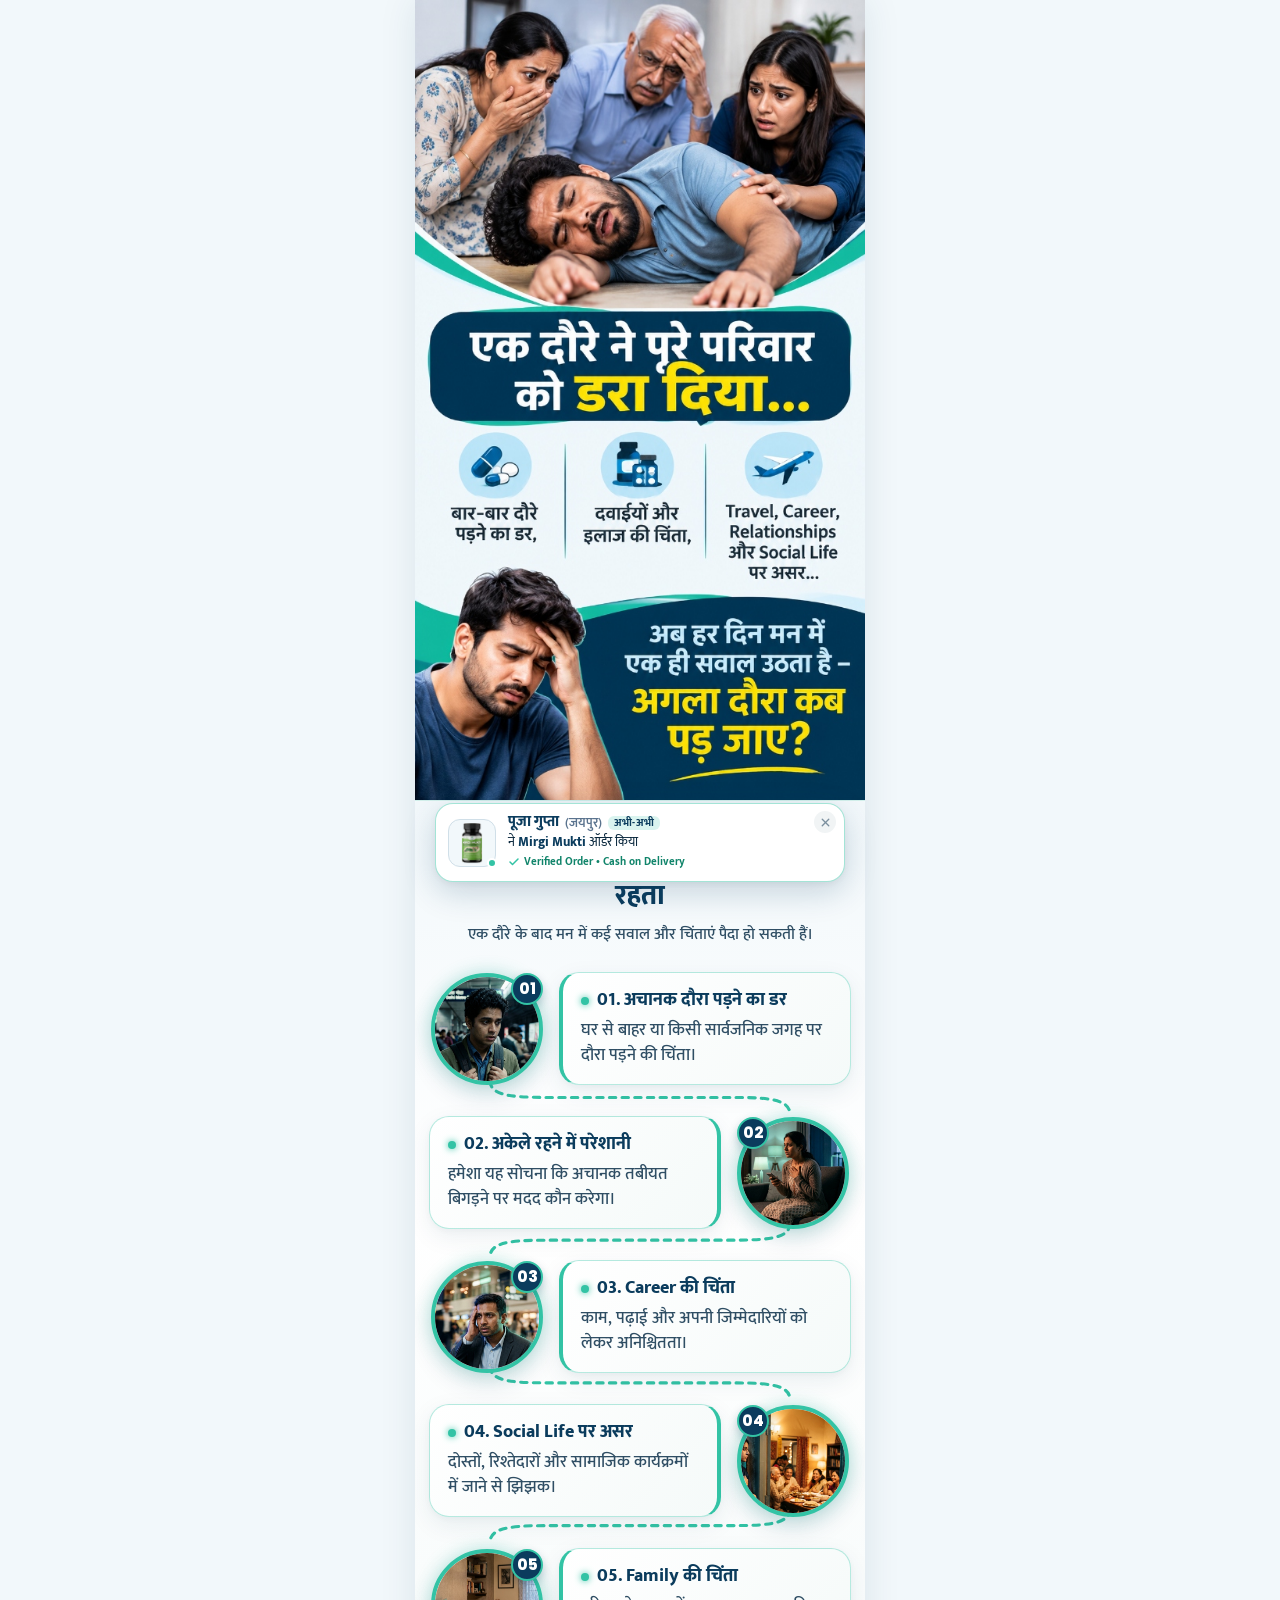
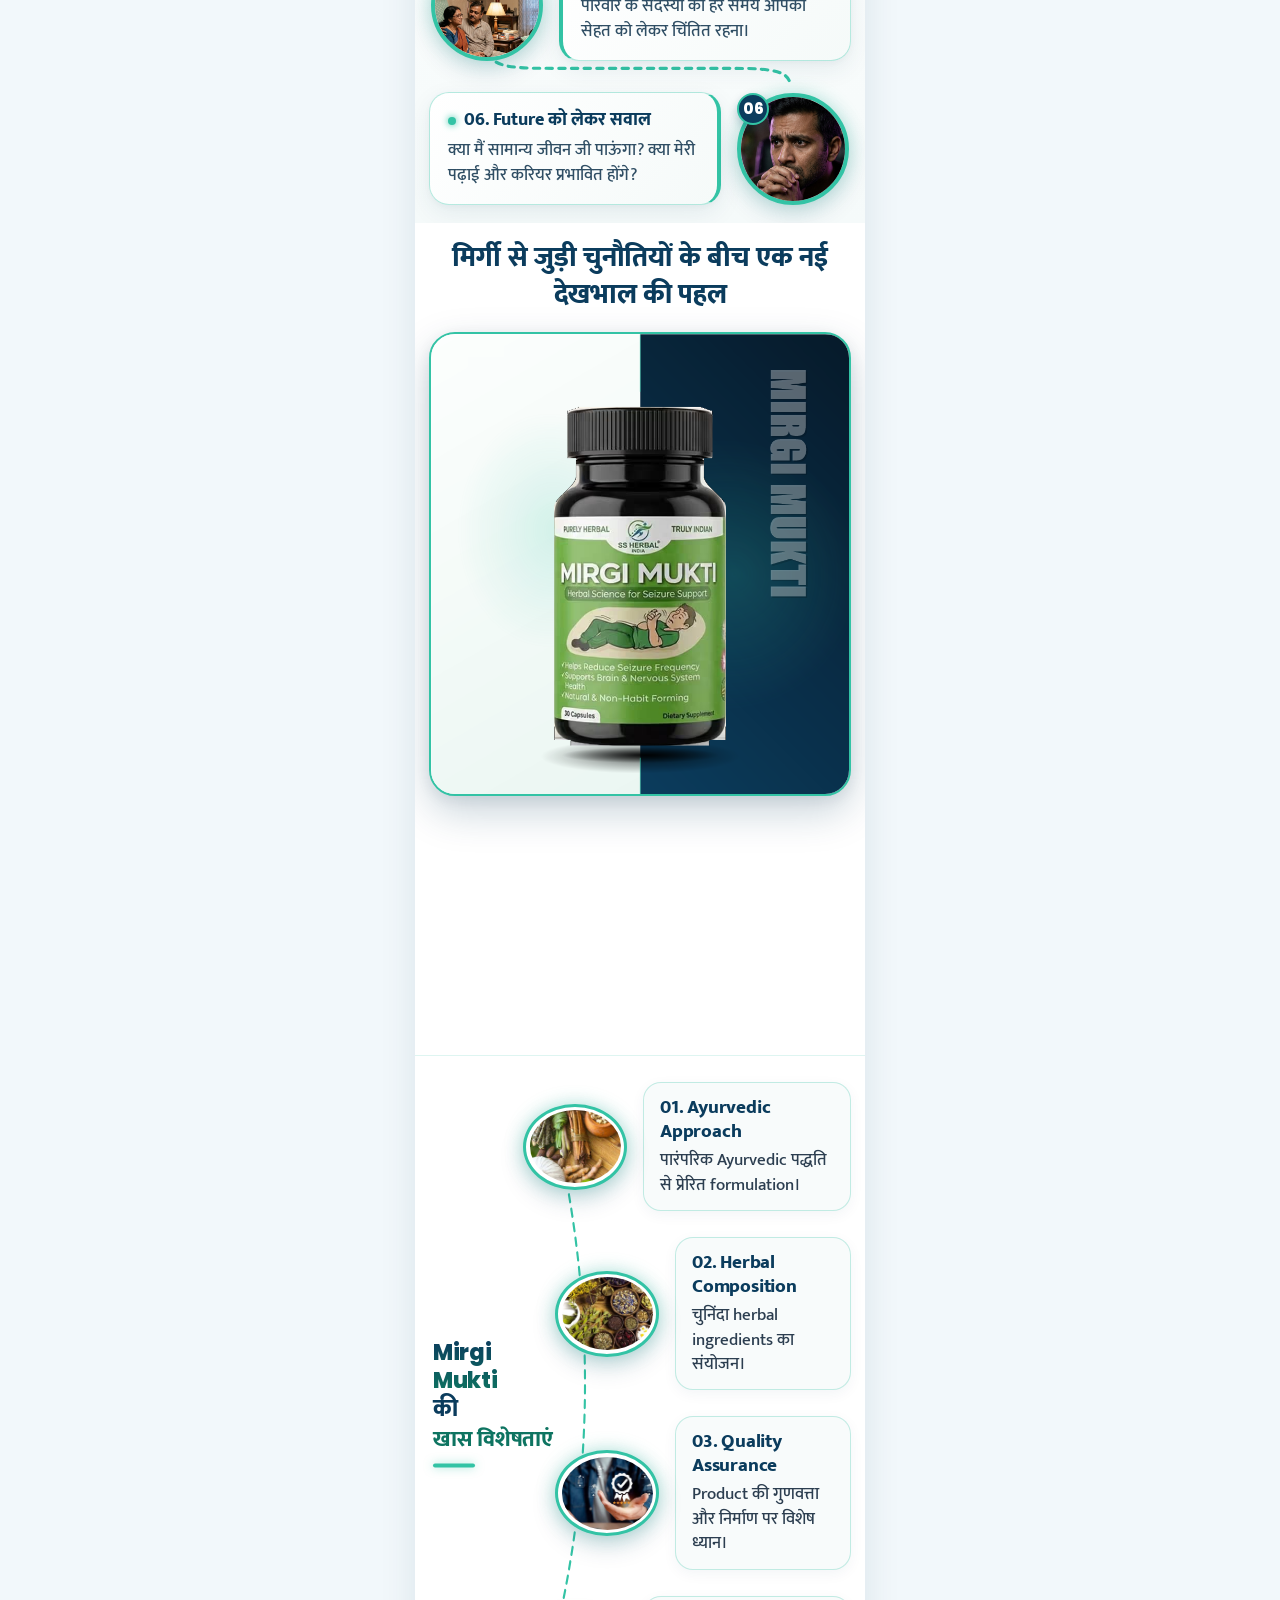
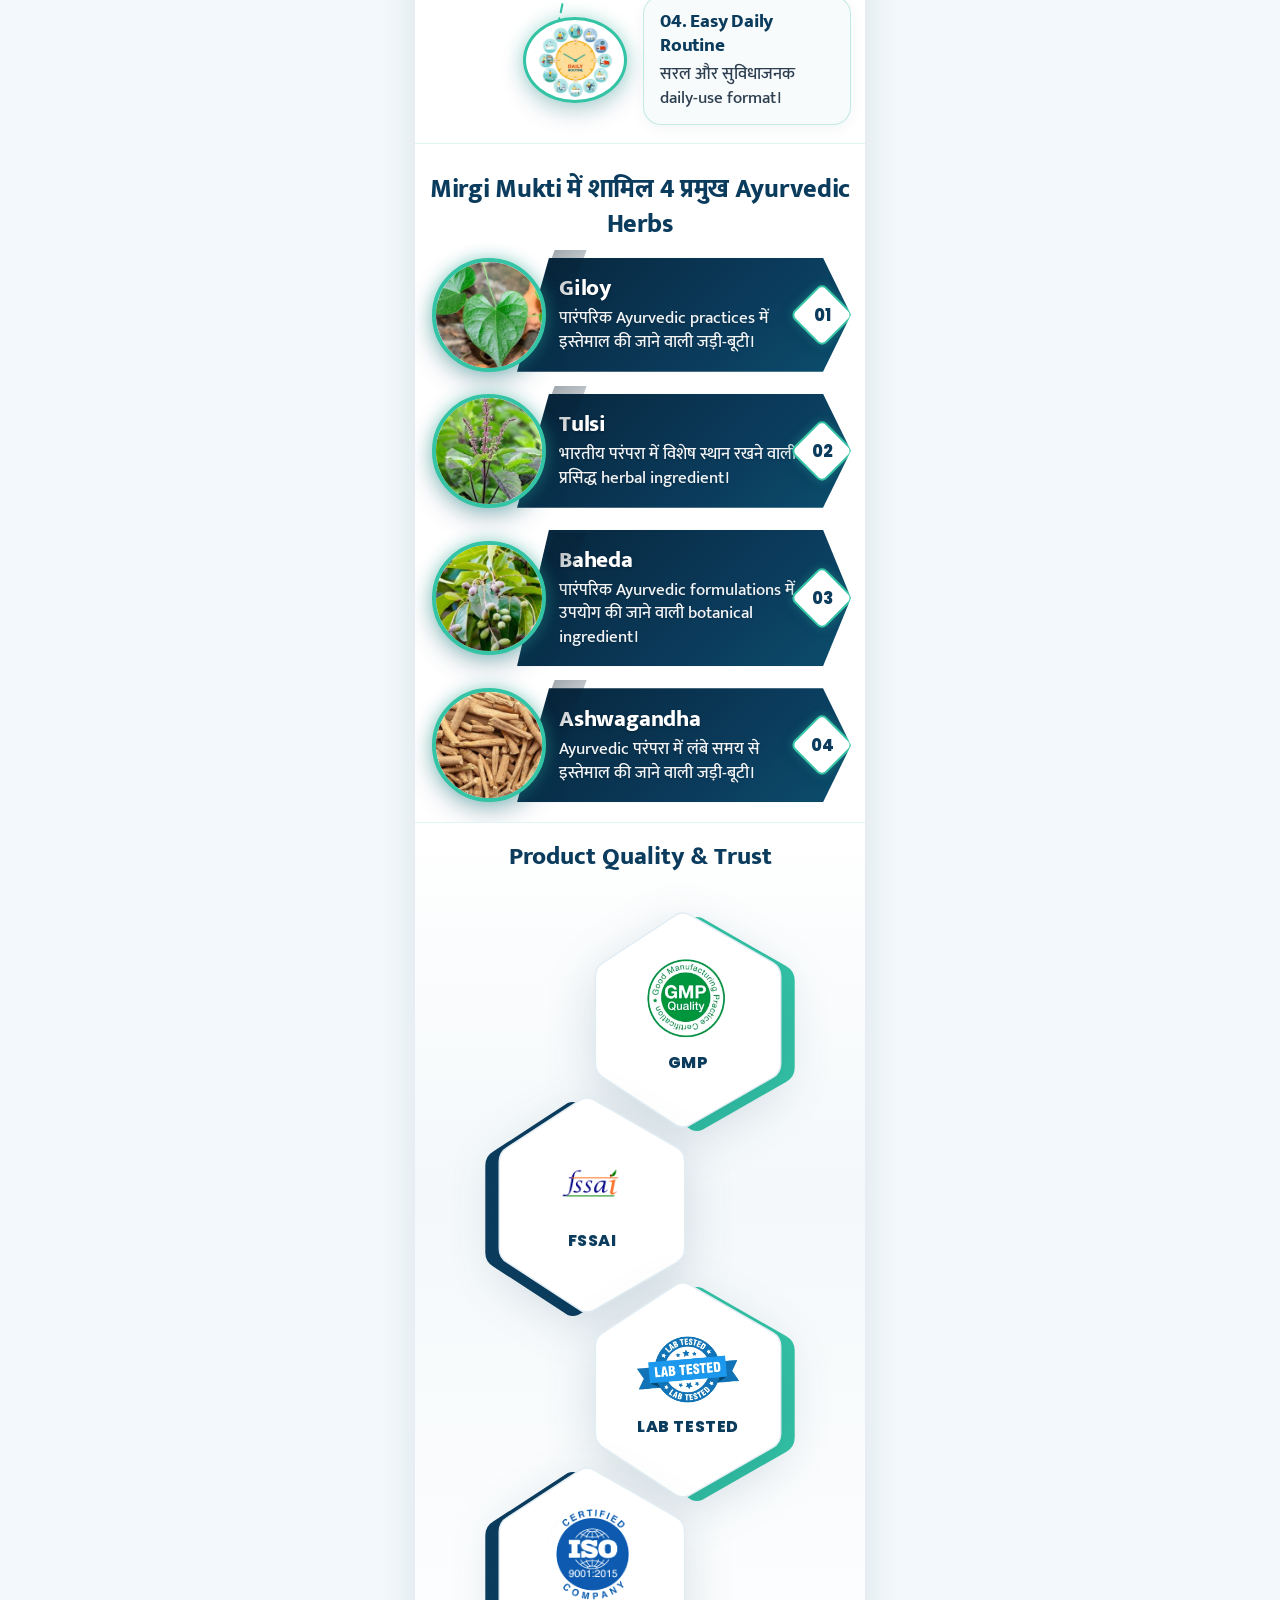
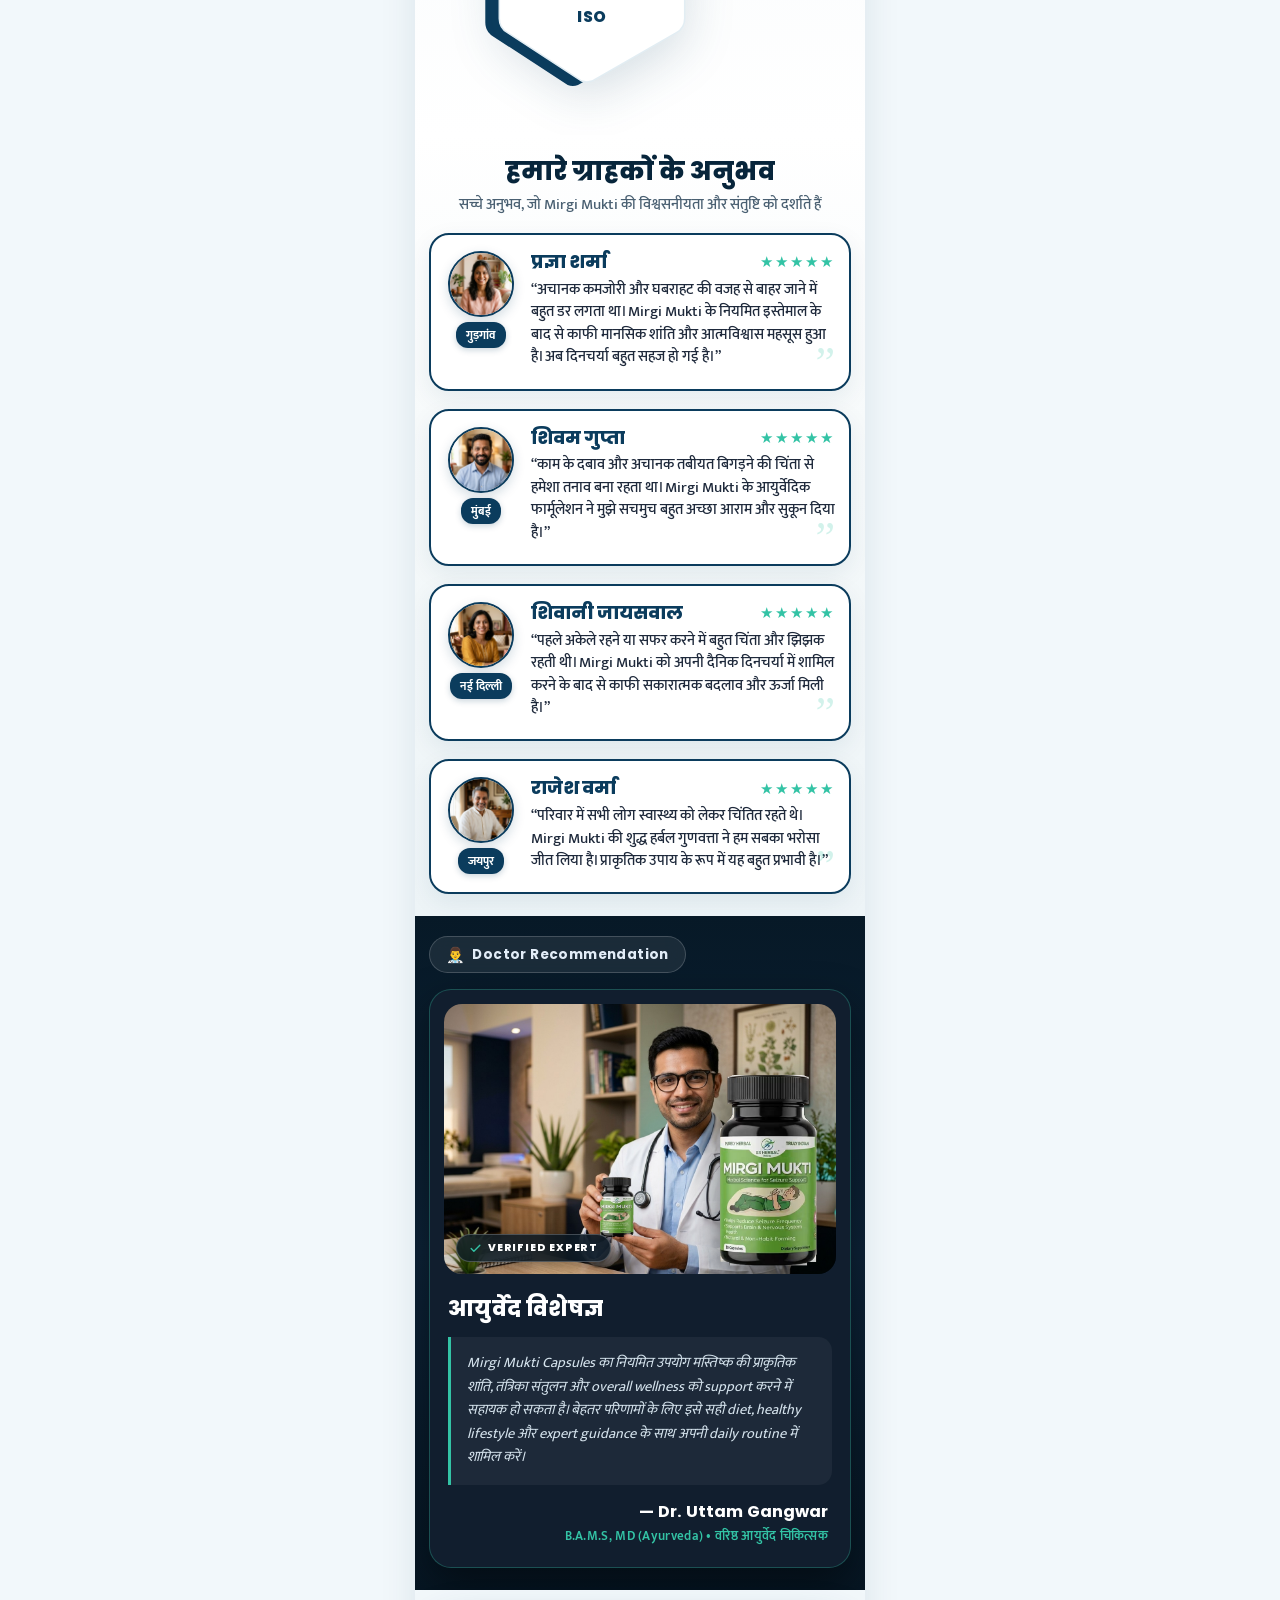
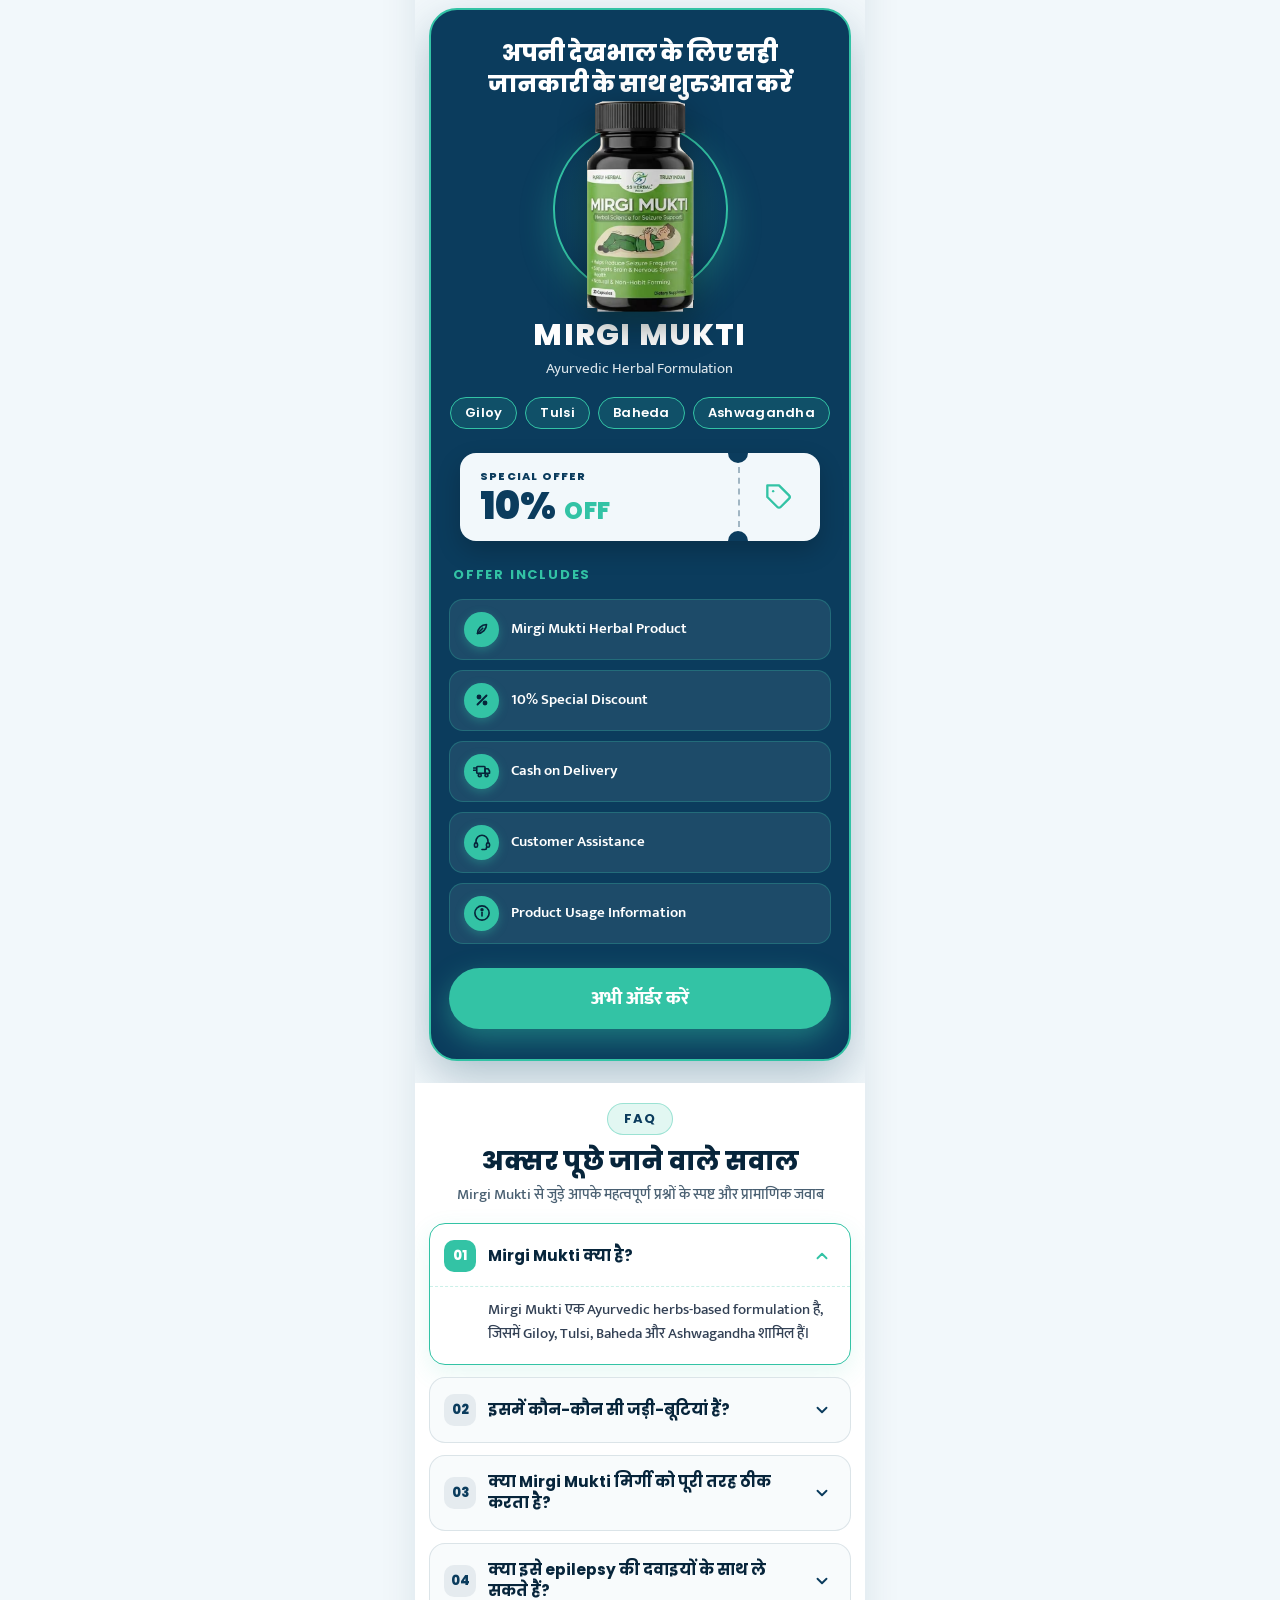
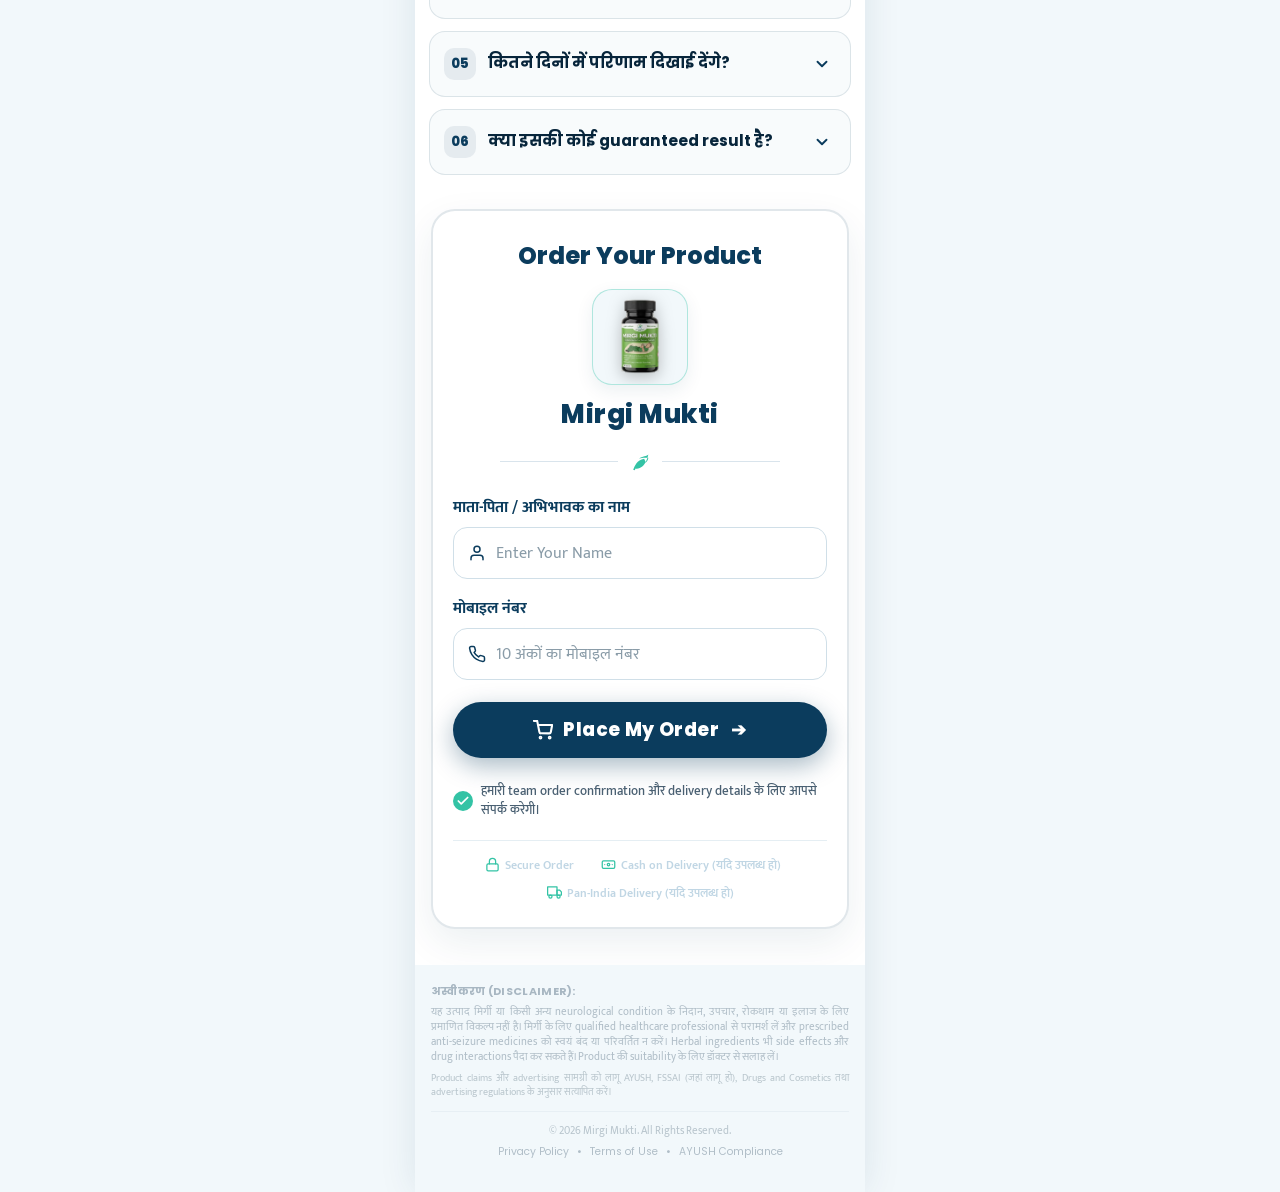
==== commit b796e79a: "Update hero banner with new image" ====
--- a/index.html
+++ b/index.html
@@ -5,7 +5,7 @@
   <meta charset="UTF-8">
   <meta name="viewport" content="width=device-width, initial-scale=1.0">
   <title>Landing Page</title>
-  <link rel="stylesheet" href="css/style.css?v=subtle_clean_v2">
+  <link rel="stylesheet" href="css/style.css?v=live_toast_center_v3">
   <link rel="preconnect" href="https://fonts.googleapis.com">
   <link rel="preconnect" href="https://fonts.gstatic.com" crossorigin>
   <link
@@ -60,7 +60,7 @@
         <div class="support-trail-row row-circle-left">
           <div class="trail-circle-wrap">
             <div class="trail-circle-img-box">
-              <img src="assets/step1-public-fear.jpg?v=portrait_v2" alt="अचानक दौरा पड़ने का डर"
+              <img src="assets/step1-public-fear.jpg?v=ultra_hd_v1" alt="अचानक दौरा पड़ने का डर"
                 class="trail-circle-img">
               <span class="trail-num-badge">01</span>
             </div>
@@ -85,7 +85,7 @@
           </div>
           <div class="trail-circle-wrap">
             <div class="trail-circle-img-box">
-              <img src="assets/step2-alone-help.jpg?v=portrait_v2" alt="अकेले रहने में परेशानी"
+              <img src="assets/step2-alone-help.jpg?v=ultra_hd_v1" alt="अकेले रहने में परेशानी"
                 class="trail-circle-img">
               <span class="trail-num-badge">02</span>
             </div>
@@ -96,7 +96,7 @@
         <div class="support-trail-row row-circle-left">
           <div class="trail-circle-wrap">
             <div class="trail-circle-img-box">
-              <img src="assets/step3-career-worry.jpg?v=portrait_v2" alt="Career की चिंता" class="trail-circle-img">
+              <img src="assets/step3-career-worry.jpg?v=ultra_hd_v1" alt="Career की चिंता" class="trail-circle-img">
               <span class="trail-num-badge">03</span>
             </div>
           </div>
@@ -120,7 +120,7 @@
           </div>
           <div class="trail-circle-wrap">
             <div class="trail-circle-img-box">
-              <img src="assets/step4-social-hesitation.jpg?v=portrait_v2" alt="Social Life पर असर"
+              <img src="assets/step4-social-hesitation.jpg?v=ultra_hd_v1" alt="Social Life पर असर"
                 class="trail-circle-img">
               <span class="trail-num-badge">04</span>
             </div>
@@ -131,7 +131,7 @@
         <div class="support-trail-row row-circle-left">
           <div class="trail-circle-wrap">
             <div class="trail-circle-img-box">
-              <img src="assets/step5-family-concern.jpg?v=portrait_v2" alt="Family की चिंता" class="trail-circle-img">
+              <img src="assets/step5-family-concern.jpg?v=ultra_hd_v1" alt="Family की चिंता" class="trail-circle-img">
               <span class="trail-num-badge">05</span>
             </div>
           </div>
@@ -155,7 +155,7 @@
           </div>
           <div class="trail-circle-wrap">
             <div class="trail-circle-img-box">
-              <img src="assets/step6-future-questions.jpg?v=portrait_v2" alt="Future को लेकर सवाल"
+              <img src="assets/step6-future-questions.jpg?v=ultra_hd_v1" alt="Future को लेकर सवाल"
                 class="trail-circle-img">
               <span class="trail-num-badge">06</span>
             </div>
@@ -614,7 +614,7 @@
 
         <!-- Doctor & Product Visual Frame -->
         <div class="doctor-visual-frame">
-          <img src="assets/doctor-recommendation.jpg?v=mirgi_bottle_exact_v3"
+          <img src="assets/doctor-recommendation.jpg?v=single_clean_bottle_final"
             alt="Dr. Uttam Gangwar - आयुर्वेद विशेषज्ञ" class="doctor-main-img">
 
           <!-- Foreground 3D Product Bottle (Matching reference image) -->
@@ -664,7 +664,7 @@
       <div class="offer-luxury-card">
 
         <!-- Top Encouraging Subtitle -->
-        <p class="offer-top-subtitle">अपनी देखभाल के लिए सही जानकारी के साथ शुरुआत करें</p>
+        <h2 class="offer-top-heading">अपनी देखभाल के लिए सही जानकारी के साथ शुरुआत करें</h2>
 
         <!-- Product Image Spotlight Circle -->
         <div class="offer-product-spotlight">
@@ -931,90 +931,127 @@
     <!-- ==============================================
          SECTION 11: ORDER FORM (अपना Mirgi Mukti Order करें)
          ============================================== -->
+        <!-- ==============================================
+         SECTION 11: ORDER FORM (EXACT SCREENSHOT REFERENCE)
+         ============================================== -->
     <section class="order-form-section" id="orderForm">
-      <div class="order-form-card">
-
-        <!-- Form Header Badge & Title -->
-        <div class="order-card-header">
-          <div class="order-deal-pill">
-            <span class="pill-badge-pulse"></span>
-            <span>⚡ स्पेशल 10% डिस्काउंट ऑफर सक्रिय</span>
-          </div>
-          <h2 class="order-form-title">Order करें</h2>
-        </div>
-
-        <!-- The Order Form -->
-        <form class="order-actual-form" id="actualOrderForm" onsubmit="handleOrderSubmit(event)">
+      <div class="ayur-order-card">
+
+        <!-- 1. Header Title -->
+        <h2 class="ayur-order-title">Order Your Product</h2>
+
+        <!-- 2. Product Thumbnail Box -->
+        <div class="ayur-product-thumb-wrap">
+          <div class="ayur-thumb-box">
+            <img src="assets/real-bottle-clean-hd.png" alt="Mirgi Mukti" class="ayur-thumb-img">
+          </div>
+          <h3 class="ayur-product-brand">Mirgi Mukti</h3>
+        </div>
+
+        <!-- 3. Leaf Divider Line -->
+        <div class="ayur-leaf-divider">
+          <span class="leaf-line left"></span>
+          <span class="leaf-icon-wrap">
+            <svg viewBox="0 0 24 24" width="20" height="20" fill="currentColor">
+              <path d="M17 8C8 10 5.9 16.17 3.82 21.34L5.71 22l1-2.3A4.49 4.49 0 0 0 8 20C19 20 22 3 22 3c-1 2-8 2-11 5 4-2 11-1 11-1s-.3 3.5-3 5.5"/>
+            </svg>
+          </span>
+          <span class="leaf-line right"></span>
+        </div>
+
+        <!-- 4. The Form -->
+        <form class="ayur-actual-form" id="actualOrderForm" onsubmit="handleOrderSubmit(event)">
 
           <!-- Field 1: Name -->
-          <div class="form-group">
-            <label for="userName" class="form-label">
-              <svg viewBox="0 0 24 24" width="16" height="16" fill="none" stroke="currentColor" stroke-width="2"
-                stroke-linecap="round" stroke-linejoin="round">
-                <path d="M20 21v-2a4 4 0 0 0-4-4H8a4 4 0 0 0-4 4v2"></path>
-                <circle cx="12" cy="7" r="4"></circle>
-              </svg>
-              <span>आपका नाम</span>
-              <span class="required-star">*</span>
-            </label>
-            <div class="input-wrapper">
-              <input type="text" id="userName" name="userName" class="form-control" placeholder="अपना नाम दर्ज करें"
-                required autocomplete="name">
-            </div>
+          <div class="ayur-field-group">
+            <label for="userName" class="ayur-label">माता-पिता / अभिभावक का नाम</label>
+            <div class="ayur-input-box" id="nameBox">
+              <span class="ayur-input-icon">
+                <svg viewBox="0 0 24 24" width="18" height="18" fill="none" stroke="currentColor" stroke-width="2" stroke-linecap="round" stroke-linejoin="round">
+                  <path d="M20 21v-2a4 4 0 0 0-4-4H8a4 4 0 0 0-4 4v2"></path>
+                  <circle cx="12" cy="7" r="4"></circle>
+                </svg>
+              </span>
+              <input 
+                type="text" 
+                id="userName" 
+                name="userName" 
+                class="ayur-input" 
+                placeholder="Enter Your Name" 
+                required 
+                autocomplete="name"
+              >
+            </div>
+            <span class="ayur-hint-error" id="nameHint">कृपया अपना नाम दर्ज करें</span>
           </div>
 
           <!-- Field 2: Mobile Number -->
-          <div class="form-group">
-            <label for="userPhone" class="form-label">
-              <svg viewBox="0 0 24 24" width="16" height="16" fill="none" stroke="currentColor" stroke-width="2"
-                stroke-linecap="round" stroke-linejoin="round">
-                <path
-                  d="M22 16.92v3a2 2 0 0 1-2.18 2 19.79 19.79 0 0 1-8.63-3.07 19.5 19.5 0 0 1-6-6 19.79 19.79 0 0 1-3.07-8.67A2 2 0 0 1 4.11 2h3a2 2 0 0 1 2 1.72 12.84 12.84 0 0 0 .7 2.81 2 2 0 0 1-.45 2.11L8.09 9.91a16 16 0 0 0 6 6l1.27-1.27a2 2 0 0 1 2.11-.45 12.84 12.84 0 0 0 2.81.7A2 2 0 0 1 22 16.92z">
-                </path>
-              </svg>
-              <span>मोबाइल नंबर</span>
-              <span class="required-star">*</span>
-            </label>
-            <div class="input-wrapper phone-input-wrapper">
-              <span class="phone-country-code">+91</span>
-              <input type="tel" id="userPhone" name="userPhone" class="form-control phone-input"
-                placeholder="10 Digit Mobile Number" pattern="[0-9]{10}" maxlength="10" inputmode="numeric" required
-                autocomplete="tel">
-            </div>
-          </div>
-
-          <!-- CTA Button -->
-          <button type="submit" class="order-submit-btn" id="orderSubmitBtn">
-            <span class="btn-shine"></span>
-            <span class="btn-text">मेरा Order Confirm करें</span>
-            <svg class="btn-check-icon" viewBox="0 0 24 24" width="20" height="20" fill="none" stroke="currentColor"
-              stroke-width="2.5" stroke-linecap="round" stroke-linejoin="round">
-              <polyline points="20 6 9 17 4 12"></polyline>
-            </svg>
+          <div class="ayur-field-group">
+            <label for="userPhone" class="ayur-label">मोबाइल नंबर</label>
+            <div class="ayur-input-box phone-box" id="phoneBox">
+              <span class="ayur-input-icon phone-icon">
+                <svg viewBox="0 0 24 24" width="18" height="18" fill="none" stroke="currentColor" stroke-width="2" stroke-linecap="round" stroke-linejoin="round">
+                  <path d="M22 16.92v3a2 2 0 0 1-2.18 2 19.79 19.79 0 0 1-8.63-3.07 19.5 19.5 0 0 1-6-6 19.79 19.79 0 0 1-3.07-8.67A2 2 0 0 1 4.11 2h3a2 2 0 0 1 2 1.72 12.84 12.84 0 0 0 .7 2.81 2 2 0 0 1-.45 2.11L8.09 9.91a16 16 0 0 0 6 6l1.27-1.27a2 2 0 0 1 2.11-.45 12.84 12.84 0 0 0 2.81.7A2 2 0 0 1 22 16.92z"></path>
+                </svg>
+              </span>
+              <input 
+                type="tel" 
+                id="userPhone" 
+                name="userPhone" 
+                class="ayur-input" 
+                placeholder="10 अंकों का मोबाइल नंबर" 
+                pattern="[6-9][0-9]{9}" 
+                maxlength="10" 
+                inputmode="numeric" 
+                required 
+                autocomplete="tel"
+              >
+            </div>
+            <span class="ayur-hint-error" id="phoneHint">कृपया 6-9 से शुरू होने वाला 10 अंकों का मान्य मोबाइल नंबर दर्ज करें</span>
+          </div>
+
+          <!-- Submit Button (Place My Order) -->
+          <button type="submit" class="ayur-submit-btn" id="orderSubmitBtn">
+            <span class="btn-cart-icon">
+              <svg viewBox="0 0 24 24" width="20" height="20" fill="none" stroke="currentColor" stroke-width="2.5" stroke-linecap="round" stroke-linejoin="round">
+                <circle cx="9" cy="21" r="1"></circle>
+                <circle cx="20" cy="21" r="1"></circle>
+                <path d="M1 1h4l2.68 13.39a2 2 0 0 0 2 1.61h9.72a2 2 0 0 0 2-1.61L23 6H6"></path>
+              </svg>
+            </span>
+            <span class="btn-label-text">Place My Order</span>
+            <span class="btn-arrow-icon">➔</span>
           </button>
+
+          <!-- Support Guarantee Callout -->
+          <div class="ayur-support-callout">
+            <span class="callout-check-circle">
+              <svg viewBox="0 0 24 24" width="14" height="14" fill="none" stroke="#FFFFFF" stroke-width="3" stroke-linecap="round" stroke-linejoin="round">
+                <polyline points="20 6 9 17 4 12"></polyline>
+              </svg>
+            </span>
+            <span class="callout-text">हमारी team order confirmation और delivery details के लिए आपसे संपर्क करेगी।</span>
+          </div>
 
           <!-- Success Alert Message (Shown on submit) -->
           <div class="order-success-msg" id="orderSuccessMsg" style="display: none;">
             <div class="success-icon-box">
-              <svg viewBox="0 0 24 24" width="28" height="28" fill="none" stroke="#33C3A5" stroke-width="3"
-                stroke-linecap="round" stroke-linejoin="round">
+              <svg viewBox="0 0 24 24" width="28" height="28" fill="none" stroke="#33C3A5" stroke-width="3" stroke-linecap="round" stroke-linejoin="round">
                 <polyline points="20 6 9 17 4 12"></polyline>
               </svg>
             </div>
             <div class="success-text-box">
               <h4>बधाई हो! आपका Order प्राप्त हो गया है।</h4>
-              <p>हमारी सपोर्ट टीम पुष्टि के लिए शीघ्र ही आपसे <strong id="confirmedPhone">+91-XXXXXXXXXX</strong> पर
-                संपर्क करेगी।</p>
+              <p>हमारी सपोर्ट टीम पुष्टि के लिए शीघ्र ही आपसे <strong id="confirmedPhone">+91-XXXXXXXXXX</strong> पर संपर्क करेगी।</p>
             </div>
           </div>
 
         </form>
 
-        <!-- Trust Badges Row -->
-        <div class="order-trust-row">
+        <!-- Trust Badges Row Below -->
+        <div class="order-trust-row ayur-trust-row">
           <div class="trust-item">
-            <svg viewBox="0 0 24 24" width="15" height="15" fill="none" stroke="currentColor" stroke-width="2"
-              stroke-linecap="round" stroke-linejoin="round">
+            <svg viewBox="0 0 24 24" width="15" height="15" fill="none" stroke="currentColor" stroke-width="2" stroke-linecap="round" stroke-linejoin="round">
               <rect x="3" y="11" width="18" height="11" rx="2" ry="2"></rect>
               <path d="M7 11V7a5 5 0 0 1 10 0v4"></path>
             </svg>
@@ -1022,24 +1059,22 @@
           </div>
           <span class="trust-divider">|</span>
           <div class="trust-item">
-            <svg viewBox="0 0 24 24" width="15" height="15" fill="none" stroke="currentColor" stroke-width="2"
-              stroke-linecap="round" stroke-linejoin="round">
+            <svg viewBox="0 0 24 24" width="15" height="15" fill="none" stroke="currentColor" stroke-width="2" stroke-linecap="round" stroke-linejoin="round">
               <rect x="2" y="6" width="20" height="12" rx="2"></rect>
               <circle cx="12" cy="12" r="2"></circle>
               <path d="M6 12h.01M18 12h.01"></path>
             </svg>
-            <span>Cash on Delivery</span>
+            <span>Cash on Delivery (यदि उपलब्ध हो)</span>
           </div>
           <span class="trust-divider">|</span>
           <div class="trust-item">
-            <svg viewBox="0 0 24 24" width="15" height="15" fill="none" stroke="currentColor" stroke-width="2"
-              stroke-linecap="round" stroke-linejoin="round">
+            <svg viewBox="0 0 24 24" width="15" height="15" fill="none" stroke="currentColor" stroke-width="2" stroke-linecap="round" stroke-linejoin="round">
               <rect x="1" y="3" width="15" height="13"></rect>
               <polygon points="16 8 20 8 23 11 23 16 16 16 16 8"></polygon>
               <circle cx="5.5" cy="18.5" r="2.5"></circle>
               <circle cx="18.5" cy="18.5" r="2.5"></circle>
             </svg>
-            <span>Pan-India Delivery</span>
+            <span>Pan-India Delivery (यदि उपलब्ध हो)</span>
           </div>
         </div>
 
@@ -1078,7 +1113,107 @@
 
   </main>
 
-  <script src="js/main.js"></script>
+  <script src="js/main.js?v=live_toast_center_v3"></script>
+
+  <!-- ==============================================
+       THANK YOU / ORDER CONFIRMATION MODAL POPUP (Exact Reference Match)
+       ============================================== -->
+  <div class="thankyou-modal-overlay" id="thankyouModal" style="display: none;" onclick="handleModalOverlayClick(event)">
+    <div class="thankyou-modal-card" onclick="event.stopPropagation()">
+      
+      <!-- Close Button -->
+      <button type="button" class="modal-close-btn" onclick="closeThankYouModal()" aria-label="Close">
+        <svg viewBox="0 0 24 24" width="16" height="16" fill="none" stroke="currentColor" stroke-width="2.5" stroke-linecap="round" stroke-linejoin="round">
+          <line x1="18" y1="6" x2="6" y2="18"></line>
+          <line x1="6" y1="6" x2="18" y2="18"></line>
+        </svg>
+      </button>
+
+      <!-- Success Checkmark Circle with concentric rings -->
+      <div class="thankyou-check-outer">
+        <div class="thankyou-check-inner">
+          <svg viewBox="0 0 24 24" width="32" height="32" fill="none" stroke="#33C3A5" stroke-width="3" stroke-linecap="round" stroke-linejoin="round">
+            <polyline points="20 6 9 17 4 12"></polyline>
+          </svg>
+        </div>
+      </div>
+
+      <!-- Pill Tag -->
+      <div class="thankyou-pill-tag">
+        <span>Order Confirmed!</span>
+      </div>
+
+      <!-- Greeting & Product Line -->
+      <h3 class="thankyou-greet-title">बधाई हो, <span class="thankyou-user-name" id="modalUserName">ग्राहक</span>!</h3>
+      <p class="thankyou-greet-sub">
+        आपके लिए <strong>Mirgi Mukti</strong> का ऑर्डर सफलतापूर्वक स्वीकार कर लिया गया है।
+      </p>
+
+      <!-- Order Details Summary Box -->
+      <div class="thankyou-details-box">
+        <div class="detail-row">
+          <span class="detail-label">Order ID:</span>
+          <strong class="detail-value order-id-val" id="modalOrderId">MM-758921</strong>
+        </div>
+        <div class="detail-divider"></div>
+        <div class="detail-row">
+          <span class="detail-label">Mobile:</span>
+          <strong class="detail-value phone-val" id="modalUserPhone">+91 9675658678</strong>
+        </div>
+        <div class="detail-divider"></div>
+        <div class="detail-row">
+          <span class="detail-label">Delivery:</span>
+          <strong class="detail-value delivery-val">FREE Express Delivery</strong>
+        </div>
+      </div>
+
+      <!-- Expert Callout Note -->
+      <p class="thankyou-callout-note">
+        हमारे विशेषज्ञ जल्द ही डिलीवरी कन्फर्मेशन के लिए आपसे संपर्क करेंगे।
+      </p>
+
+      <!-- Action Button -->
+      <button type="button" class="thankyou-confirm-btn" onclick="closeThankYouModal()">
+        <span>धन्यवाद, ठीक है</span>
+      </button>
+
+    </div>
+  </div>
+
+  <!-- ==============================================
+       LIVE SOCIAL PROOF ORDER POPUP (Recent Orders Toast)
+       ============================================== -->
+  <div class="live-order-toast" id="liveOrderToast" onclick="scrollToOrder(event)">
+    <button type="button" class="toast-close-btn" id="closeToastBtn" onclick="dismissLiveToast(event)" aria-label="Close notification">
+      <svg viewBox="0 0 24 24" width="13" height="13" fill="none" stroke="currentColor" stroke-width="2.5" stroke-linecap="round" stroke-linejoin="round">
+        <line x1="18" y1="6" x2="6" y2="18"></line>
+        <line x1="6" y1="6" x2="18" y2="18"></line>
+      </svg>
+    </button>
+    <div class="toast-thumb-wrap">
+      <img src="assets/real-bottle-clean-hd.png" alt="Mirgi Mukti" class="toast-product-img">
+      <span class="toast-live-pulse" title="Live order"></span>
+    </div>
+    <div class="toast-content-wrap">
+      <div class="toast-buyer-row">
+        <span class="toast-buyer-name" id="toastBuyerName">पूजा गुप्ता</span>
+        <span class="toast-buyer-city" id="toastBuyerCity">(जयपुर)</span>
+        <span class="toast-time-badge" id="toastTimeBadge">अभी-अभी</span>
+      </div>
+      <div class="toast-product-action">
+        ने <strong class="toast-brand-name">Mirgi Mukti</strong> ऑर्डर किया
+      </div>
+      <div class="toast-status-row">
+        <span class="toast-verified-tag">
+          <svg viewBox="0 0 24 24" width="12" height="12" fill="none" stroke="#33C3A5" stroke-width="3" stroke-linecap="round" stroke-linejoin="round">
+            <polyline points="20 6 9 17 4 12"></polyline>
+          </svg>
+          Verified Order • Cash on Delivery
+        </span>
+      </div>
+    </div>
+  </div>
+
 </body>
 
 </html>
--- a/css/style.css
+++ b/css/style.css
@@ -81,7 +81,7 @@
   background: linear-gradient(180deg, #F2F8FB 0%, #FFFFFF 40%, #F5FAFA 100%);
   border-radius: 0;
   margin-top: 0;
-  padding: 38px 14px 44px 14px;
+  padding: 24px 14px 16px 14px;
   box-shadow: none;
   border: none;
   border-top: 1px solid rgba(51, 195, 165, 0.18);
@@ -91,7 +91,7 @@
 /* Header Elements */
 .problem-header {
   text-align: center;
-  margin-bottom: 26px;
+  margin-bottom: 16px;
   position: relative;
   z-index: 2;
 }
@@ -219,7 +219,9 @@
   border-radius: 50%;
   object-fit: cover;
   display: block;
-  filter: brightness(1.14) contrast(1.08) saturate(1.08);
+  image-rendering: -webkit-optimize-contrast;
+  transform: translateZ(0);
+  backface-visibility: hidden;
 }
 
 /* Number Badge on Circle */
@@ -341,7 +343,7 @@
   background: #ffffff;
   border-radius: 0;
   margin-top: 0;
-  padding: 34px 14px 34px 14px;
+  padding: 16px 14px 18px 14px;
   box-shadow: none;
   border: none;
   overflow: hidden;
@@ -350,7 +352,7 @@
 /* Header */
 .product-header {
   text-align: center;
-  margin-bottom: 20px;
+  margin-bottom: 12px;
 }
 
 .product-tag {
@@ -382,7 +384,7 @@
   line-height: 1.35;
   font-weight: 800;
   color: var(--navy-primary);
-  margin-top: 12px;
+  margin-top: 0;
   letter-spacing: -0.3px;
 }
 
@@ -696,7 +698,7 @@
   background: #ffffff;
   border-radius: 0;
   margin-top: 0;
-  padding: 34px 14px 34px 14px;
+  padding: 16px 14px 18px 14px;
   box-shadow: none;
   border: none;
   border-top: 1px solid rgba(51, 195, 165, 0.16);
@@ -706,7 +708,7 @@
 /* Header Tag */
 .features-top-bar {
   text-align: center;
-  margin-bottom: 16px;
+  margin-bottom: 12px;
 }
 
 .features-tag {
@@ -983,7 +985,7 @@
   background: #ffffff;
   border-radius: 0;
   margin-top: 0;
-  padding: 34px 14px 44px 14px;
+  padding: 16px 14px 20px 14px;
   box-shadow: none;
   border: none;
   border-top: 1px solid rgba(51, 195, 165, 0.16);
@@ -993,7 +995,7 @@
 /* Section Header */
 .ingredients-header {
   text-align: center;
-  margin-bottom: 24px;
+  margin-bottom: 16px;
 }
 
 .ingredients-tag {
@@ -1242,14 +1244,14 @@
 .quality-trust-section {
   position: relative;
   background: linear-gradient(180deg, #FFFFFF 0%, #F4F8FA 40%, #FFFFFF 100%);
-  padding: 44px 18px 50px 18px;
+  padding: 18px 14px 20px 14px;
   overflow: hidden;
   border-top: 1px solid rgba(51, 195, 165, 0.15);
 }
 
 .quality-header {
   text-align: center;
-  margin-bottom: 34px;
+  margin-bottom: 16px;
 }
 
 .quality-tag {
@@ -1582,14 +1584,14 @@
   width: 100%;
   max-width: 450px;
   margin: 0 auto;
-  padding: 42px 16px 54px 16px;
+  padding: 20px 14px 22px 14px;
   background: linear-gradient(180deg, #FFFFFF 0%, #F5F9FA 45%, #EDF4F7 100%);
   box-sizing: border-box;
 }
 
 .reviews-header {
   text-align: center;
-  margin-bottom: 26px;
+  margin-bottom: 16px;
 }
 
 .reviews-pill-tag {
@@ -1723,7 +1725,7 @@
 }
 
 .review-stars-box {
-  color: #FFB800;
+  color: #33C3A5;
   font-size: 15px;
   letter-spacing: 2px;
   line-height: 1;
@@ -1800,7 +1802,7 @@
   width: 100%;
   max-width: 450px;
   margin: 0 auto;
-  padding: 42px 16px 52px 16px;
+  padding: 20px 14px 22px 14px;
   background: linear-gradient(180deg, #071927 0%, #0D2338 50%, #061623 100%);
   box-sizing: border-box;
 }
@@ -1862,11 +1864,11 @@
 /* Foreground 3D Product Bottle (Matching reference image) */
 .doctor-bottle-overlay {
   position: absolute;
-  right: 6px;
-  bottom: -6px;
-  width: 122px;
+  right: 10px;
+  bottom: 2px;
+  width: 116px;
   z-index: 3;
-  filter: drop-shadow(0 12px 20px rgba(0, 0, 0, 0.65));
+  filter: drop-shadow(0 10px 18px rgba(0, 0, 0, 0.55));
 }
 
 .doctor-overlay-bottle-img {
@@ -1964,8 +1966,13 @@
   }
   
   .doctor-bottle-overlay {
-    width: 105px;
-  }
+  position: absolute;
+  right: 10px;
+  bottom: 2px;
+  width: 116px;
+  z-index: 3;
+  filter: drop-shadow(0 10px 18px rgba(0, 0, 0, 0.55));
+}
 
   .doctor-specialty-title {
     font-size: 20px;
@@ -1990,7 +1997,7 @@
   width: 100%;
   max-width: 450px;
   margin: 0 auto;
-  padding: 30px 16px 56px 16px;
+  padding: 18px 14px 22px 14px;
   background: #F2F8FB;
   box-sizing: border-box;
 }
@@ -2012,13 +2019,26 @@
 }
 
 /* Top Encouraging Subtitle (#F2F8FB) */
+.offer-top-heading {
+  font-family: 'Poppins', 'Mukta', sans-serif;
+  font-size: 23px;
+  font-weight: 800;
+  color: #FFFFFF;
+  margin: 0 0 22px 0;
+  line-height: 1.35;
+  text-align: center;
+  letter-spacing: -0.2px;
+  padding: 0 8px;
+}
+
 .offer-top-subtitle {
-  font-family: 'Mukta', sans-serif;
-  font-size: 14.5px;
-  color: #F2F8FB;
-  font-weight: 500;
-  margin: 0 0 20px 0;
-  line-height: 1.45;
+  font-family: 'Poppins', 'Mukta', sans-serif;
+  font-size: 23px;
+  font-weight: 800;
+  color: #FFFFFF;
+  margin: 0 0 22px 0;
+  line-height: 1.35;
+  text-align: center;
 }
 
 /* Product Image Spotlight Circle */
@@ -2261,13 +2281,13 @@
   width: 35px;
   height: 35px;
   border-radius: 50%;
-  background: #F0BF58;
+  background: #33C3A5;
   color: #07253B;
   display: flex;
   align-items: center;
   justify-content: center;
   flex-shrink: 0;
-  box-shadow: 0 3px 10px rgba(240, 191, 88, 0.35);
+  box-shadow: 0 3px 10px rgba(51, 195, 165, 0.35);
 }
 
 .feature-item-text {
@@ -2359,14 +2379,14 @@
   width: 100%;
   max-width: 450px;
   margin: 0 auto;
-  padding: 42px 16px 54px 16px;
+  padding: 20px 14px 24px 14px;
   background: #FFFFFF;
   box-sizing: border-box;
 }
 
 .faq-header {
   text-align: center;
-  margin-bottom: 28px;
+  margin-bottom: 16px;
 }
 
 .faq-pill-tag {
@@ -2723,7 +2743,7 @@
 }
 
 .strip-tag {
-  background: #E58325;
+  background: #33C3A5;
   color: #FFFFFF;
   font-family: 'Poppins', sans-serif;
   font-size: 10px;
@@ -2776,7 +2796,7 @@
 }
 
 .required-star {
-  color: #FF5A5F;
+  color: #33C3A5;
   font-weight: 800;
   margin-left: 2px;
 }
@@ -3027,11 +3047,11 @@
   display: inline-flex;
   align-items: center;
   gap: 6px;
-  background: #FFF6E8;
-  border: 1px solid #FFE4B5;
+  background: rgba(51, 195, 165, 0.15);
+  border: 1px solid rgba(51, 195, 165, 0.4);
   border-radius: 50px;
   padding: 4px 12px;
-  color: #C27803;
+  color: #0B3C5D;
   font-family: 'Poppins', 'Mukta', sans-serif;
   font-size: 11.5px;
   font-weight: 800;
@@ -3039,7 +3059,7 @@
 }
 
 .disclaimer-badge svg {
-  color: #C27803;
+  color: #0B3C5D;
 }
 
 .disclaimer-content {
@@ -3198,3 +3218,837 @@
   font-size: 10.5px;
   color: #7B8F9E;
 }
+
+
+/* ==========================================================================
+   SECTION 11: EXACT REFERENCE ORDER FORM (Requested by User)
+   ========================================================================== */
+.order-form-container-box {
+  position: relative;
+  width: 100%;
+  background: #0B3C5D;
+  border: 2px solid #33C3A5;
+  border-radius: 24px;
+  padding: 38px 16px 20px 16px;
+  box-shadow: 0 16px 40px rgba(11, 60, 93, 0.28);
+  box-sizing: border-box;
+}
+
+.ref-order-card {
+  position: relative;
+  background: #FFFFFF;
+  border-radius: 20px;
+  padding: 32px 18px 22px 18px;
+  box-shadow: 0 8px 26px rgba(0, 0, 0, 0.12);
+  box-sizing: border-box;
+}
+
+.ref-rec-badge {
+  position: absolute;
+  top: -18px;
+  left: 50%;
+  transform: translateX(-50%);
+  background: #E0A638;
+  color: #07253B;
+  font-family: 'Poppins', sans-serif;
+  font-size: 15px;
+  font-weight: 800;
+  padding: 6px 22px;
+  border-radius: 50px;
+  box-shadow: 0 4px 14px rgba(224, 166, 56, 0.4);
+  display: inline-flex;
+  align-items: center;
+  gap: 6px;
+  white-space: nowrap;
+  z-index: 2;
+}
+
+.badge-star {
+  font-size: 15px;
+  color: #07253B;
+}
+
+.ref-order-form {
+  display: flex;
+  flex-direction: column;
+  gap: 14px;
+}
+
+.ref-input-group {
+  display: flex;
+  flex-direction: column;
+  gap: 5px;
+  text-align: left;
+}
+
+.ref-label {
+  font-family: 'Mukta', 'Poppins', sans-serif;
+  font-size: 16px;
+  font-weight: 700;
+  color: #07253B;
+  margin: 0;
+}
+
+.ref-input {
+  width: 100%;
+  height: 50px;
+  padding: 0 16px;
+  background: #FAF8F3;
+  border: 1.5px solid #8C2D2D;
+  border-radius: 12px;
+  font-family: 'Mukta', 'Poppins', sans-serif;
+  font-size: 16px;
+  font-weight: 600;
+  color: #07253B;
+  box-sizing: border-box;
+  outline: none;
+  transition: border-color 0.2s, box-shadow 0.2s;
+}
+
+.ref-input::placeholder {
+  color: #7B8A95;
+  font-weight: 400;
+}
+
+.ref-input:focus {
+  border-color: #0B3C5D;
+  box-shadow: 0 0 0 3px rgba(11, 60, 93, 0.15);
+}
+
+.ref-hint-msg {
+  font-family: 'Mukta', sans-serif;
+  font-size: 12px;
+  color: #8C2D2D;
+  font-weight: 500;
+  margin-top: 2px;
+}
+
+.ref-submit-btn {
+  width: 100%;
+  height: 54px;
+  background: #E0A638;
+  color: #07253B;
+  font-family: 'Mukta', 'Poppins', sans-serif;
+  font-size: 21px;
+  font-weight: 800;
+  border: none;
+  border-radius: 14px;
+  box-shadow: 0 8px 24px rgba(224, 166, 56, 0.35);
+  cursor: pointer;
+  display: flex;
+  align-items: center;
+  justify-content: center;
+  margin-top: 6px;
+  transition: transform 0.2s, background 0.2s, box-shadow 0.2s;
+}
+
+.ref-submit-btn:hover {
+  background: #cf9528;
+  transform: translateY(-2px);
+  box-shadow: 0 12px 28px rgba(224, 166, 56, 0.45);
+}
+
+.ref-submit-btn:active {
+  transform: translateY(1px);
+}
+
+.ref-trust-row {
+  display: flex;
+  align-items: center;
+  justify-content: center;
+  gap: 8px 12px;
+  margin-top: 18px;
+  font-size: 12px;
+  color: #F2F8FB;
+  flex-wrap: wrap;
+}
+
+.ref-trust-row .trust-item {
+  color: #F2F8FB;
+}
+
+
+/* ==========================================================================
+   SECTION 11: AYURVANI-STYLE ORDER FORM (Exact Screenshot Match)
+   ========================================================================== */
+.ayur-order-card {
+  position: relative;
+  background: #FFFFFF;
+  border: 2px solid rgba(11, 60, 93, 0.12);
+  border-radius: 24px;
+  padding: 30px 20px 24px 20px;
+  box-shadow: 0 14px 38px rgba(11, 60, 93, 0.08);
+  box-sizing: border-box;
+  text-align: center;
+}
+
+/* 1. Header Title: "Order Your Product" */
+.ayur-order-title {
+  font-family: 'Poppins', sans-serif;
+  font-size: 24px;
+  font-weight: 800;
+  color: #0B3C5D;
+  margin: 0 0 18px 0;
+  line-height: 1.25;
+}
+
+/* 2. Product Thumbnail Box */
+.ayur-product-thumb-wrap {
+  display: flex;
+  flex-direction: column;
+  align-items: center;
+  gap: 10px;
+  margin-bottom: 18px;
+}
+
+.ayur-thumb-box {
+  width: 96px;
+  height: 96px;
+  background: #F2F8FB;
+  border: 1.5px solid rgba(51, 195, 165, 0.35);
+  border-radius: 20px;
+  display: flex;
+  align-items: center;
+  justify-content: center;
+  box-shadow: 0 6px 18px rgba(11, 60, 93, 0.08);
+  overflow: hidden;
+}
+
+.ayur-thumb-img {
+  max-width: 82%;
+  max-height: 82%;
+  object-fit: contain;
+  filter: drop-shadow(0 4px 8px rgba(0, 0, 0, 0.25));
+}
+
+.ayur-product-brand {
+  font-family: 'Poppins', sans-serif;
+  font-size: 26px;
+  font-weight: 800;
+  color: #0B3C5D;
+  margin: 0;
+  letter-spacing: 0.5px;
+}
+
+/* 3. Leaf Divider: ─── 🍃 ─── */
+.ayur-leaf-divider {
+  display: flex;
+  align-items: center;
+  justify-content: center;
+  gap: 12px;
+  width: 100%;
+  max-width: 280px;
+  margin: 0 auto 22px auto;
+}
+
+.leaf-line {
+  flex: 1;
+  height: 1px;
+  background: #D9E4EC;
+}
+
+.leaf-icon-wrap {
+  color: #33C3A5;
+  display: flex;
+  align-items: center;
+  justify-content: center;
+}
+
+/* 4. Form Fields */
+.ayur-actual-form {
+  display: flex;
+  flex-direction: column;
+  gap: 16px;
+}
+
+.ayur-field-group {
+  display: flex;
+  flex-direction: column;
+  gap: 6px;
+  text-align: left;
+}
+
+.ayur-label {
+  font-family: 'Mukta', 'Poppins', sans-serif;
+  font-size: 16px;
+  font-weight: 700;
+  color: #0B3C5D;
+  margin: 0;
+}
+
+.ayur-input-box {
+  position: relative;
+  display: flex;
+  align-items: center;
+  background: #FFFFFF;
+  border: 1.5px solid #D0DFE8;
+  border-radius: 14px;
+  height: 52px;
+  padding: 0 14px;
+  box-sizing: border-box;
+  transition: border-color 0.2s ease, box-shadow 0.2s ease, background-color 0.2s ease;
+}
+
+.ayur-input-box:focus-within {
+  border-color: #33C3A5;
+  box-shadow: 0 0 0 3px rgba(51, 195, 165, 0.2);
+  background: #FFFFFF;
+}
+
+.ayur-input-icon {
+  color: #0B3C5D;
+  display: flex;
+  align-items: center;
+  justify-content: center;
+  margin-right: 10px;
+  flex-shrink: 0;
+  transition: color 0.2s ease;
+}
+
+.ayur-input-box:focus-within .ayur-input-icon {
+  color: #33C3A5;
+}
+
+.ayur-input-box.phone-box {
+  background: #FFFFFF;
+}
+
+.ayur-input {
+  flex: 1;
+  height: 100%;
+  background: transparent;
+  border: none;
+  font-family: 'Mukta', 'Poppins', sans-serif;
+  font-size: 15.5px;
+  font-weight: 600;
+  color: #07253B;
+  outline: none;
+  box-sizing: border-box;
+}
+
+.ayur-input::placeholder {
+  color: #8A9CA8;
+  font-weight: 400;
+}
+
+.ayur-hint-error {
+  display: none;
+  font-family: 'Mukta', sans-serif;
+  font-size: 12.5px;
+  color: #D93829;
+  font-weight: 600;
+  margin-top: 4px;
+  padding-left: 2px;
+}
+
+.ayur-hint-error.is-visible {
+  display: block;
+}
+
+/* Dynamic error state: only applied when validation fails */
+.ayur-input-box.has-error {
+  border-color: #D93829 !important;
+  background: #FFF8F8 !important;
+  box-shadow: 0 0 0 2px rgba(217, 56, 41, 0.15) !important;
+}
+
+.ayur-input-box.has-error .ayur-input-icon {
+  color: #D93829 !important;
+}
+
+
+/* 5. Submit Button: "Place My Order" */
+.ayur-submit-btn {
+  width: 100%;
+  height: 56px;
+  background: #0B3C5D;
+  color: #FFFFFF;
+  border: none;
+  border-radius: 50px;
+  font-family: 'Poppins', 'Mukta', sans-serif;
+  font-size: 18.5px;
+  font-weight: 800;
+  letter-spacing: 0.4px;
+  cursor: pointer;
+  display: flex;
+  align-items: center;
+  justify-content: center;
+  gap: 10px;
+  box-shadow: 0 8px 24px rgba(11, 60, 93, 0.35);
+  margin-top: 6px;
+  transition: transform 0.2s, background 0.2s, box-shadow 0.2s;
+}
+
+.ayur-submit-btn:hover {
+  background: #07253B;
+  transform: translateY(-2px);
+  box-shadow: 0 12px 28px rgba(11, 60, 93, 0.45);
+}
+
+.btn-cart-icon {
+  display: flex;
+  align-items: center;
+}
+
+.btn-arrow-icon {
+  font-size: 18px;
+  margin-left: 2px;
+}
+
+/* 6. Support Callout */
+.ayur-support-callout {
+  display: flex;
+  align-items: center;
+  justify-content: center;
+  gap: 8px;
+  margin-top: 8px;
+  text-align: left;
+}
+
+.callout-check-circle {
+  width: 20px;
+  height: 20px;
+  border-radius: 50%;
+  background: #33C3A5;
+  display: flex;
+  align-items: center;
+  justify-content: center;
+  flex-shrink: 0;
+}
+
+.callout-text {
+  font-family: 'Mukta', sans-serif;
+  font-size: 13px;
+  color: #4A6072;
+  line-height: 1.45;
+  font-weight: 500;
+}
+
+/* 7. Trust Row */
+.ayur-trust-row {
+  display: flex;
+  align-items: center;
+  justify-content: center;
+  gap: 8px 12px;
+  margin-top: 20px;
+  padding-top: 14px;
+  border-top: 1px solid #E5EEF3;
+  font-size: 11.5px;
+  color: #6C8294;
+  flex-wrap: wrap;
+}
+
+.ayur-trust-row .trust-item svg {
+  color: #33C3A5;
+}
+
+
+/* ==========================================================================
+   THANK YOU / ORDER CONFIRMATION MODAL & PAGE (Exact Reference Match)
+   ========================================================================== */
+.thankyou-modal-overlay {
+  position: fixed;
+  top: 0;
+  left: 0;
+  right: 0;
+  bottom: 0;
+  background: rgba(7, 37, 59, 0.78);
+  backdrop-filter: blur(6px);
+  -webkit-backdrop-filter: blur(6px);
+  z-index: 99999;
+  display: flex;
+  align-items: center;
+  justify-content: center;
+  padding: 16px;
+  box-sizing: border-box;
+  animation: modalFadeIn 0.3s cubic-bezier(0.16, 1, 0.3, 1);
+}
+
+@keyframes modalFadeIn {
+  from {
+    opacity: 0;
+  }
+  to {
+    opacity: 1;
+  }
+}
+
+.thankyou-modal-card {
+  position: relative;
+  width: 100%;
+  max-width: 410px;
+  background: #FFFFFF;
+  border-radius: 28px;
+  padding: 34px 22px 26px 22px;
+  box-shadow: 0 24px 60px rgba(7, 37, 59, 0.38);
+  box-sizing: border-box;
+  text-align: center;
+  animation: cardSlideUp 0.35s cubic-bezier(0.16, 1, 0.3, 1);
+}
+
+@keyframes cardSlideUp {
+  from {
+    opacity: 0;
+    transform: translateY(20px) scale(0.96);
+  }
+  to {
+    opacity: 1;
+    transform: translateY(0) scale(1);
+  }
+}
+
+.modal-close-btn {
+  position: absolute;
+  top: 16px;
+  right: 16px;
+  width: 34px;
+  height: 34px;
+  border-radius: 50%;
+  border: 1.5px solid #E1EDF4;
+  background: #FFFFFF;
+  color: #6C8294;
+  display: flex;
+  align-items: center;
+  justify-content: center;
+  cursor: pointer;
+  transition: all 0.2s ease;
+  padding: 0;
+}
+
+.modal-close-btn:hover {
+  background: #F2F8FB;
+  color: #07253B;
+  border-color: #0B3C5D;
+}
+
+/* Success Checkmark Circle */
+.thankyou-check-outer {
+  width: 82px;
+  height: 82px;
+  border-radius: 50%;
+  background: rgba(51, 195, 165, 0.14);
+  display: flex;
+  align-items: center;
+  justify-content: center;
+  margin: 0 auto 16px auto;
+}
+
+.thankyou-check-inner {
+  width: 60px;
+  height: 60px;
+  border-radius: 50%;
+  background: rgba(51, 195, 165, 0.22);
+  border: 1.5px solid rgba(51, 195, 165, 0.55);
+  display: flex;
+  align-items: center;
+  justify-content: center;
+}
+
+/* Pill Tag */
+.thankyou-pill-tag {
+  display: inline-block;
+  padding: 5px 18px;
+  border-radius: 50px;
+  background: rgba(51, 195, 165, 0.16);
+  border: 1px solid rgba(51, 195, 165, 0.45);
+  color: #0B3C5D;
+  font-family: 'Poppins', sans-serif;
+  font-size: 13px;
+  font-weight: 800;
+  letter-spacing: 0.5px;
+  margin-bottom: 14px;
+}
+
+/* Greeting Title */
+.thankyou-greet-title {
+  font-family: 'Poppins', 'Mukta', sans-serif;
+  font-size: 24px;
+  font-weight: 800;
+  color: #07253B;
+  margin: 0 0 6px 0;
+  line-height: 1.25;
+}
+
+.thankyou-user-name {
+  color: #33C3A5;
+}
+
+.thankyou-greet-sub {
+  font-family: 'Mukta', sans-serif;
+  font-size: 14.5px;
+  color: #4A6072;
+  margin: 0 0 18px 0;
+  line-height: 1.5;
+  font-weight: 500;
+}
+
+/* Summary Box */
+.thankyou-details-box {
+  background: #F8FBFC;
+  border: 1.5px solid #E1EDF4;
+  border-radius: 18px;
+  padding: 14px 18px;
+  margin-bottom: 16px;
+  box-sizing: border-box;
+}
+
+.detail-row {
+  display: flex;
+  justify-content: space-between;
+  align-items: center;
+  font-family: 'Poppins', 'Mukta', sans-serif;
+  font-size: 14px;
+}
+
+.detail-label {
+  color: #6C8294;
+  font-weight: 600;
+}
+
+.detail-value {
+  color: #07253B;
+  font-weight: 800;
+}
+
+.detail-value.order-id-val {
+  font-family: 'Poppins', monospace;
+  letter-spacing: 0.5px;
+}
+
+.detail-value.delivery-val {
+  color: #33C3A5;
+  font-weight: 800;
+}
+
+.detail-divider {
+  border-top: 1px dashed #D5E4EC;
+  margin: 10px 0;
+}
+
+/* Callout Note */
+.thankyou-callout-note {
+  font-family: 'Mukta', sans-serif;
+  font-size: 13px;
+  color: #6C8294;
+  margin: 0 0 18px 0;
+  line-height: 1.45;
+  font-weight: 500;
+}
+
+/* Action Button: "धन्यवाद, ठीक है" */
+.thankyou-confirm-btn {
+  width: 100%;
+  height: 52px;
+  background: #0B3C5D;
+  color: #FFFFFF;
+  font-family: 'Mukta', 'Poppins', sans-serif;
+  font-size: 18px;
+  font-weight: 800;
+  border: none;
+  border-radius: 50px;
+  box-shadow: 0 8px 24px rgba(11, 60, 93, 0.35);
+  cursor: pointer;
+  display: flex;
+  align-items: center;
+  justify-content: center;
+  transition: transform 0.2s, background 0.2s;
+}
+
+.thankyou-confirm-btn:hover {
+  background: #07253B;
+  transform: translateY(-2px);
+}
+
+
+/* ===================================================
+   LIVE ORDER SOCIAL PROOF POPUP / TOAST (Navy + Mint)
+   =================================================== */
+.live-order-toast {
+  position: fixed;
+  bottom: 18px;
+  left: 50%;
+  transform: translate(-50%, 140%);
+  width: calc(100% - 24px);
+  max-width: 410px;
+  z-index: 1000;
+  display: flex;
+  align-items: center;
+  gap: 12px;
+  background: #FFFFFF;
+  border: 1.5px solid rgba(51, 195, 165, 0.45);
+  border-radius: 18px;
+  padding: 10px 34px 10px 12px;
+  box-shadow: 0 10px 32px rgba(11, 60, 93, 0.2), 0 2px 8px rgba(0, 0, 0, 0.05);
+  cursor: pointer;
+  opacity: 0;
+  pointer-events: none;
+  transition: transform 0.45s cubic-bezier(0.16, 1, 0.3, 1), opacity 0.45s ease, box-shadow 0.25s ease, border-color 0.25s ease;
+  user-select: none;
+  box-sizing: border-box;
+}
+
+.live-order-toast.is-active {
+  transform: translate(-50%, 0);
+  opacity: 1;
+  pointer-events: auto;
+}
+
+.live-order-toast.is-active:hover {
+  transform: translate(-50%, -2px);
+  box-shadow: 0 14px 40px rgba(11, 60, 93, 0.25), 0 3px 10px rgba(0, 0, 0, 0.08);
+  border-color: #33C3A5;
+}
+
+.toast-close-btn {
+  position: absolute;
+  top: 7px;
+  right: 8px;
+  width: 22px;
+  height: 22px;
+  background: rgba(11, 60, 93, 0.06);
+  border: none;
+  border-radius: 50%;
+  display: flex;
+  align-items: center;
+  justify-content: center;
+  color: #7B8F9E;
+  cursor: pointer;
+  padding: 0;
+  transition: background 0.2s, color 0.2s, transform 0.2s;
+  z-index: 2;
+}
+
+.toast-close-btn:hover {
+  background: rgba(192, 57, 43, 0.15);
+  color: #C0392B;
+  transform: scale(1.1);
+}
+
+.toast-thumb-wrap {
+  position: relative;
+  width: 48px;
+  height: 48px;
+  flex-shrink: 0;
+  background: #F2F8FB;
+  border-radius: 12px;
+  display: flex;
+  align-items: center;
+  justify-content: center;
+  border: 1px solid #D0DFE8;
+}
+
+.toast-product-img {
+  width: 32px;
+  height: 42px;
+  object-fit: contain;
+}
+
+.toast-live-pulse {
+  position: absolute;
+  bottom: -2px;
+  right: -2px;
+  width: 10px;
+  height: 10px;
+  background: #33C3A5;
+  border: 2px solid #FFFFFF;
+  border-radius: 50%;
+  box-shadow: 0 0 0 0 rgba(51, 195, 165, 0.7);
+  animation: toastPulse 1.8s infinite;
+}
+
+@keyframes toastPulse {
+  0% {
+    box-shadow: 0 0 0 0 rgba(51, 195, 165, 0.7);
+  }
+  70% {
+    box-shadow: 0 0 0 6px rgba(51, 195, 165, 0);
+  }
+  100% {
+    box-shadow: 0 0 0 0 rgba(51, 195, 165, 0);
+  }
+}
+
+.toast-content-wrap {
+  display: flex;
+  flex-direction: column;
+  gap: 2px;
+  text-align: left;
+}
+
+.toast-buyer-row {
+  display: flex;
+  align-items: center;
+  gap: 6px;
+  flex-wrap: wrap;
+  line-height: 1.2;
+}
+
+.toast-buyer-name {
+  font-family: 'Mukta', 'Poppins', sans-serif;
+  font-size: 14.5px;
+  font-weight: 800;
+  color: #0B3C5D;
+}
+
+.toast-buyer-city {
+  font-family: 'Mukta', sans-serif;
+  font-size: 12.5px;
+  font-weight: 600;
+  color: #5A738E;
+}
+
+.toast-time-badge {
+  font-family: 'Mukta', 'Poppins', sans-serif;
+  font-size: 10.5px;
+  font-weight: 700;
+  color: #0B3C5D;
+  background: rgba(51, 195, 165, 0.18);
+  padding: 1px 6px;
+  border-radius: 6px;
+  letter-spacing: 0.2px;
+}
+
+.toast-product-action {
+  font-family: 'Mukta', sans-serif;
+  font-size: 13px;
+  color: #07253B;
+  line-height: 1.25;
+}
+
+.toast-brand-name {
+  color: #0B3C5D;
+  font-weight: 800;
+}
+
+.toast-status-row {
+  display: flex;
+  align-items: center;
+  margin-top: 1px;
+}
+
+.toast-verified-tag {
+  display: inline-flex;
+  align-items: center;
+  gap: 4px;
+  font-family: 'Mukta', 'Poppins', sans-serif;
+  font-size: 11px;
+  font-weight: 700;
+  color: #10846A;
+}
+
+@media (max-width: 480px) {
+  .live-order-toast {
+    bottom: 14px;
+    padding: 9px 30px 9px 10px;
+    border-radius: 16px;
+  }
+  .toast-buyer-name {
+    font-size: 13.5px;
+  }
+  .toast-buyer-city {
+    font-size: 12px;
+  }
+  .toast-product-action {
+    font-size: 12.5px;
+  }
+}
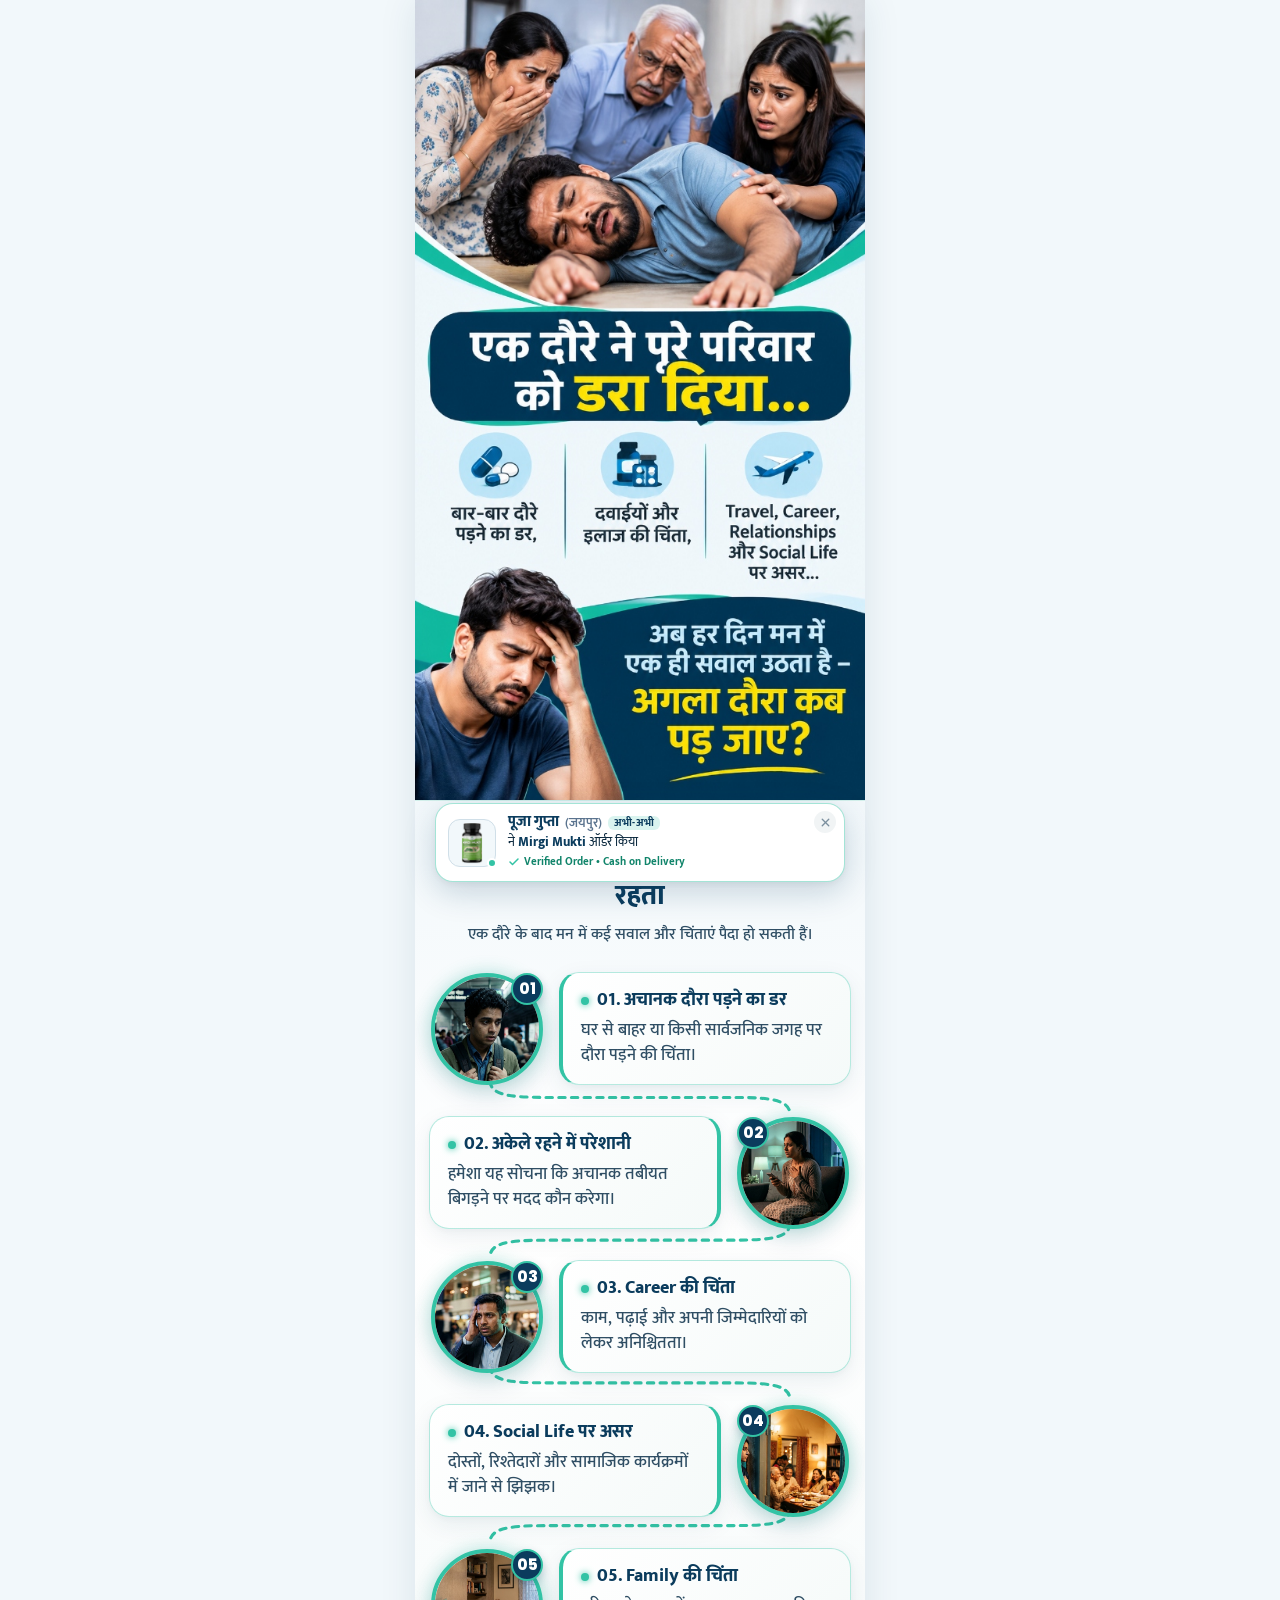
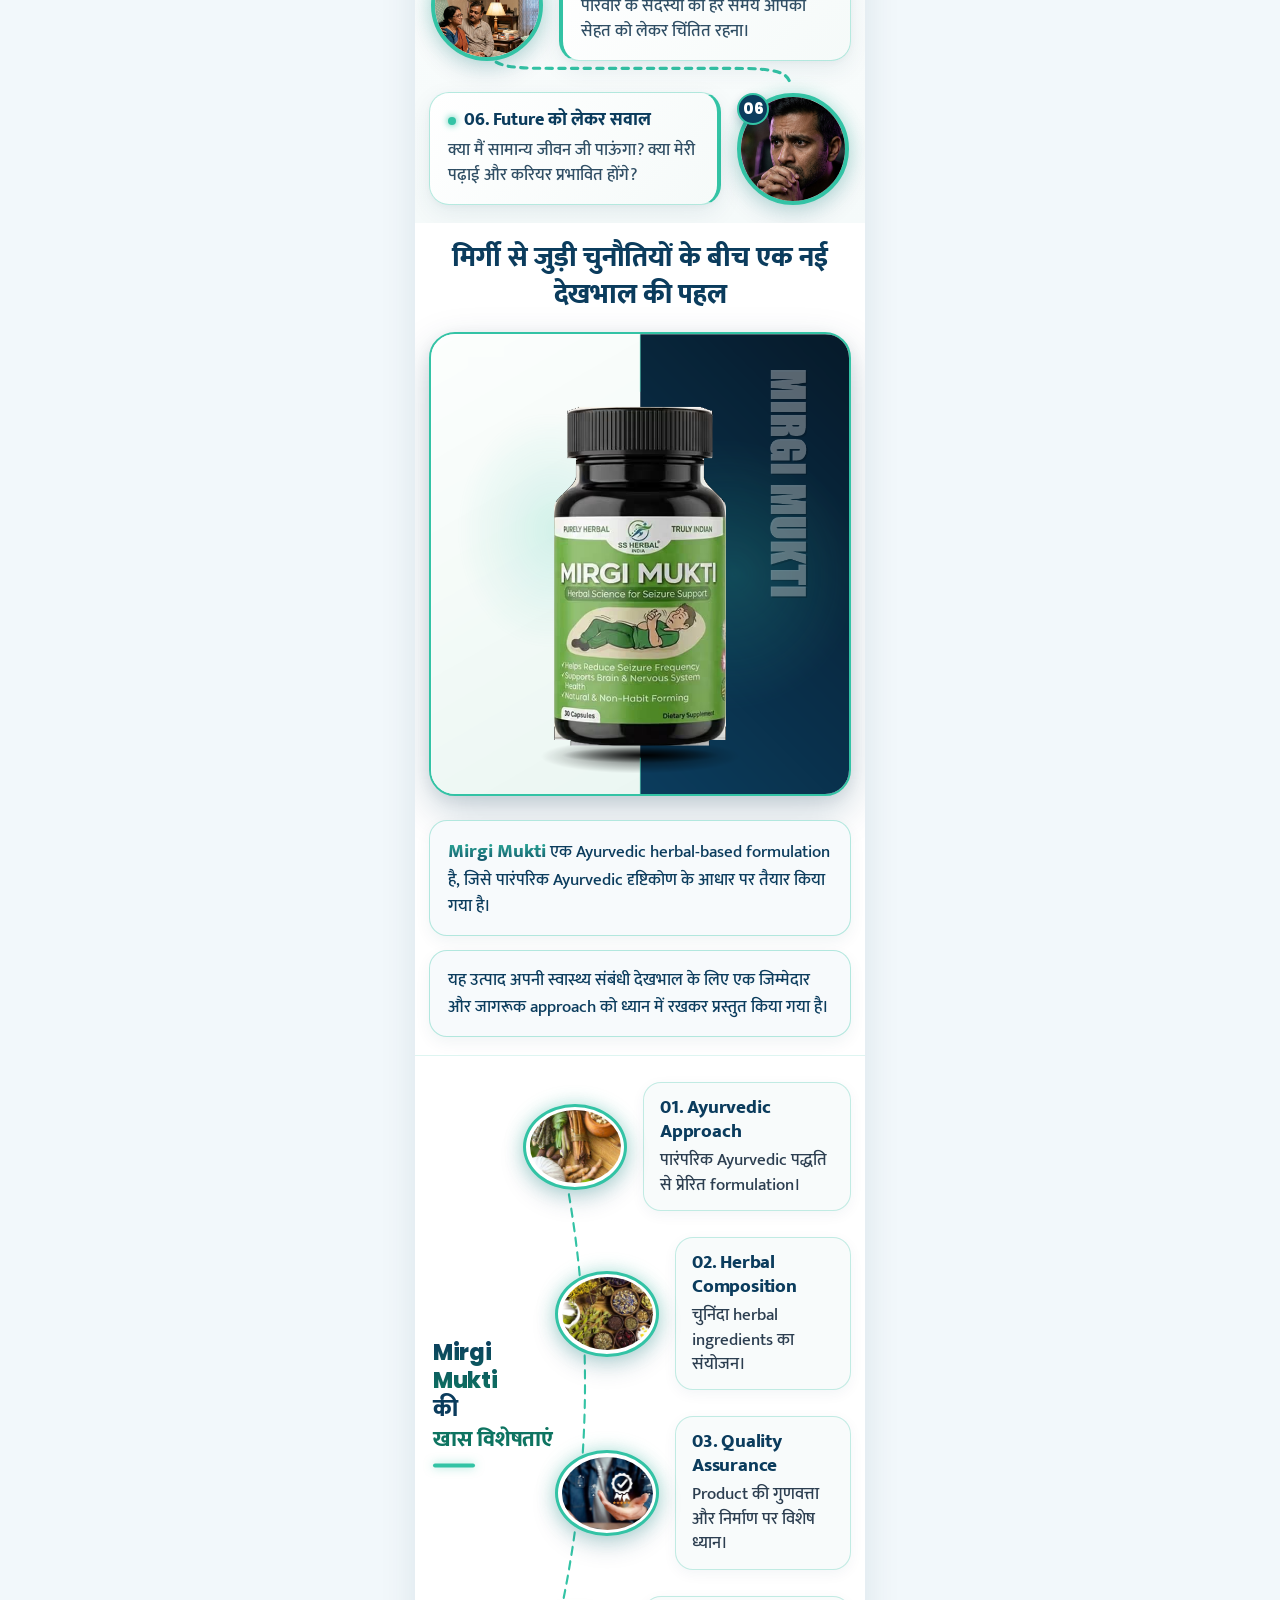
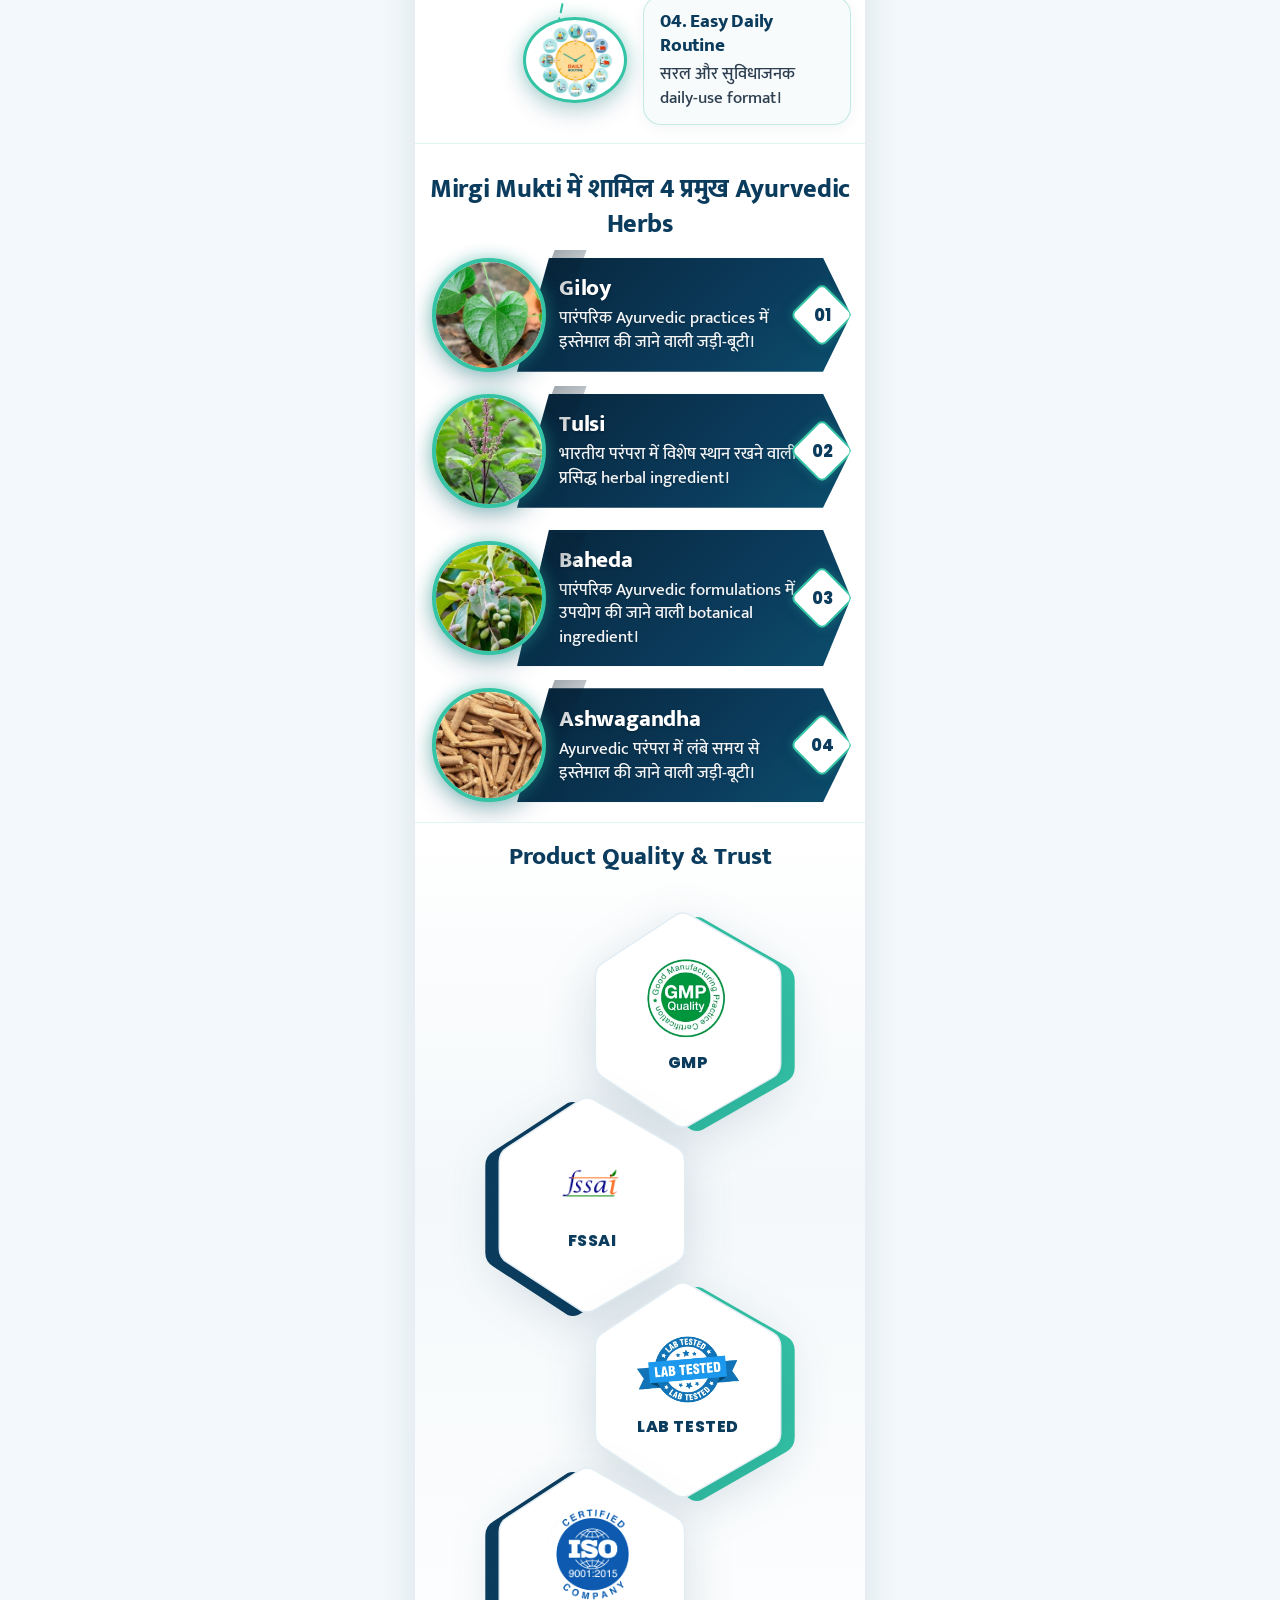
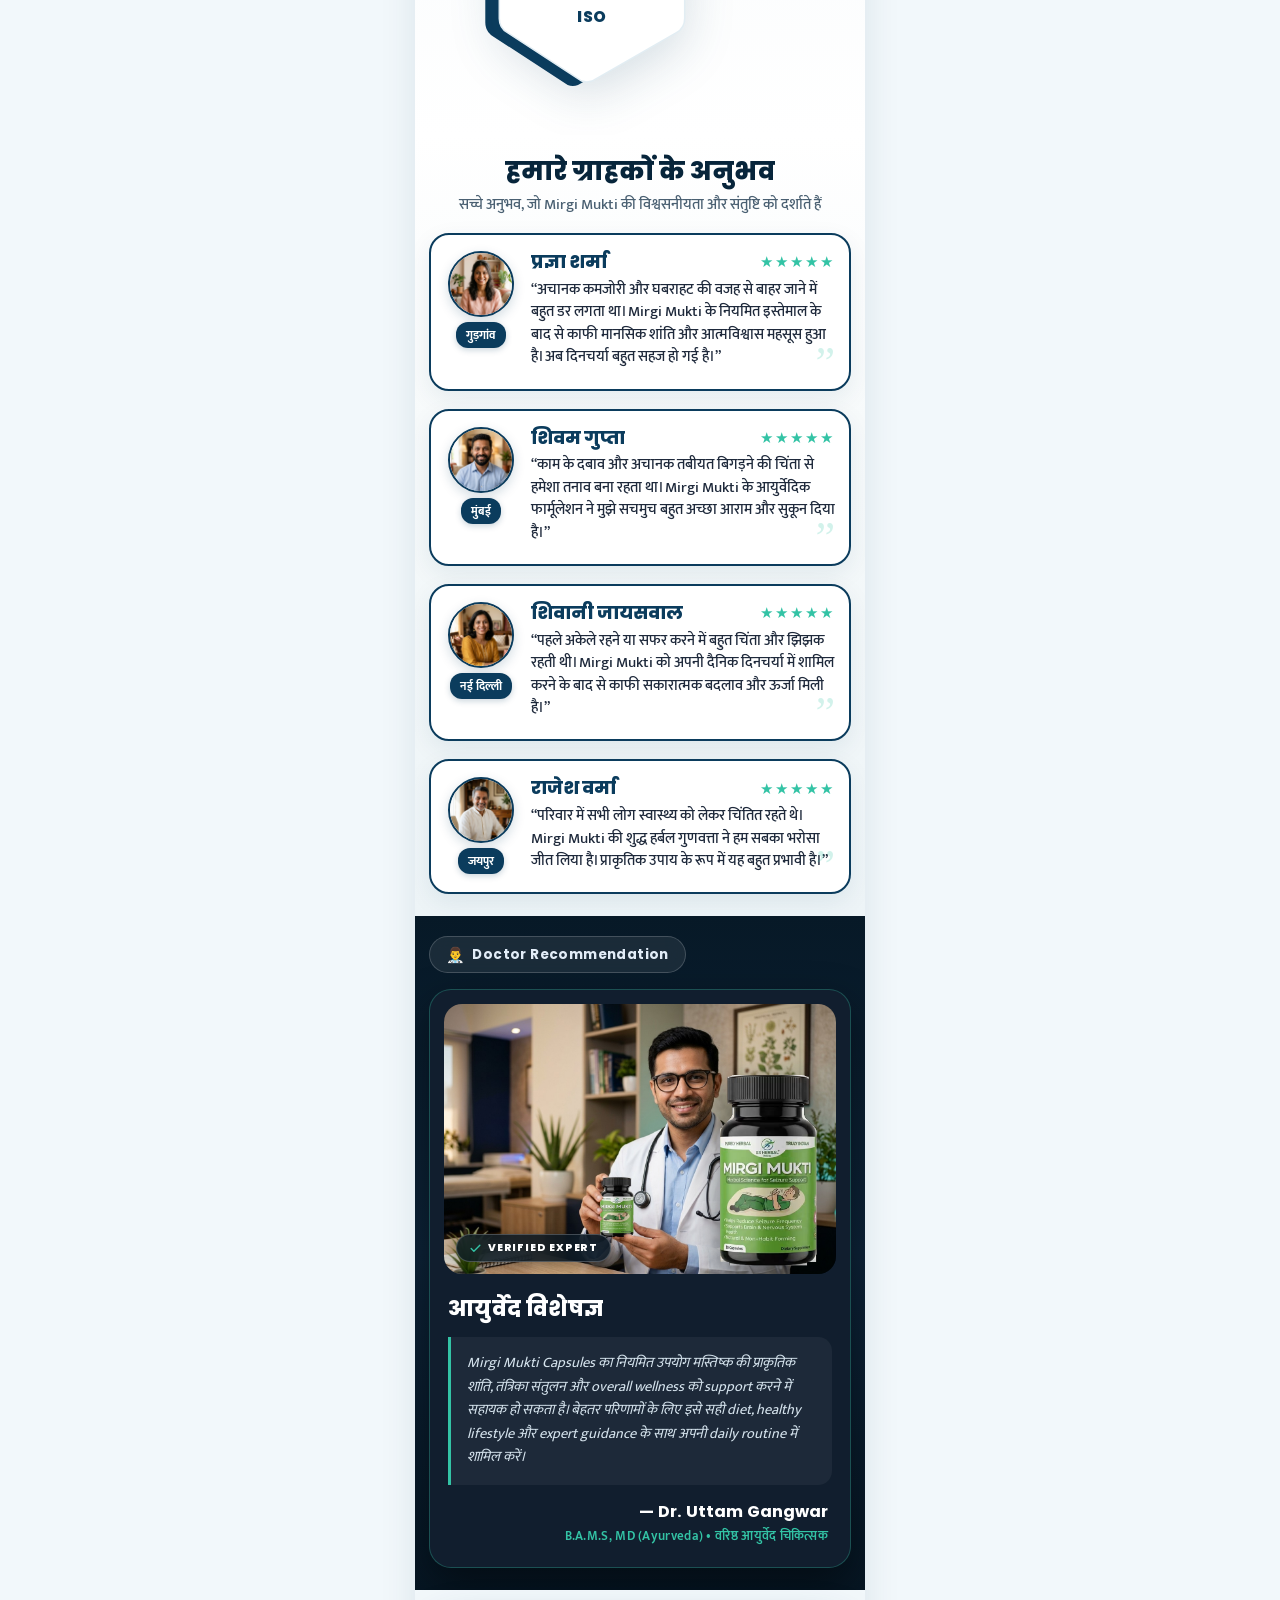
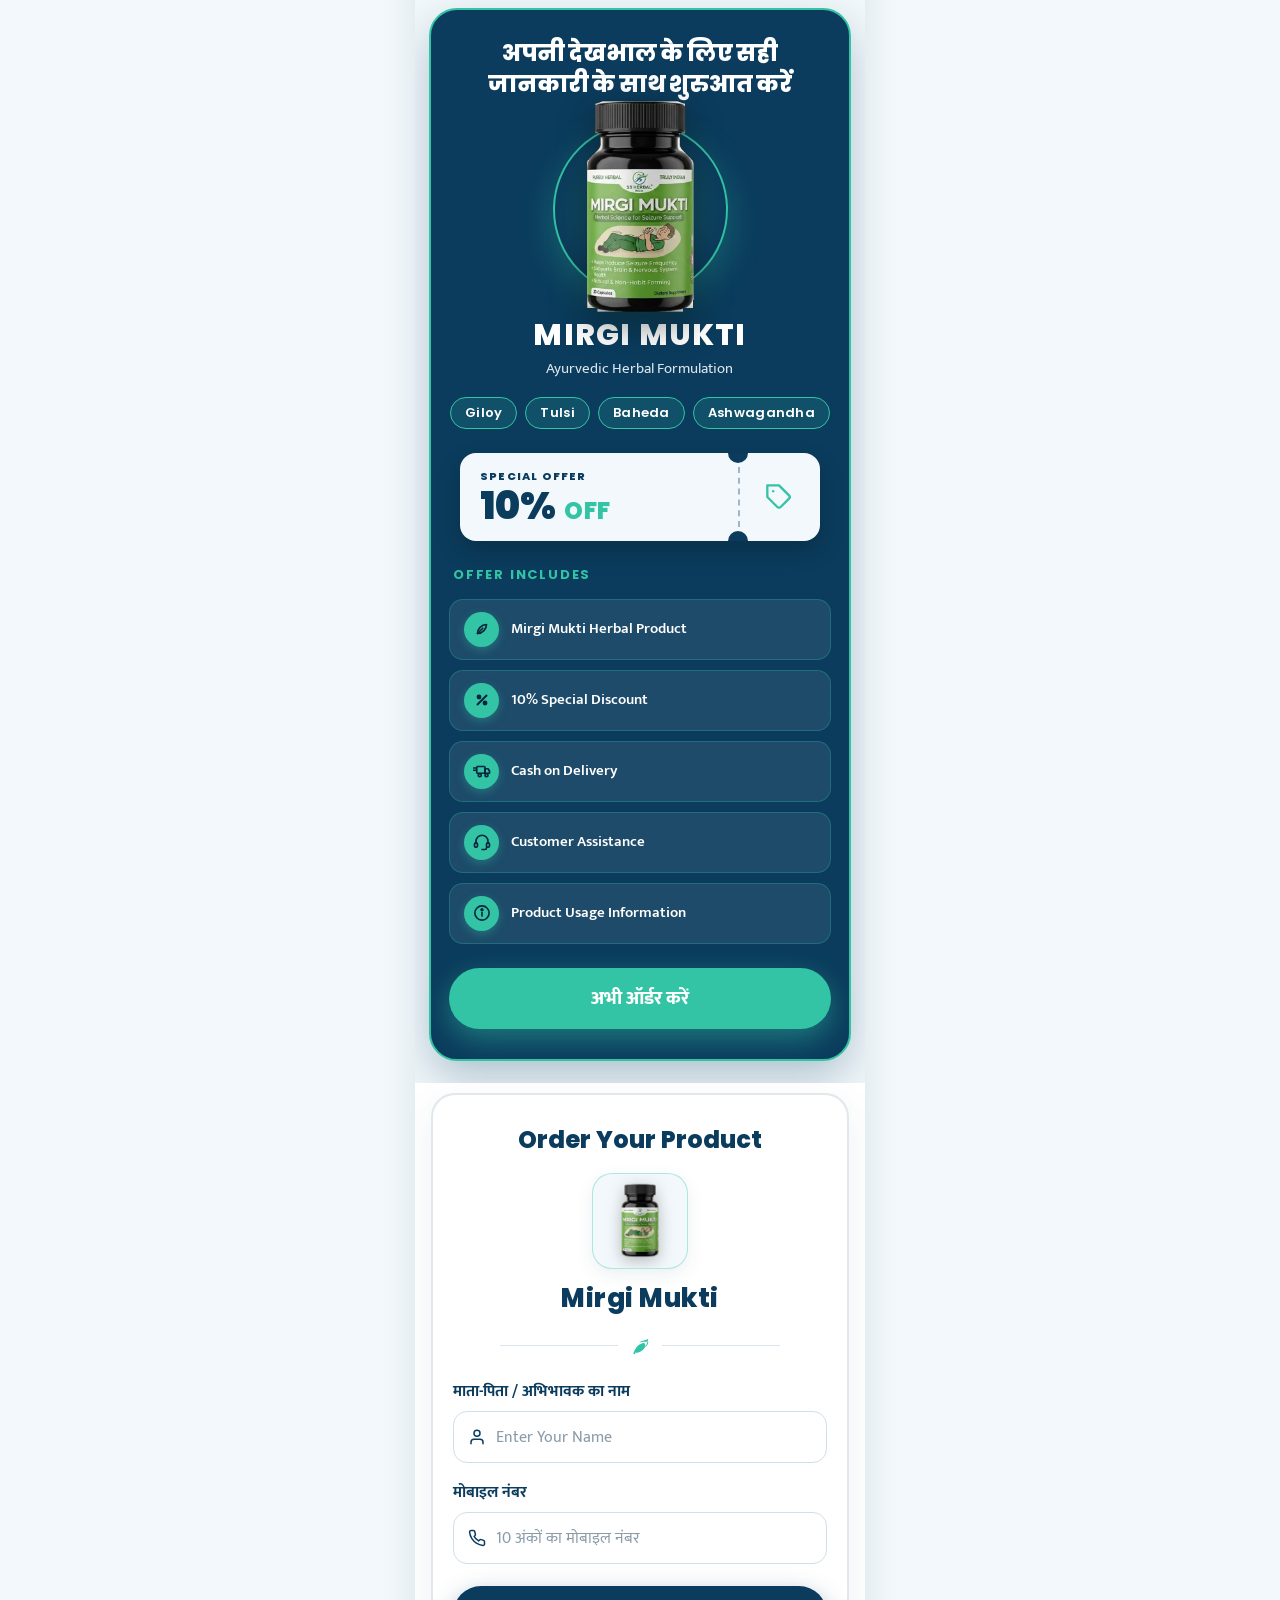
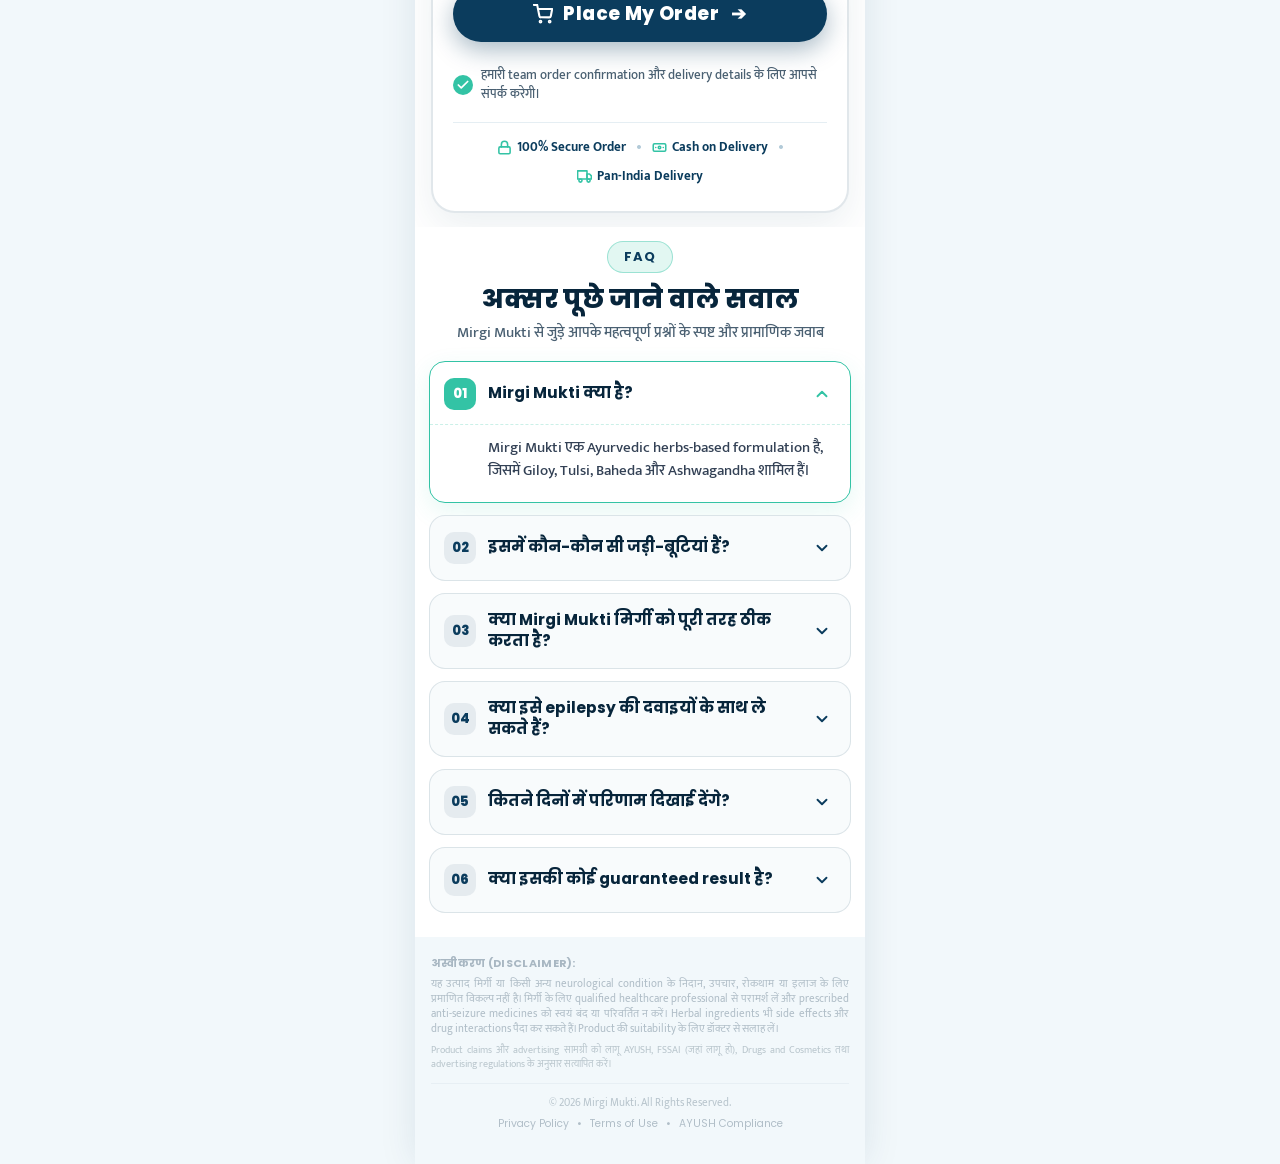
==== commit 1cad702c: "Fix white gap between Section 9 order form and Section 10 reviews" ====
--- a/index.html
+++ b/index.html
@@ -804,135 +804,11 @@
     </section>
 
 
-    <!-- 10. FAQ SECTION -->
-    <section class="faq-section" id="faqSection">
-
-      <!-- Section Header -->
-      <div class="faq-header">
-        <span class="faq-pill-tag">FAQ</span>
-        <h2 class="faq-main-title">अक्सर पूछे जाने वाले सवाल</h2>
-        <p class="faq-sub-title">Mirgi Mukti से जुड़े आपके महत्वपूर्ण प्रश्नों के स्पष्ट और प्रामाणिक जवाब</p>
-      </div>
-
-      <!-- FAQ Accordion List -->
-      <div class="faq-accordion-list">
-
-        <!-- FAQ Item 1 -->
-        <details class="faq-item" open>
-          <summary class="faq-question">
-            <span class="faq-num-badge">01</span>
-            <span class="faq-q-text">Mirgi Mukti क्या है?</span>
-            <span class="faq-toggle-icon">
-              <svg viewBox="0 0 24 24" width="18" height="18" fill="none" stroke="currentColor" stroke-width="2.5"
-                stroke-linecap="round" stroke-linejoin="round">
-                <polyline points="6 9 12 15 18 9"></polyline>
-              </svg>
-            </span>
-          </summary>
-          <div class="faq-answer">
-            <p>Mirgi Mukti एक Ayurvedic herbs-based formulation है, जिसमें Giloy, Tulsi, Baheda और Ashwagandha शामिल
-              हैं।</p>
-          </div>
-        </details>
-
-        <!-- FAQ Item 2 -->
-        <details class="faq-item">
-          <summary class="faq-question">
-            <span class="faq-num-badge">02</span>
-            <span class="faq-q-text">इसमें कौन-कौन सी जड़ी-बूटियां हैं?</span>
-            <span class="faq-toggle-icon">
-              <svg viewBox="0 0 24 24" width="18" height="18" fill="none" stroke="currentColor" stroke-width="2.5"
-                stroke-linecap="round" stroke-linejoin="round">
-                <polyline points="6 9 12 15 18 9"></polyline>
-              </svg>
-            </span>
-          </summary>
-          <div class="faq-answer">
-            <p>इसमें Giloy, Tulsi, Baheda और Ashwagandha शामिल हैं।</p>
-          </div>
-        </details>
-
-        <!-- FAQ Item 3 -->
-        <details class="faq-item">
-          <summary class="faq-question">
-            <span class="faq-num-badge">03</span>
-            <span class="faq-q-text">क्या Mirgi Mukti मिर्गी को पूरी तरह ठीक करता है?</span>
-            <span class="faq-toggle-icon">
-              <svg viewBox="0 0 24 24" width="18" height="18" fill="none" stroke="currentColor" stroke-width="2.5"
-                stroke-linecap="round" stroke-linejoin="round">
-                <polyline points="6 9 12 15 18 9"></polyline>
-              </svg>
-            </span>
-          </summary>
-          <div class="faq-answer">
-            <p>मिर्गी एक neurological condition है। इसके लिए उचित medical evaluation और evidence-based treatment जरूरी
-              है। Mirgi Mukti को मिर्गी के इलाज या cure के रूप में प्रस्तुत नहीं किया जाता।</p>
-          </div>
-        </details>
-
-        <!-- FAQ Item 4 -->
-        <details class="faq-item">
-          <summary class="faq-question">
-            <span class="faq-num-badge">04</span>
-            <span class="faq-q-text">क्या इसे epilepsy की दवाइयों के साथ ले सकते हैं?</span>
-            <span class="faq-toggle-icon">
-              <svg viewBox="0 0 24 24" width="18" height="18" fill="none" stroke="currentColor" stroke-width="2.5"
-                stroke-linecap="round" stroke-linejoin="round">
-                <polyline points="6 9 12 15 18 9"></polyline>
-              </svg>
-            </span>
-          </summary>
-          <div class="faq-answer">
-            <p>यदि आप पहले से anti-seizure medicines ले रहे हैं, तो किसी भी herbal product को शुरू करने से पहले अपने
-              treating doctor से सलाह लें।</p>
-          </div>
-        </details>
-
-        <!-- FAQ Item 5 -->
-        <details class="faq-item">
-          <summary class="faq-question">
-            <span class="faq-num-badge">05</span>
-            <span class="faq-q-text">कितने दिनों में परिणाम दिखाई देंगे?</span>
-            <span class="faq-toggle-icon">
-              <svg viewBox="0 0 24 24" width="18" height="18" fill="none" stroke="currentColor" stroke-width="2.5"
-                stroke-linecap="round" stroke-linejoin="round">
-                <polyline points="6 9 12 15 18 9"></polyline>
-              </svg>
-            </span>
-          </summary>
-          <div class="faq-answer">
-            <p>Mirgi Mukti के लिए मिर्गी के दौरे कम करने या किसी निश्चित समय में परिणाम मिलने का प्रमाणित दावा उपलब्ध
-              नहीं है।</p>
-          </div>
-        </details>
-
-        <!-- FAQ Item 6 -->
-        <details class="faq-item">
-          <summary class="faq-question">
-            <span class="faq-num-badge">06</span>
-            <span class="faq-q-text">क्या इसकी कोई guaranteed result है?</span>
-            <span class="faq-toggle-icon">
-              <svg viewBox="0 0 24 24" width="18" height="18" fill="none" stroke="currentColor" stroke-width="2.5"
-                stroke-linecap="round" stroke-linejoin="round">
-                <polyline points="6 9 12 15 18 9"></polyline>
-              </svg>
-            </span>
-          </summary>
-          <div class="faq-answer">
-            <p>नहीं। किसी भी निश्चित medical outcome या guaranteed result का दावा नहीं किया जाता।</p>
-          </div>
-        </details>
-
-      </div>
-
-    </section>
-
-
     <!-- ==============================================
-         SECTION 11: ORDER FORM (अपना Mirgi Mukti Order करें)
+         SECTION 10: ORDER FORM (अपना Mirgi Mukti Order करें)
          ============================================== -->
         <!-- ==============================================
-         SECTION 11: ORDER FORM (EXACT SCREENSHOT REFERENCE)
+         SECTION 10: ORDER FORM (EXACT SCREENSHOT REFERENCE)
          ============================================== -->
     <section class="order-form-section" id="orderForm">
       <div class="ayur-order-card">
@@ -1049,36 +925,160 @@
         </form>
 
         <!-- Trust Badges Row Below -->
-        <div class="order-trust-row ayur-trust-row">
-          <div class="trust-item">
-            <svg viewBox="0 0 24 24" width="15" height="15" fill="none" stroke="currentColor" stroke-width="2" stroke-linecap="round" stroke-linejoin="round">
+        <div class="ayur-trust-row">
+          <div class="ayur-trust-item">
+            <svg viewBox="0 0 24 24" width="15" height="15" fill="none" stroke="currentColor" stroke-width="2.5" stroke-linecap="round" stroke-linejoin="round">
               <rect x="3" y="11" width="18" height="11" rx="2" ry="2"></rect>
               <path d="M7 11V7a5 5 0 0 1 10 0v4"></path>
             </svg>
-            <span>Secure Order</span>
-          </div>
-          <span class="trust-divider">|</span>
-          <div class="trust-item">
-            <svg viewBox="0 0 24 24" width="15" height="15" fill="none" stroke="currentColor" stroke-width="2" stroke-linecap="round" stroke-linejoin="round">
+            <span>100% Secure Order</span>
+          </div>
+          <span class="ayur-trust-sep">•</span>
+          <div class="ayur-trust-item">
+            <svg viewBox="0 0 24 24" width="15" height="15" fill="none" stroke="currentColor" stroke-width="2.5" stroke-linecap="round" stroke-linejoin="round">
               <rect x="2" y="6" width="20" height="12" rx="2"></rect>
               <circle cx="12" cy="12" r="2"></circle>
               <path d="M6 12h.01M18 12h.01"></path>
             </svg>
-            <span>Cash on Delivery (यदि उपलब्ध हो)</span>
-          </div>
-          <span class="trust-divider">|</span>
-          <div class="trust-item">
-            <svg viewBox="0 0 24 24" width="15" height="15" fill="none" stroke="currentColor" stroke-width="2" stroke-linecap="round" stroke-linejoin="round">
+            <span>Cash on Delivery</span>
+          </div>
+          <span class="ayur-trust-sep">•</span>
+          <div class="ayur-trust-item">
+            <svg viewBox="0 0 24 24" width="15" height="15" fill="none" stroke="currentColor" stroke-width="2.5" stroke-linecap="round" stroke-linejoin="round">
               <rect x="1" y="3" width="15" height="13"></rect>
-              <polygon points="16 8 20 8 23 11 23 16 16 16 16 8"></polygon>
+              <polygon points="16 8 20 8 23 11 23 16 16 16 8"></polygon>
               <circle cx="5.5" cy="18.5" r="2.5"></circle>
               <circle cx="18.5" cy="18.5" r="2.5"></circle>
             </svg>
-            <span>Pan-India Delivery (यदि उपलब्ध हो)</span>
-          </div>
-        </div>
-
-      </div>
+            <span>Pan-India Delivery</span>
+          </div>
+        </div>
+
+      </div>
+    </section>
+
+
+    <!-- 11. FAQ SECTION -->
+    <section class="faq-section" id="faqSection">
+
+      <!-- Section Header -->
+      <div class="faq-header">
+        <span class="faq-pill-tag">FAQ</span>
+        <h2 class="faq-main-title">अक्सर पूछे जाने वाले सवाल</h2>
+        <p class="faq-sub-title">Mirgi Mukti से जुड़े आपके महत्वपूर्ण प्रश्नों के स्पष्ट और प्रामाणिक जवाब</p>
+      </div>
+
+      <!-- FAQ Accordion List -->
+      <div class="faq-accordion-list">
+
+        <!-- FAQ Item 1 -->
+        <details class="faq-item" open>
+          <summary class="faq-question">
+            <span class="faq-num-badge">01</span>
+            <span class="faq-q-text">Mirgi Mukti क्या है?</span>
+            <span class="faq-toggle-icon">
+              <svg viewBox="0 0 24 24" width="18" height="18" fill="none" stroke="currentColor" stroke-width="2.5"
+                stroke-linecap="round" stroke-linejoin="round">
+                <polyline points="6 9 12 15 18 9"></polyline>
+              </svg>
+            </span>
+          </summary>
+          <div class="faq-answer">
+            <p>Mirgi Mukti एक Ayurvedic herbs-based formulation है, जिसमें Giloy, Tulsi, Baheda और Ashwagandha शामिल
+              हैं।</p>
+          </div>
+        </details>
+
+        <!-- FAQ Item 2 -->
+        <details class="faq-item">
+          <summary class="faq-question">
+            <span class="faq-num-badge">02</span>
+            <span class="faq-q-text">इसमें कौन-कौन सी जड़ी-बूटियां हैं?</span>
+            <span class="faq-toggle-icon">
+              <svg viewBox="0 0 24 24" width="18" height="18" fill="none" stroke="currentColor" stroke-width="2.5"
+                stroke-linecap="round" stroke-linejoin="round">
+                <polyline points="6 9 12 15 18 9"></polyline>
+              </svg>
+            </span>
+          </summary>
+          <div class="faq-answer">
+            <p>इसमें Giloy, Tulsi, Baheda और Ashwagandha शामिल हैं।</p>
+          </div>
+        </details>
+
+        <!-- FAQ Item 3 -->
+        <details class="faq-item">
+          <summary class="faq-question">
+            <span class="faq-num-badge">03</span>
+            <span class="faq-q-text">क्या Mirgi Mukti मिर्गी को पूरी तरह ठीक करता है?</span>
+            <span class="faq-toggle-icon">
+              <svg viewBox="0 0 24 24" width="18" height="18" fill="none" stroke="currentColor" stroke-width="2.5"
+                stroke-linecap="round" stroke-linejoin="round">
+                <polyline points="6 9 12 15 18 9"></polyline>
+              </svg>
+            </span>
+          </summary>
+          <div class="faq-answer">
+            <p>मिर्गी एक neurological condition है। इसके लिए उचित medical evaluation और evidence-based treatment जरूरी
+              है। Mirgi Mukti को मिर्गी के इलाज या cure के रूप में प्रस्तुत नहीं किया जाता।</p>
+          </div>
+        </details>
+
+        <!-- FAQ Item 4 -->
+        <details class="faq-item">
+          <summary class="faq-question">
+            <span class="faq-num-badge">04</span>
+            <span class="faq-q-text">क्या इसे epilepsy की दवाइयों के साथ ले सकते हैं?</span>
+            <span class="faq-toggle-icon">
+              <svg viewBox="0 0 24 24" width="18" height="18" fill="none" stroke="currentColor" stroke-width="2.5"
+                stroke-linecap="round" stroke-linejoin="round">
+                <polyline points="6 9 12 15 18 9"></polyline>
+              </svg>
+            </span>
+          </summary>
+          <div class="faq-answer">
+            <p>यदि आप पहले से anti-seizure medicines ले रहे हैं, तो किसी भी herbal product को शुरू करने से पहले अपने
+              treating doctor से सलाह लें।</p>
+          </div>
+        </details>
+
+        <!-- FAQ Item 5 -->
+        <details class="faq-item">
+          <summary class="faq-question">
+            <span class="faq-num-badge">05</span>
+            <span class="faq-q-text">कितने दिनों में परिणाम दिखाई देंगे?</span>
+            <span class="faq-toggle-icon">
+              <svg viewBox="0 0 24 24" width="18" height="18" fill="none" stroke="currentColor" stroke-width="2.5"
+                stroke-linecap="round" stroke-linejoin="round">
+                <polyline points="6 9 12 15 18 9"></polyline>
+              </svg>
+            </span>
+          </summary>
+          <div class="faq-answer">
+            <p>Mirgi Mukti के लिए मिर्गी के दौरे कम करने या किसी निश्चित समय में परिणाम मिलने का प्रमाणित दावा उपलब्ध
+              नहीं है।</p>
+          </div>
+        </details>
+
+        <!-- FAQ Item 6 -->
+        <details class="faq-item">
+          <summary class="faq-question">
+            <span class="faq-num-badge">06</span>
+            <span class="faq-q-text">क्या इसकी कोई guaranteed result है?</span>
+            <span class="faq-toggle-icon">
+              <svg viewBox="0 0 24 24" width="18" height="18" fill="none" stroke="currentColor" stroke-width="2.5"
+                stroke-linecap="round" stroke-linejoin="round">
+                <polyline points="6 9 12 15 18 9"></polyline>
+              </svg>
+            </span>
+          </summary>
+          <div class="faq-answer">
+            <p>नहीं। किसी भी निश्चित medical outcome या guaranteed result का दावा नहीं किया जाता।</p>
+          </div>
+        </details>
+
+      </div>
+
     </section>
 
     <!-- ==============================================
@@ -1113,7 +1113,7 @@
 
   </main>
 
-  <script src="js/main.js?v=live_toast_center_v3"></script>
+  <script src="js/main.js?v=trust_spacing_perfect_v3"></script>
 
   <!-- ==============================================
        THANK YOU / ORDER CONFIRMATION MODAL POPUP (Exact Reference Match)
--- a/css/style.css
+++ b/css/style.css
@@ -2379,7 +2379,7 @@
   width: 100%;
   max-width: 450px;
   margin: 0 auto;
-  padding: 20px 14px 24px 14px;
+  padding: 14px 14px 24px 14px;
   background: #FFFFFF;
   box-sizing: border-box;
 }
@@ -2574,7 +2574,7 @@
   width: 100%;
   max-width: 450px;
   margin: 0 auto;
-  padding: 10px 16px 36px 16px;
+  padding: 10px 16px 14px 16px;
   background: #FFFFFF;
   box-sizing: border-box;
 }
@@ -3629,17 +3629,33 @@
   display: flex;
   align-items: center;
   justify-content: center;
-  gap: 8px 12px;
-  margin-top: 20px;
+  gap: 8px 10px;
+  margin-top: 18px;
   padding-top: 14px;
   border-top: 1px solid #E5EEF3;
-  font-size: 11.5px;
-  color: #6C8294;
   flex-wrap: wrap;
 }
 
-.ayur-trust-row .trust-item svg {
+.ayur-trust-item {
+  display: inline-flex;
+  align-items: center;
+  gap: 5px;
+  font-family: 'Mukta', 'Poppins', sans-serif;
+  font-size: 12.5px;
+  font-weight: 700;
+  color: #0B3C5D;
+  white-space: nowrap;
+}
+
+.ayur-trust-item svg {
   color: #33C3A5;
+  flex-shrink: 0;
+}
+
+.ayur-trust-sep {
+  color: #B2CAD8;
+  font-size: 13px;
+  font-weight: 700;
 }
 
 
